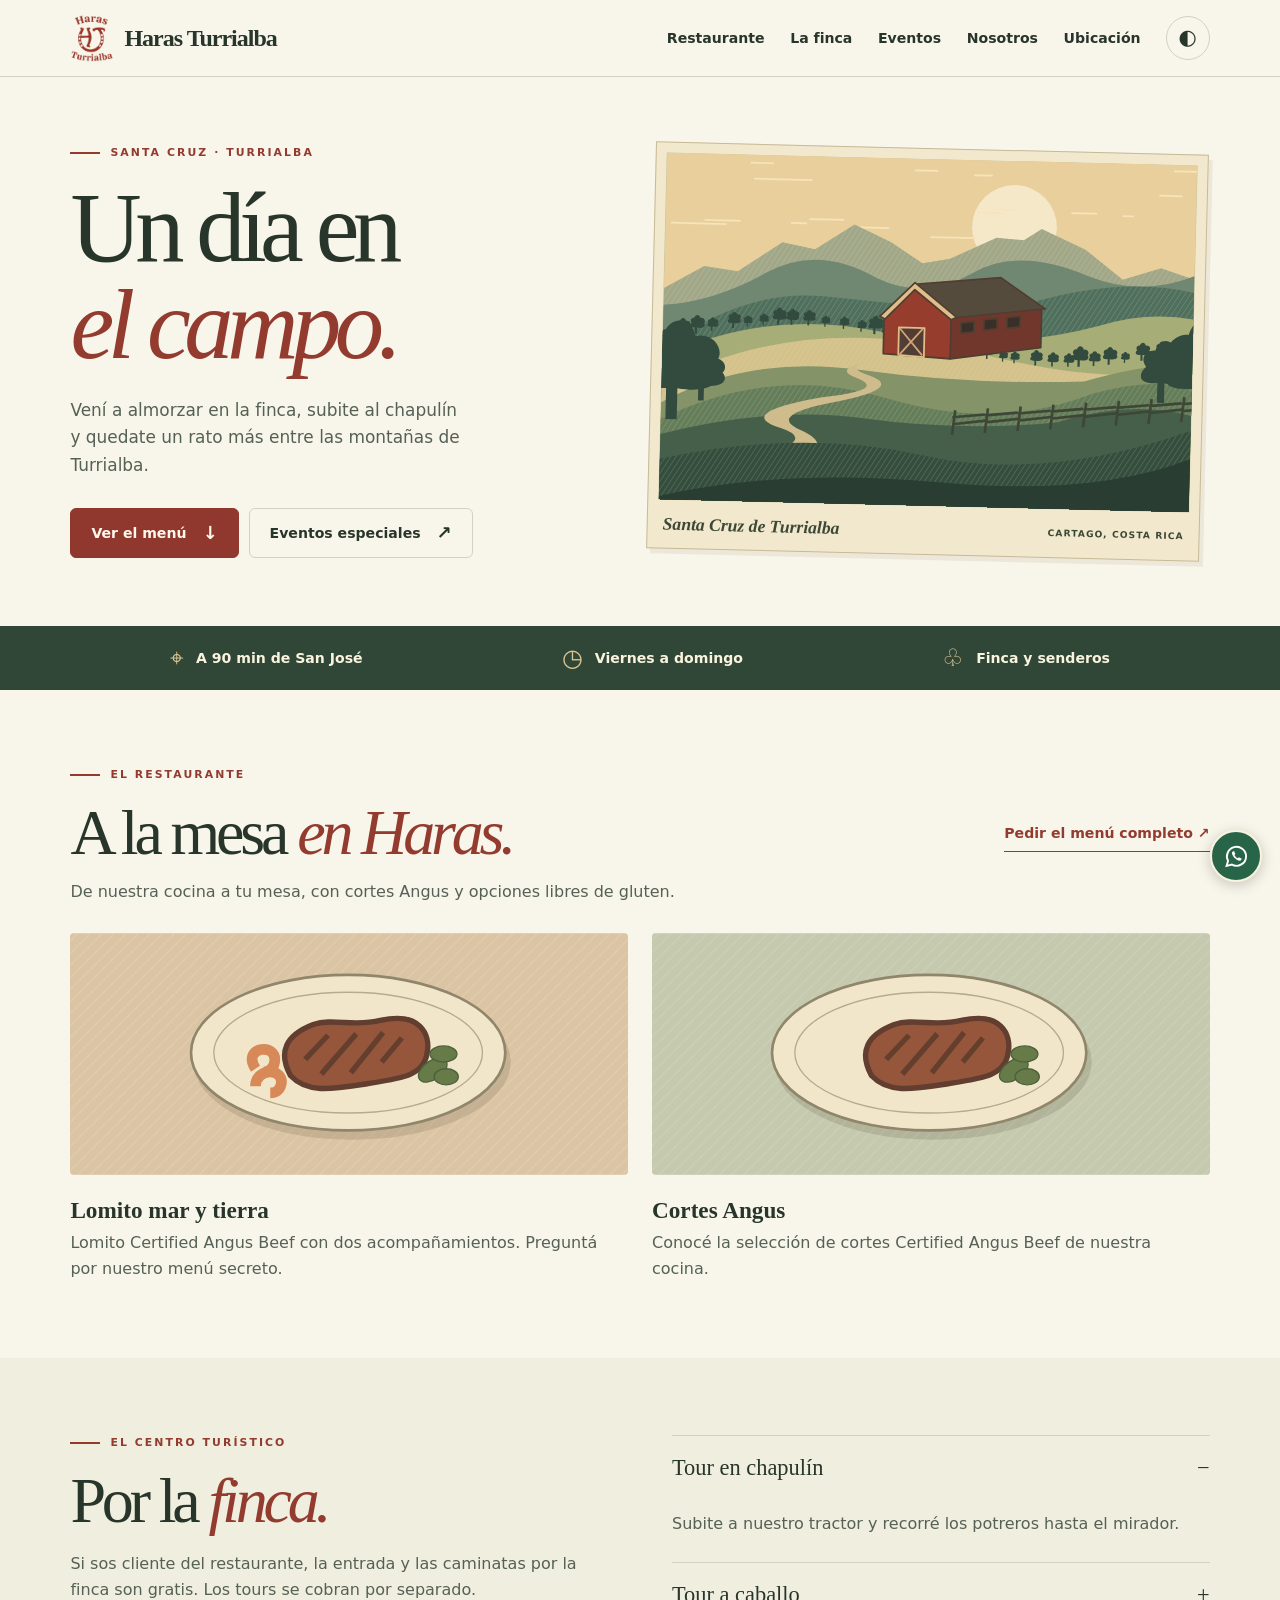
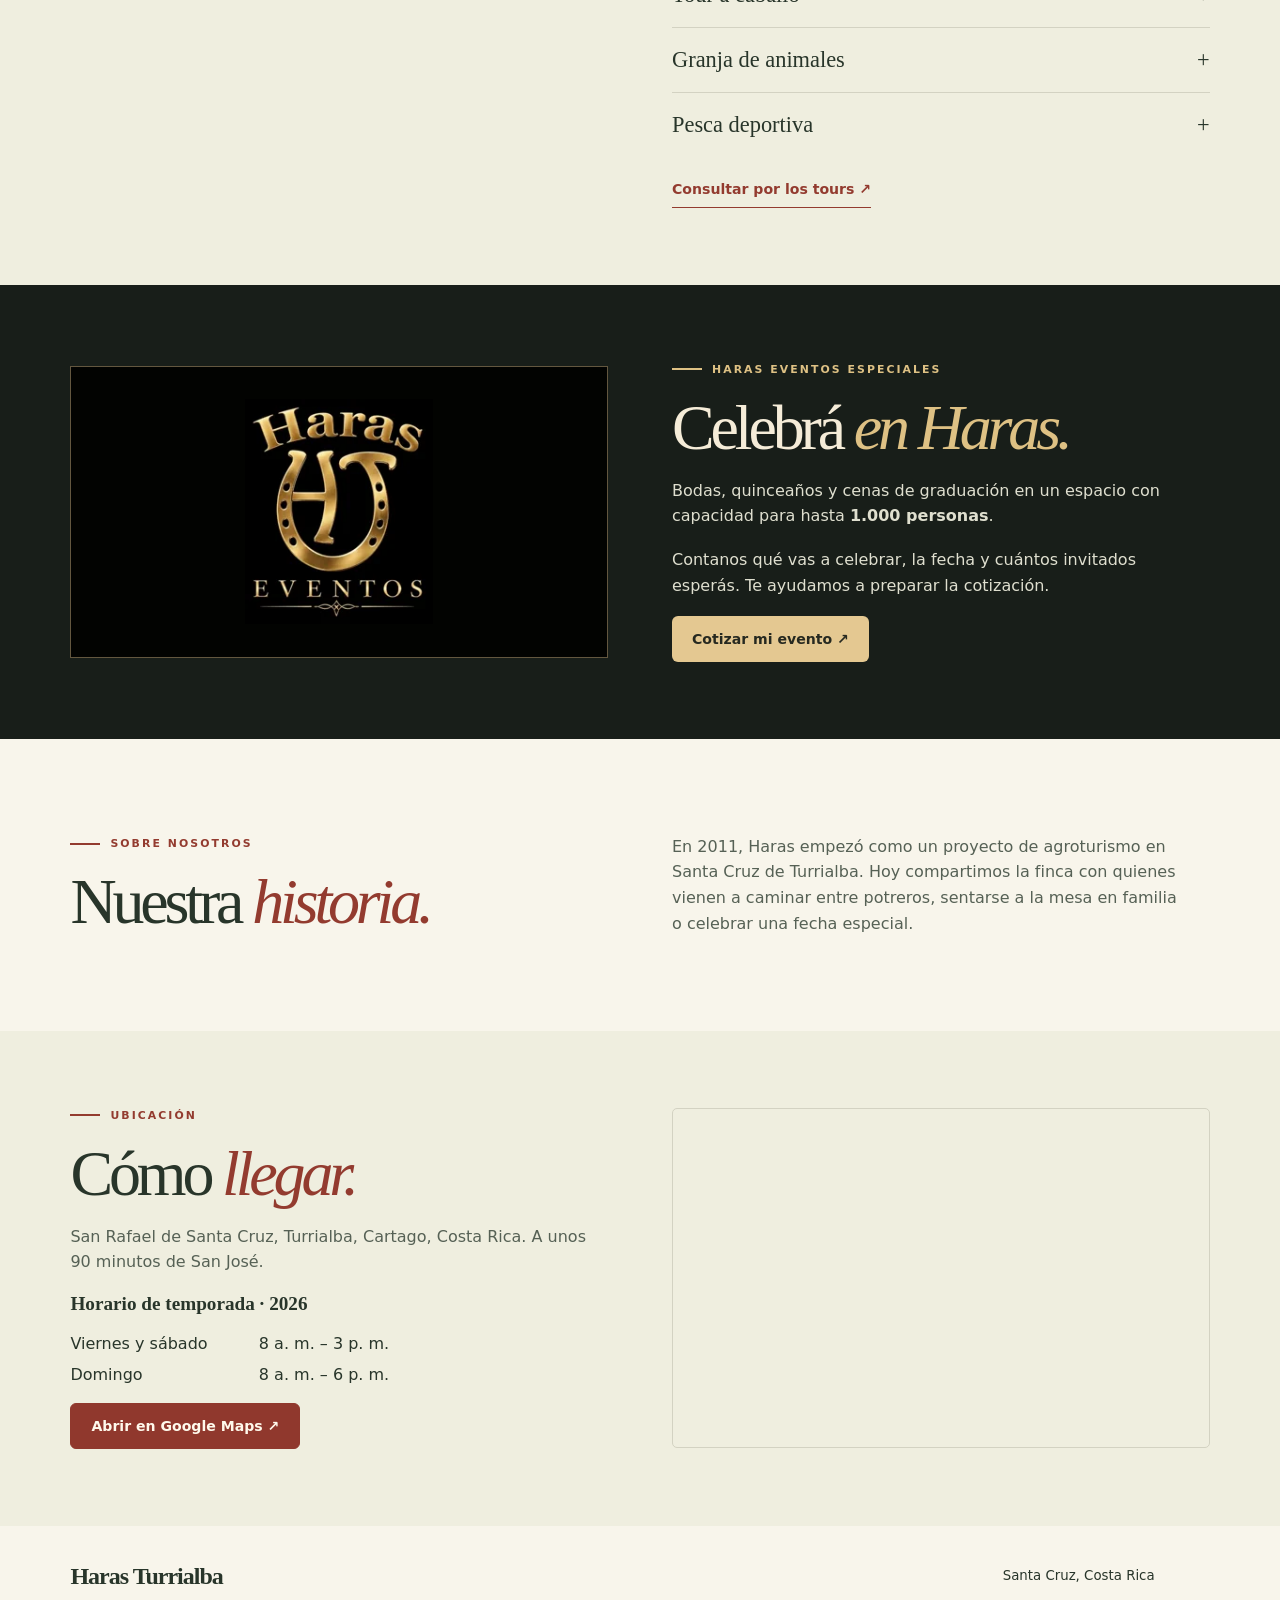
==== index.html @ 663e98a2 "Crear web responsive para el restaurante, la finca y Haras Eventos" ====
<!doctype html>
<html lang="es-CR">
<head>
  <meta charset="utf-8">
  <meta name="viewport" content="width=device-width,initial-scale=1">
  <meta name="theme-color" content="#f7f3ea">
  <meta name="description" content="Visitá Haras Turrialba en Santa Cruz. Restaurante con cortes Angus y opciones sin gluten, tours de finca y salón para bodas y eventos.">
  <title>Haras Turrialba · Restaurante, finca y eventos</title>
  <link rel="stylesheet" href="styles.css">
  <script defer src="app.js"></script>
</head>
<body id="inicio">
<a class="skip" href="#principal">Saltar al contenido</a>
<header><div class="wrap bar">
  <a class="brand" href="#inicio"><img data-image="marca" width="44" height="48" alt=""><span>Haras Turrialba</span></a>
  <button class="mobile-toggle" aria-expanded="false" aria-controls="nav">Secciones ☰</button>
  <nav id="nav" aria-label="Principal"><a href="#restaurante">Restaurante</a><a href="#finca">La finca</a><a href="#eventos">Eventos</a><a href="#nosotros">Nosotros</a><a href="#ubicacion">Ubicación</a></nav>
  <button class="theme" type="button" aria-label="Cambiar tema" title="Cambiar tema">◐</button>
</div></header>
<main id="principal">
<section class="wrap hero">
  <div class="intro"><p class="eyebrow"><span></span> Santa Cruz · Turrialba</p>
  <h1>Un día en <br><em>el campo.</em></h1>
  <p class="lead">Vení a almorzar en la finca, subite al chapulín y quedate un rato más entre las montañas de Turrialba.</p>
  <div class="actions"><a class="btn solid" href="#restaurante">Ver el menú <span>↓</span></a><a class="btn" href="#eventos">Eventos especiales <span>↗</span></a></div>
  </div>
  <figure class="postcard"><div class="art"><img data-image="portada" alt="" fetchpriority="high"></div><figcaption><b>Santa Cruz de Turrialba</b><span>Cartago, Costa Rica</span></figcaption></figure>
</section>
<div class="visit-strip"><div class="wrap facts"><a href="#ubicacion"><i>⌖</i> A 90 min de San José</a><a href="#ubicacion"><i>◷</i> Viernes a domingo</a><a href="#finca"><i>♧</i> Finca y senderos</a></div></div>
<section class="wrap section" id="restaurante"><p class="eyebrow"><span></span> El restaurante</p>
<div class="heading"><h2>A la mesa <em>en Haras.</em></h2><a class="link" id="menu-link" href="https://wa.me/50684342727?text=Hola%2C%20quisiera%20ver%20el%20men%C3%BA%20del%20restaurante.">Pedir el menú completo ↗</a></div>
<p>De nuestra cocina a tu mesa, con cortes Angus y opciones libres de gluten.</p>
<div class="dishes" id="dishes"></div></section>
<section class="field" id="finca"><div class="wrap split"><div><p class="eyebrow"><span></span> El centro turístico</p><h2>Por la <em>finca.</em></h2><p>Si sos cliente del restaurante, la entrada y las caminatas por la finca son gratis. Los tours se cobran por separado.</p></div>
<div class="experiences">
<details open><summary>Tour en chapulín</summary><p>Subite a nuestro tractor y recorré los potreros hasta el mirador.</p></details>
<details><summary>Tour a caballo</summary><p>Descubrí la finca a caballo con un recorrido guiado. Consultá horarios y tarifas antes de venir.</p></details>
<details><summary>Granja de animales</summary><p>Acercate a conocer las cabras, los caballos y los demás animales que viven en Haras.</p></details>
<details><summary>Pesca deportiva</summary><p>Hacé una parada para pescar. Escribinos para consultar las condiciones y la disponibilidad del día.</p></details>
<a class="link" href="https://wa.me/50684342727?text=Hola%2C%20quisiera%20consultar%20por%20los%20tours%20de%20la%20finca.">Consultar por los tours ↗</a>
</div></div></section>
<section class="event" id="eventos"><div class="wrap split"><div class="event-mark"><img width="190" height="225" data-image="eventos" alt="Haras Eventos Especiales"></div><div><p class="eyebrow"><span></span> Haras Eventos Especiales</p><h2>Celebrá <em>en Haras.</em></h2><p>Bodas, quinceaños y cenas de graduación en un espacio con capacidad para hasta <strong>1.000 personas</strong>.</p><p>Contanos qué vas a celebrar, la fecha y cuántos invitados esperás. Te ayudamos a preparar la cotización.</p><a class="btn gold" href="https://wa.me/50684342727?text=Hola%2C%20quisiera%20cotizar%20un%20evento%20en%20Haras.%20La%20fecha%20ser%C3%ADa%20">Cotizar mi evento ↗</a></div></div></section>
<section class="wrap section split story" id="nosotros"><div><p class="eyebrow"><span></span> Sobre nosotros</p><h2>Nuestra <em>historia.</em></h2></div><p>En 2011, Haras empezó como un proyecto de agroturismo en Santa Cruz de Turrialba. Hoy compartimos la finca con quienes vienen a caminar entre potreros, sentarse a la mesa en familia o celebrar una fecha especial.</p></section>
<section class="location" id="ubicacion"><div class="wrap split"><div><p class="eyebrow"><span></span> Ubicación</p><h2>Cómo <em>llegar.</em></h2><p>San Rafael de Santa Cruz, Turrialba, Cartago, Costa Rica. A unos 90 minutos de San José.</p><h3>Horario de temporada · 2026</h3><dl><dt>Viernes y sábado</dt><dd>8 a. m. – 3 p. m.</dd><dt>Domingo</dt><dd>8 a. m. – 6 p. m.</dd></dl><a class="btn solid" href="https://maps.app.goo.gl/LxcqaUDGH4dQ4We5A">Abrir en Google Maps ↗</a></div>
<iframe loading="lazy" title="Mapa de Haras Turrialba" src="https://maps.google.com/maps?q=Haras%20Turrialba%2C%20Santa%20Cruz%2C%20Costa%20Rica&amp;output=embed" referrerpolicy="no-referrer-when-downgrade"></iframe></div></section>
</main><footer class="wrap"><a class="brand" href="#inicio">Haras Turrialba</a><small>Santa Cruz, Costa Rica</small></footer>
<a class="whatsapp" href="https://wa.me/50684342727" aria-label="Contactar a Haras por WhatsApp"><svg viewBox="0 0 24 24" width="27" height="27" fill="none" stroke="currentColor" stroke-width="1.7" aria-hidden="true"><path d="M20.5 11.7a8.5 8.5 0 0 1-12.6 7.5l-4.7 1.2 1.3-4.5a8.5 8.5 0 1 1 16-4.2Z"/><path d="M8.4 7.7c-1.1 1.1.2 3.9 2.2 5.9 2.2 2 4.8 2.8 5.7 1.3l.4-1-2.6-1.3-.9 1c-1.3-.6-2.4-1.6-3-3l.8-.9-1.2-2.5z" fill="currentColor" stroke="none"/></svg></a>
</body></html>
---- styles.css ----
:root{color-scheme:light;--paper:#f8f5eb;--ink:#28352a;--muted:#566155;--accent:#933b2f;--line:#d3d2c2;--soft:#efeedf;--card:#fffcf2}
:root[data-theme=dark]{color-scheme:dark;--paper:#20271f;--ink:#f2eedf;--muted:#c2c7b5;--accent:#f4a18c;--line:#515a4c;--soft:#2a3429;--card:#364034}
*{box-sizing:border-box}html{scroll-behavior:smooth;scroll-padding-top:90px}body{margin:0;background:var(--paper);color:var(--ink);font:16px/1.6 system-ui,sans-serif}a{color:inherit;text-decoration:none}button,summary{cursor:pointer}button{font:inherit;color:inherit;background:none}a:focus-visible,button:focus-visible,summary:focus-visible{outline:3px solid #da8844;outline-offset:4px}.wrap{width:min(1200px,89%);margin-inline:auto}.skip{position:fixed;left:8px;top:-80px;background:var(--paper);z-index:5;padding:10px}.skip:focus{top:8px}
header{background:var(--paper);position:sticky;top:0;z-index:3;border-bottom:1px solid var(--line)}.bar,nav,.actions,.heading,.facts,footer,.brand{display:flex;align-items:center}.bar{min-height:76px;gap:25px}.brand{font:bold 24px/1 Georgia,serif;letter-spacing:-1px;gap:10px}.brand img{object-fit:contain}.bar nav{margin-left:auto;gap:clamp(14px,2vw,32px)}nav a,.mobile-toggle,.facts a,.btn,.link{font-size:.88rem;font-weight:620}nav a{padding:10px 0}.theme,.mobile-toggle{border:1px solid var(--line);border-radius:30px;min-width:44px;height:44px}.theme{font-size:21px}.mobile-toggle{display:none}
.hero,.split{display:grid;align-items:center;gap:clamp(28px,5vw,80px);grid-template-columns:1fr 1fr}.hero{padding-block:clamp(40px,5vw,84px);grid-template-columns:1fr 1.1fr}.eyebrow{display:flex;align-items:center;gap:10px;font:bold .68rem/1.4 system-ui,sans-serif;text-transform:uppercase;letter-spacing:.19em;color:var(--accent);margin:0 0 20px}.eyebrow span{width:30px;height:2px;background:currentColor}h1,h2,h3,figcaption b{font-family:Georgia,'Times New Roman',serif}h1,h2,h3,p,figure{margin:0}h1,h2{font-weight:400;letter-spacing:-.065em;line-height:.98}h1{font-size:clamp(66px,7.7vw,118px)}em{color:var(--accent);font-weight:400}.lead{max-width:400px;margin-top:24px;font-size:1.06rem}.lead,.section>p:not(.eyebrow),.split p:not(.eyebrow),article p{color:var(--muted)}.actions{gap:10px;flex-wrap:wrap;margin-top:29px}.btn{display:inline-flex;align-items:center;justify-content:center;gap:16px;min-height:46px;padding:10px 20px;border:1px solid var(--line);border-radius:6px;transition:transform .2s,box-shadow .2s}.solid{background:#90382d;color:#fff9ec;border-color:#90382d}.btn:hover,.whatsapp:hover{transform:translateY(-2px);box-shadow:0 4px 12px #20251c25}.btn span{font-size:18px}.postcard{margin:7px 5px;background:#f2e8cd;border:1px solid #c6ba98;padding:10px 10px 0;transform:rotate(1.4deg);box-shadow:4px 5px 0 #b5aa8c30}.art{aspect-ratio:1.53;background:#c5c49f;overflow:hidden}.art img{width:100%;height:100%;object-fit:cover}figcaption{display:flex;justify-content:space-between;align-items:center;gap:10px;color:#3c4835;padding:10px 5px}figcaption b{font-style:italic;font-size:1.1rem}figcaption span{font:600 .57rem system-ui;letter-spacing:.12em;text-transform:uppercase}
.visit-strip{background:#304738;color:#faf4df}.facts{justify-content:space-around;min-height:64px}.facts a{display:flex;align-items:center;gap:12px;padding:7px}.facts i{font:normal 1.5rem Georgia;color:#dac693}.section,.field,.event,.location{padding-block:clamp(48px,6vw,86px)}h2{font-size:clamp(44px,5vw,76px)}h3{font-size:1.45rem;line-height:1.15}.heading{justify-content:space-between;gap:18px}.section>p:not(.eyebrow){margin-top:14px}.link{display:inline-block;color:var(--accent);border-bottom:1px solid;padding:7px 0}.dishes{display:grid;grid-template-columns:repeat(2,1fr);gap:24px;margin-top:28px}article img{width:100%;aspect-ratio:2.3;object-fit:cover;border-radius:4px;background:var(--soft)}article h3{margin:14px 0 7px}.field,.location{background:var(--soft)}.split{align-items:start}.split p:not(.eyebrow){margin:18px 0;max-width:51ch}.experiences details{border-top:1px solid var(--line);padding:7px 0}.experiences summary{list-style:none;padding:12px 0;font:1.4rem Georgia}.experiences summary::-webkit-details-marker{display:none}.experiences summary::after{content:'+';float:right}.experiences details[open] summary::after{content:'−'}.experiences details p{margin:4px 20px 16px 0}.experiences .link{margin-top:14px}.event{background:#181e19;color:#f5ecd8}.event .split{align-items:center}.event .eyebrow,.event em{color:#dec184}.event .split p:not(.eyebrow){color:#dfdfcf}.event-mark{background:#020301;min-height:292px;display:grid;place-items:center;border:1px solid #63573f}.event-mark img{object-fit:contain}.gold{background:#e4c891;color:#262920;border:0}.story{align-items:center}.location h3{font-size:1.2rem}dl{display:grid;grid-template-columns:auto auto;max-width:365px;gap:5px}dd{margin:0}iframe{width:100%;height:340px;border:1px solid var(--line);border-radius:5px}footer{justify-content:space-between;min-height:100px;padding-right:55px}.whatsapp{display:grid;place-items:center;position:fixed;z-index:4;bottom:max(18px,env(safe-area-inset-bottom));right:18px;width:52px;height:52px;border-radius:50%;background:#286548;color:white;border:2px solid #faf2dc;box-shadow:0 3px 14px #0003;transition:transform .2s}nav a:hover,.link:hover{color:var(--accent);text-decoration:underline}
@media(max-width:810px){.bar{min-height:64px;justify-content:space-between}.mobile-toggle{display:block;padding:0 15px}.bar nav{display:none;position:absolute;inset:100% 0 auto;background:var(--paper);margin:0;padding:9px 5.5% 15px;border-bottom:1px solid var(--line)}.bar nav.open{display:grid}.bar nav a{padding:7px 0}.theme{display:none}.hero,.split{grid-template-columns:1fr}.hero{padding-block:32px;gap:25px}.hero h1 br{display:none}.lead{max-width:54ch;margin-top:14px}.actions{margin-top:18px}.postcard{max-width:580px;width:97%;justify-self:center}.art{aspect-ratio:1.85}.hero h1{font-size:clamp(56px,11vw,80px)}.facts{gap:6px;min-height:65px}.facts a{font-size:.74rem;gap:5px}.facts i{font-size:1.15rem}.split{gap:22px}.event-mark{min-height:200px}.event-mark img{height:165px}.heading{align-items:flex-start;flex-direction:column;gap:9px}.section,.field,.event,.location{padding-block:45px}.brand{font-size:21px}.bar img{height:42px;width:36px}.dishes{gap:15px}.dishes img{aspect-ratio:1.4}footer{gap:10px;align-items:start;flex-direction:column;justify-content:center}}
@media(max-width:470px){.facts a{flex-direction:column;text-align:center}.eyebrow{margin-bottom:14px}.intro .btn{font-size:.82rem;gap:9px;padding-inline:13px}.dishes{grid-template-columns:1fr}.dishes img{aspect-ratio:2.2}.lead{font-size:1rem}figcaption b{font-size:.9rem}figcaption span{font-size:.48rem}}
@media(prefers-reduced-motion:no-preference){.intro,.postcard{animation:appear .6s ease-out}@keyframes appear{from{opacity:.1;translate:0 8px}to{opacity:1;translate:0 0}}}
@media(prefers-reduced-motion:reduce){html{scroll-behavior:auto}*,*::before,*::after{transition:none!important;animation:none!important}}
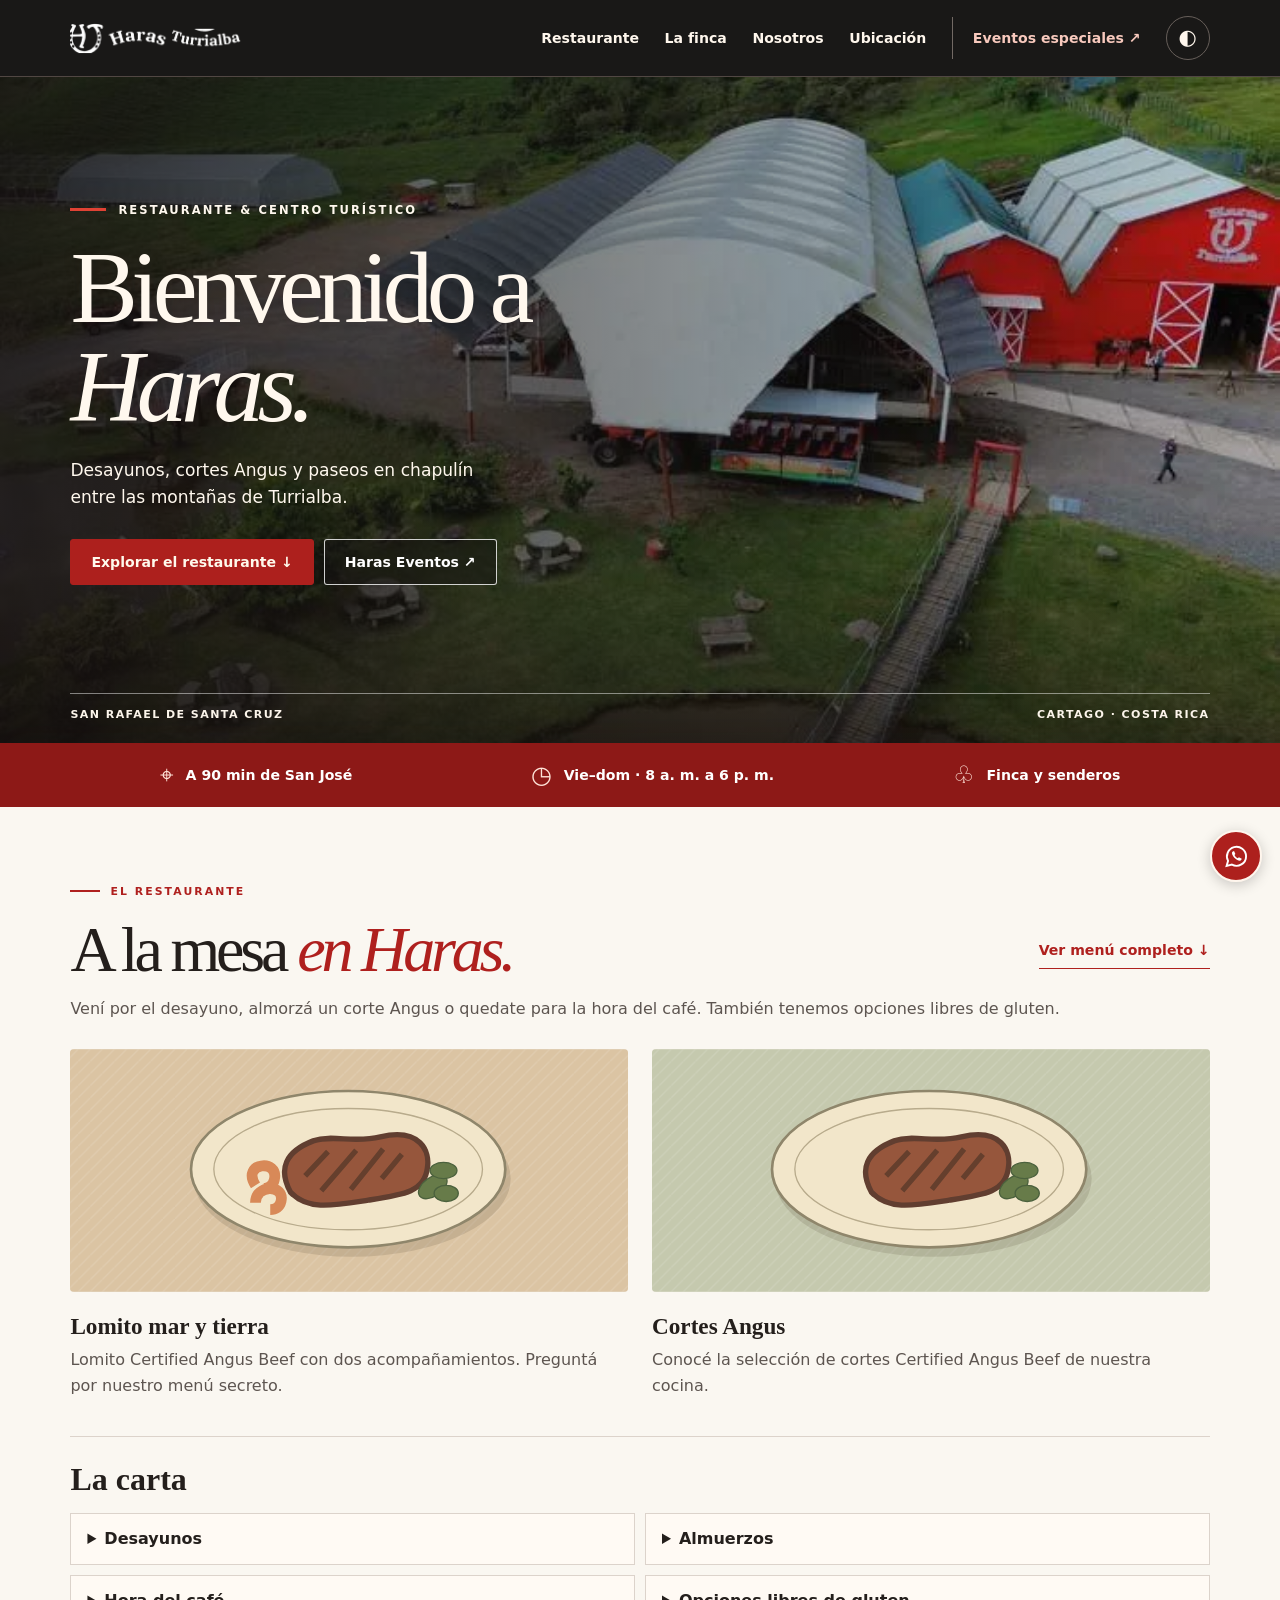
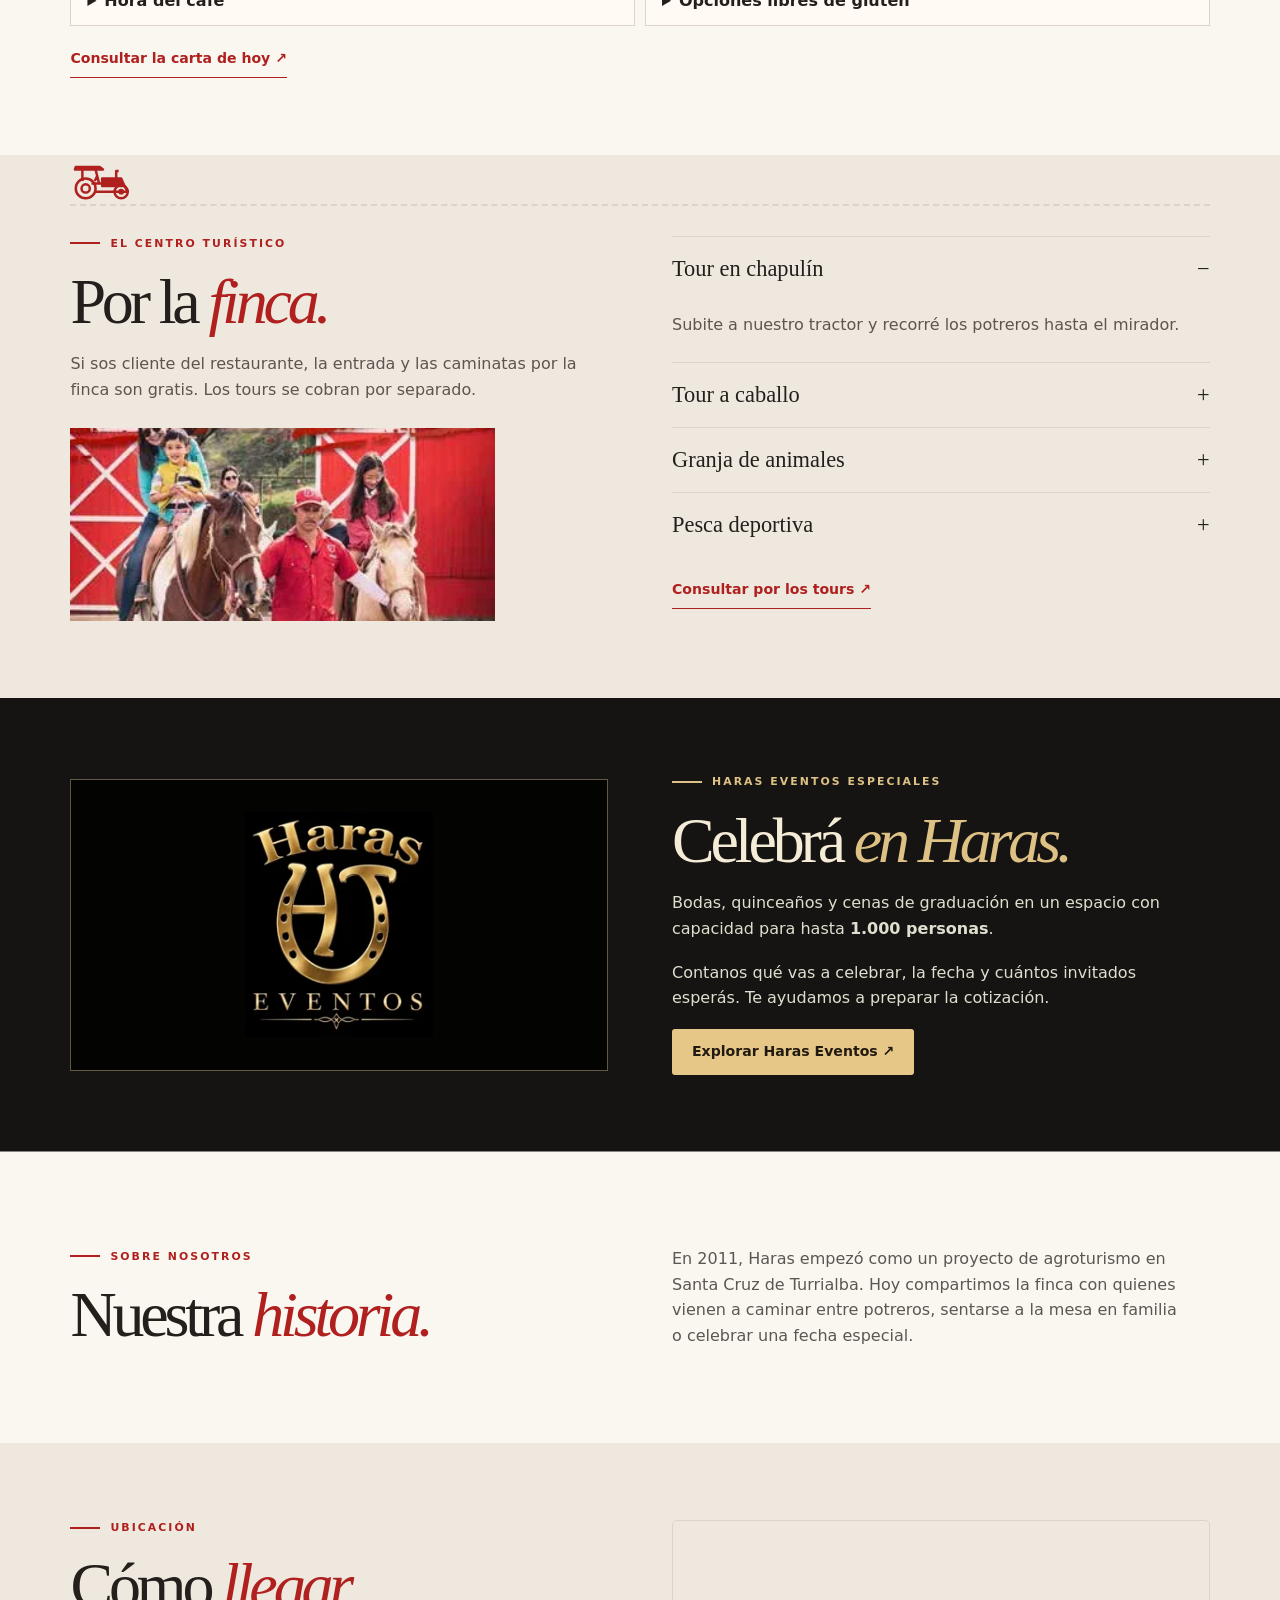
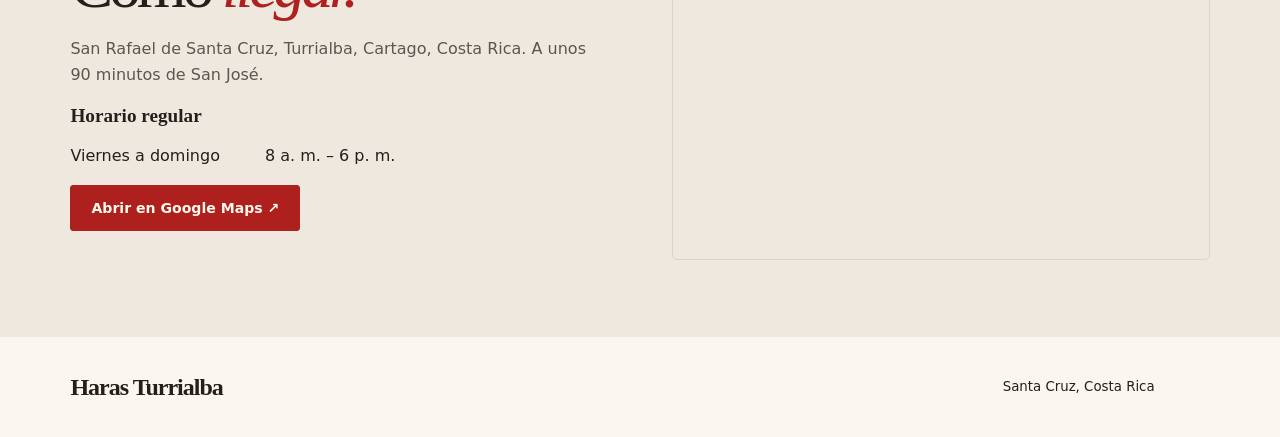
==== commit 9d3e0738: "Rediseñar restaurante y finca, animar el chapulín y separar Haras Eventos" ====
--- a/index.html
+++ b/index.html
@@ -12,26 +12,17 @@
 <body id="inicio">
 <a class="skip" href="#principal">Saltar al contenido</a>
 <header><div class="wrap bar">
-  <a class="brand" href="#inicio"><img data-image="marca" width="44" height="48" alt=""><span>Haras Turrialba</span></a>
+  <a class="brand" href="#inicio"><img data-image="firma" width="180" height="42" alt="Haras Turrialba"></a>
   <button class="mobile-toggle" aria-expanded="false" aria-controls="nav">Secciones ☰</button>
-  <nav id="nav" aria-label="Principal"><a href="#restaurante">Restaurante</a><a href="#finca">La finca</a><a href="#eventos">Eventos</a><a href="#nosotros">Nosotros</a><a href="#ubicacion">Ubicación</a></nav>
+  <nav id="nav" aria-label="Principal"><a href="#restaurante">Restaurante</a><a href="#finca">La finca</a><a href="#nosotros">Nosotros</a><a href="#ubicacion">Ubicación</a><a class="portal" href="eventos.html">Eventos especiales ↗</a></nav>
   <button class="theme" type="button" aria-label="Cambiar tema" title="Cambiar tema">◐</button>
 </div></header>
-<main id="principal">
-<section class="wrap hero">
-  <div class="intro"><p class="eyebrow"><span></span> Santa Cruz · Turrialba</p>
-  <h1>Un día en <br><em>el campo.</em></h1>
-  <p class="lead">Vení a almorzar en la finca, subite al chapulín y quedate un rato más entre las montañas de Turrialba.</p>
-  <div class="actions"><a class="btn solid" href="#restaurante">Ver el menú <span>↓</span></a><a class="btn" href="#eventos">Eventos especiales <span>↗</span></a></div>
-  </div>
-  <figure class="postcard"><div class="art"><img data-image="portada" alt="" fetchpriority="high"></div><figcaption><b>Santa Cruz de Turrialba</b><span>Cartago, Costa Rica</span></figcaption></figure>
-</section>
-<div class="visit-strip"><div class="wrap facts"><a href="#ubicacion"><i>⌖</i> A 90 min de San José</a><a href="#ubicacion"><i>◷</i> Viernes a domingo</a><a href="#finca"><i>♧</i> Finca y senderos</a></div></div>
+<main id="principal"><section class="cover"><img class="scene" data-image="portada" fetchpriority="high" alt=""><div class="wrap cover-copy"><p class="kicker">Restaurante &amp; centro turístico</p><h1>Bienvenido a<br><em>Haras.</em></h1><p>Desayunos, cortes Angus y paseos en chapulín entre las montañas de Turrialba.</p><div class="actions"><a class="btn solid" href="#restaurante">Explorar el restaurante ↓</a><a class="btn ghost" href="eventos.html">Haras Eventos ↗</a></div></div><div class="cover-foot wrap">San Rafael de Santa Cruz <span>Cartago · Costa Rica</span></div></section><div class="visit-strip"><div class="wrap facts"><a href="#ubicacion"><i>⌖</i> A 90 min de San José</a><a href="#ubicacion"><i>◷</i> Vie–dom · 8 a. m. a 6 p. m.</a><a href="#finca"><i>♧</i> Finca y senderos</a></div></div>
 <section class="wrap section" id="restaurante"><p class="eyebrow"><span></span> El restaurante</p>
-<div class="heading"><h2>A la mesa <em>en Haras.</em></h2><a class="link" id="menu-link" href="https://wa.me/50684342727?text=Hola%2C%20quisiera%20ver%20el%20men%C3%BA%20del%20restaurante.">Pedir el menú completo ↗</a></div>
-<p>De nuestra cocina a tu mesa, con cortes Angus y opciones libres de gluten.</p>
-<div class="dishes" id="dishes"></div></section>
-<section class="field" id="finca"><div class="wrap split"><div><p class="eyebrow"><span></span> El centro turístico</p><h2>Por la <em>finca.</em></h2><p>Si sos cliente del restaurante, la entrada y las caminatas por la finca son gratis. Los tours se cobran por separado.</p></div>
+<div class="heading"><h2>A la mesa <em>en Haras.</em></h2><a class="link" id="menu-link" href="#carta">Ver menú completo ↓</a></div>
+<p>Vení por el desayuno, almorzá un corte Angus o quedate para la hora del café. También tenemos opciones libres de gluten.</p>
+<div class="dishes" id="dishes"></div><div id="carta" class="carta"><h3>La carta</h3><div id="categorias"></div><a class="link" href="https://wa.me/50684342727?text=Hola%2C%20quisiera%20consultar%20la%20carta%20de%20hoy.">Consultar la carta de hoy ↗</a></div></section>
+<section class="field" id="finca"><div class="ruta" aria-hidden="true"><span class="rodada"><svg viewBox="0 0 80 48" width="66" height="40"><g fill="none" stroke="currentColor" stroke-width="3" stroke-linejoin="round"><path d="M7 7h29l4 3H6zM15 10v14m16-14 4 16m-5-2 3-6m-7 9h38l6 10H30"/><path fill="currentColor" d="M39 21h23l4 9H39z"/><path d="M56 21V12h3"/><circle cx="19" cy="33" r="12"/><circle cx="19" cy="33" r="5"/><circle cx="62" cy="37" r="8"/><circle cx="62" cy="37" r="2"/></g></svg></span></div><div class="wrap split"><div><p class="eyebrow"><span></span> El centro turístico</p><h2>Por la <em>finca.</em></h2><p>Si sos cliente del restaurante, la entrada y las caminatas por la finca son gratis. Los tours se cobran por separado.</p><img class="ride-photo" data-image="caballos" loading="lazy" alt=""></div>
 <div class="experiences">
 <details open><summary>Tour en chapulín</summary><p>Subite a nuestro tractor y recorré los potreros hasta el mirador.</p></details>
 <details><summary>Tour a caballo</summary><p>Descubrí la finca a caballo con un recorrido guiado. Consultá horarios y tarifas antes de venir.</p></details>
@@ -39,9 +30,9 @@
 <details><summary>Pesca deportiva</summary><p>Hacé una parada para pescar. Escribinos para consultar las condiciones y la disponibilidad del día.</p></details>
 <a class="link" href="https://wa.me/50684342727?text=Hola%2C%20quisiera%20consultar%20por%20los%20tours%20de%20la%20finca.">Consultar por los tours ↗</a>
 </div></div></section>
-<section class="event" id="eventos"><div class="wrap split"><div class="event-mark"><img width="190" height="225" data-image="eventos" alt="Haras Eventos Especiales"></div><div><p class="eyebrow"><span></span> Haras Eventos Especiales</p><h2>Celebrá <em>en Haras.</em></h2><p>Bodas, quinceaños y cenas de graduación en un espacio con capacidad para hasta <strong>1.000 personas</strong>.</p><p>Contanos qué vas a celebrar, la fecha y cuántos invitados esperás. Te ayudamos a preparar la cotización.</p><a class="btn gold" href="https://wa.me/50684342727?text=Hola%2C%20quisiera%20cotizar%20un%20evento%20en%20Haras.%20La%20fecha%20ser%C3%ADa%20">Cotizar mi evento ↗</a></div></div></section>
+<section class="event" id="eventos"><div class="wrap split"><div class="event-mark"><img width="190" height="225" data-image="eventos" alt="Haras Eventos Especiales"></div><div><p class="eyebrow"><span></span> Haras Eventos Especiales</p><h2>Celebrá <em>en Haras.</em></h2><p>Bodas, quinceaños y cenas de graduación en un espacio con capacidad para hasta <strong>1.000 personas</strong>.</p><p>Contanos qué vas a celebrar, la fecha y cuántos invitados esperás. Te ayudamos a preparar la cotización.</p><a class="btn gold" href="eventos.html">Explorar Haras Eventos ↗</a></div></div></section>
 <section class="wrap section split story" id="nosotros"><div><p class="eyebrow"><span></span> Sobre nosotros</p><h2>Nuestra <em>historia.</em></h2></div><p>En 2011, Haras empezó como un proyecto de agroturismo en Santa Cruz de Turrialba. Hoy compartimos la finca con quienes vienen a caminar entre potreros, sentarse a la mesa en familia o celebrar una fecha especial.</p></section>
-<section class="location" id="ubicacion"><div class="wrap split"><div><p class="eyebrow"><span></span> Ubicación</p><h2>Cómo <em>llegar.</em></h2><p>San Rafael de Santa Cruz, Turrialba, Cartago, Costa Rica. A unos 90 minutos de San José.</p><h3>Horario de temporada · 2026</h3><dl><dt>Viernes y sábado</dt><dd>8 a. m. – 3 p. m.</dd><dt>Domingo</dt><dd>8 a. m. – 6 p. m.</dd></dl><a class="btn solid" href="https://maps.app.goo.gl/LxcqaUDGH4dQ4We5A">Abrir en Google Maps ↗</a></div>
+<section class="location" id="ubicacion"><div class="wrap split"><div><p class="eyebrow"><span></span> Ubicación</p><h2>Cómo <em>llegar.</em></h2><p>San Rafael de Santa Cruz, Turrialba, Cartago, Costa Rica. A unos 90 minutos de San José.</p><h3>Horario regular</h3><dl><dt>Viernes a domingo</dt><dd>8 a. m. – 6 p. m.</dd></dl><a class="btn solid" href="https://maps.app.goo.gl/LxcqaUDGH4dQ4We5A">Abrir en Google Maps ↗</a></div>
 <iframe loading="lazy" title="Mapa de Haras Turrialba" src="https://maps.google.com/maps?q=Haras%20Turrialba%2C%20Santa%20Cruz%2C%20Costa%20Rica&amp;output=embed" referrerpolicy="no-referrer-when-downgrade"></iframe></div></section>
 </main><footer class="wrap"><a class="brand" href="#inicio">Haras Turrialba</a><small>Santa Cruz, Costa Rica</small></footer>
 <a class="whatsapp" href="https://wa.me/50684342727" aria-label="Contactar a Haras por WhatsApp"><svg viewBox="0 0 24 24" width="27" height="27" fill="none" stroke="currentColor" stroke-width="1.7" aria-hidden="true"><path d="M20.5 11.7a8.5 8.5 0 0 1-12.6 7.5l-4.7 1.2 1.3-4.5a8.5 8.5 0 1 1 16-4.2Z"/><path d="M8.4 7.7c-1.1 1.1.2 3.9 2.2 5.9 2.2 2 4.8 2.8 5.7 1.3l.4-1-2.6-1.3-.9 1c-1.3-.6-2.4-1.6-3-3l.8-.9-1.2-2.5z" fill="currentColor" stroke="none"/></svg></a>
--- a/styles.css
+++ b/styles.css
@@ -8,3 +8,13 @@
 @media(max-width:470px){.facts a{flex-direction:column;text-align:center}.eyebrow{margin-bottom:14px}.intro .btn{font-size:.82rem;gap:9px;padding-inline:13px}.dishes{grid-template-columns:1fr}.dishes img{aspect-ratio:2.2}.lead{font-size:1rem}figcaption b{font-size:.9rem}figcaption span{font-size:.48rem}}
 @media(prefers-reduced-motion:no-preference){.intro,.postcard{animation:appear .6s ease-out}@keyframes appear{from{opacity:.1;translate:0 8px}to{opacity:1;translate:0 0}}}
 @media(prefers-reduced-motion:reduce){html{scroll-behavior:auto}*,*::before,*::after{transition:none!important;animation:none!important}}
+
+/* La finca usa la paleta de los rótulos de Haras. */
+:root{--paper:#faf7f1;--ink:#241f1c;--muted:#5d5550;--accent:#af201e;--line:#dcd3cb;--soft:#eee8df;--card:#fffaf4}
+:root[data-theme=dark]{--paper:#1b1a19;--ink:#faf4ec;--muted:#c7beb8;--accent:#ff8781;--line:#4a4441;--soft:#282524;--card:#322f2d}
+header{background:#191817;color:#fff7ed;border-bottom:1px solid #514743}.bar .brand img{width:174px;height:44px;object-fit:contain}.bar .portal{border-left:1px solid #726964;padding-left:20px;color:#f8c9bd}.bar button{border-color:#675f5a}.bar nav a:hover{color:white}.cover{position:relative;isolation:isolate;display:flex;flex-direction:column;justify-content:center;min-height:clamp(510px,74svh,850px);background:#332c28;color:#fff8ee;overflow:hidden}.scene{position:absolute;inset:0;width:100%;height:100%;object-fit:cover;object-position:50% 47%;z-index:-2}.cover::after{content:'';position:absolute;inset:0;z-index:-1;background:linear-gradient(90deg,#161110dc 0%,#17131088 43%,#1814111c 100%),linear-gradient(0deg,#19130f99,transparent 34%)}.cover-copy{padding:56px 0 90px}.kicker{font-size:.72rem;letter-spacing:.18em;text-transform:uppercase;font-weight:720;display:flex;align-items:center;gap:12px;margin-bottom:20px}.kicker:before{content:'';width:36px;height:3px;background:#e04234}.cover h1{font-size:clamp(65px,7.9vw,126px);letter-spacing:-.065em;text-shadow:0 2px 16px #1a100f30}.cover h1 em{color:inherit}.cover-copy>p:not(.kicker){max-width:440px;font-size:1.07rem;line-height:1.55;margin-top:20px}.cover-foot{position:absolute;inset:auto 0 19px;display:flex;justify-content:space-between;border-top:1px solid #fff7;padding-top:12px;font-size:.69rem;font-weight:600;text-transform:uppercase;letter-spacing:.13em}.ghost{background:#18151388;border-color:#fffc;color:#fff}.solid,.whatsapp{background:#ad201d;border-color:#ad201d}.whatsapp{border-color:#fff6ed}.visit-strip{background:#8d1917;color:white}.facts i{color:#ffe4d9}.btn{border-radius:3px}.event{background:#161412}.event-mark{background:#030302}.field{position:relative;padding-top:0}.ruta{width:89%;max-width:1200px;margin:0 auto 30px;height:51px;border-bottom:2px dashed var(--line);position:relative}.rodada{color:var(--accent);position:absolute;left:0;bottom:-5px;display:block;transform:translateX(var(--travel,0px))}.ride-photo{width:min(100%,425px);aspect-ratio:2.2;object-fit:cover;display:block;object-position:center 40%;margin-top:25px}.carta{margin-top:38px;border-top:1px solid var(--line);padding-top:24px;scroll-margin-top:25px}.carta h3{font-size:2rem;margin-bottom:15px}#categorias{display:grid;grid-template-columns:1fr 1fr;gap:10px;align-items:start}#categorias details{border:1px solid var(--line);padding:12px 16px;background:var(--card)}#categorias summary{font-weight:600;min-height:25px}#categorias p{color:var(--muted);margin:.6em 0}.carta .link{margin-top:14px}.venue{--accent:#856021}.venue .cover{background:#181411}.venue .venue-logo{width:76px;height:82px;object-fit:contain;mix-blend-mode:screen;margin-bottom:16px}.venue-cover .scene{object-position:center 53%}.venue-cover h1{max-width:720px}.venue-cover h1 em{color:#f1d39b}.venue .portal{color:#ecd19e}.gold{background:#e6c788;color:#211a10}.venue .types{display:grid;grid-template-columns:repeat(4,1fr);gap:16px;margin-top:33px}.types article{padding:24px 17px;border:1px solid var(--line);border-top:3px solid #b9995c;background:var(--card)}.types svg{width:42px;height:42px;stroke:#a17d40;stroke-width:1.55;fill:none}.gallery-section{background:#181615;color:#fff7e7}.gallery-section em,.gallery-section .eyebrow{color:#e3c48b}.gallery{display:grid;grid-template-columns:1.15fr 1fr;gap:22px;margin-top:30px}.gallery img{width:100%;aspect-ratio:1.65;object-fit:cover}.gallery figcaption{color:#efdfbf;padding:10px 0;font:italic 1.14rem Georgia}.venue .whatsapp{background:#25201b;border-color:#d6b377}.venue .split p{margin-top:0}:root[data-theme=dark] .venue{--accent:#eed093}
+@media(min-width:811px) and (prefers-reduced-motion:no-preference){.cover{position:sticky;top:min(0px,calc(100svh - 900px));z-index:0}main{isolation:isolate}main>section:not(.cover),.visit-strip{position:relative;z-index:1}.section{background:var(--paper);box-shadow:0 0 0 100vmax var(--paper);clip-path:inset(0 -100vmax)}.gallery-section .section{background:transparent;box-shadow:none}.visit-strip{box-shadow:0 -10px 30px #16101027}}
+@media(prefers-reduced-motion:no-preference){.arrived>.wrap,.section.arrived>.heading,.section.arrived>h2,.section.arrived>.types{animation:rise-in .72s cubic-bezier(.16,.8,.3,1) both}@keyframes rise-in{from{transform:translateY(25px);opacity:.58}to{transform:translateY(0);opacity:1}}}
+@media(prefers-reduced-motion:reduce){.rodada{transform:none}}
+@media(max-width:810px){.bar nav{background:#191817}.bar .portal{border:0;padding-left:0}.cover{min-height:540px}.cover-copy{padding:60px 0 88px}.venue .types{grid-template-columns:1fr 1fr}.cover:after{background:linear-gradient(90deg,#171110ca,#17111055),linear-gradient(0deg,#16111099,transparent 60%)}.gallery{gap:14px}}
+@media(max-width:540px){.bar .brand img{width:149px}.cover{min-height:min(650px,85svh)}.cover h1{font-size:clamp(55px,15.3vw,80px)}.cover-foot{font-size:.55rem;letter-spacing:.07em}.cover-copy>p:not(.kicker){font-size:1rem}.cover .actions{gap:8px}.cover .btn{padding-inline:12px;font-size:.8rem}.cover .scene{object-position:60% center}.venue .types,#categorias,.gallery{grid-template-columns:1fr}.types article{padding:18px}.gallery img{aspect-ratio:1.65}.venue-logo{margin-bottom:7px}.ruta{margin-bottom:22px}}
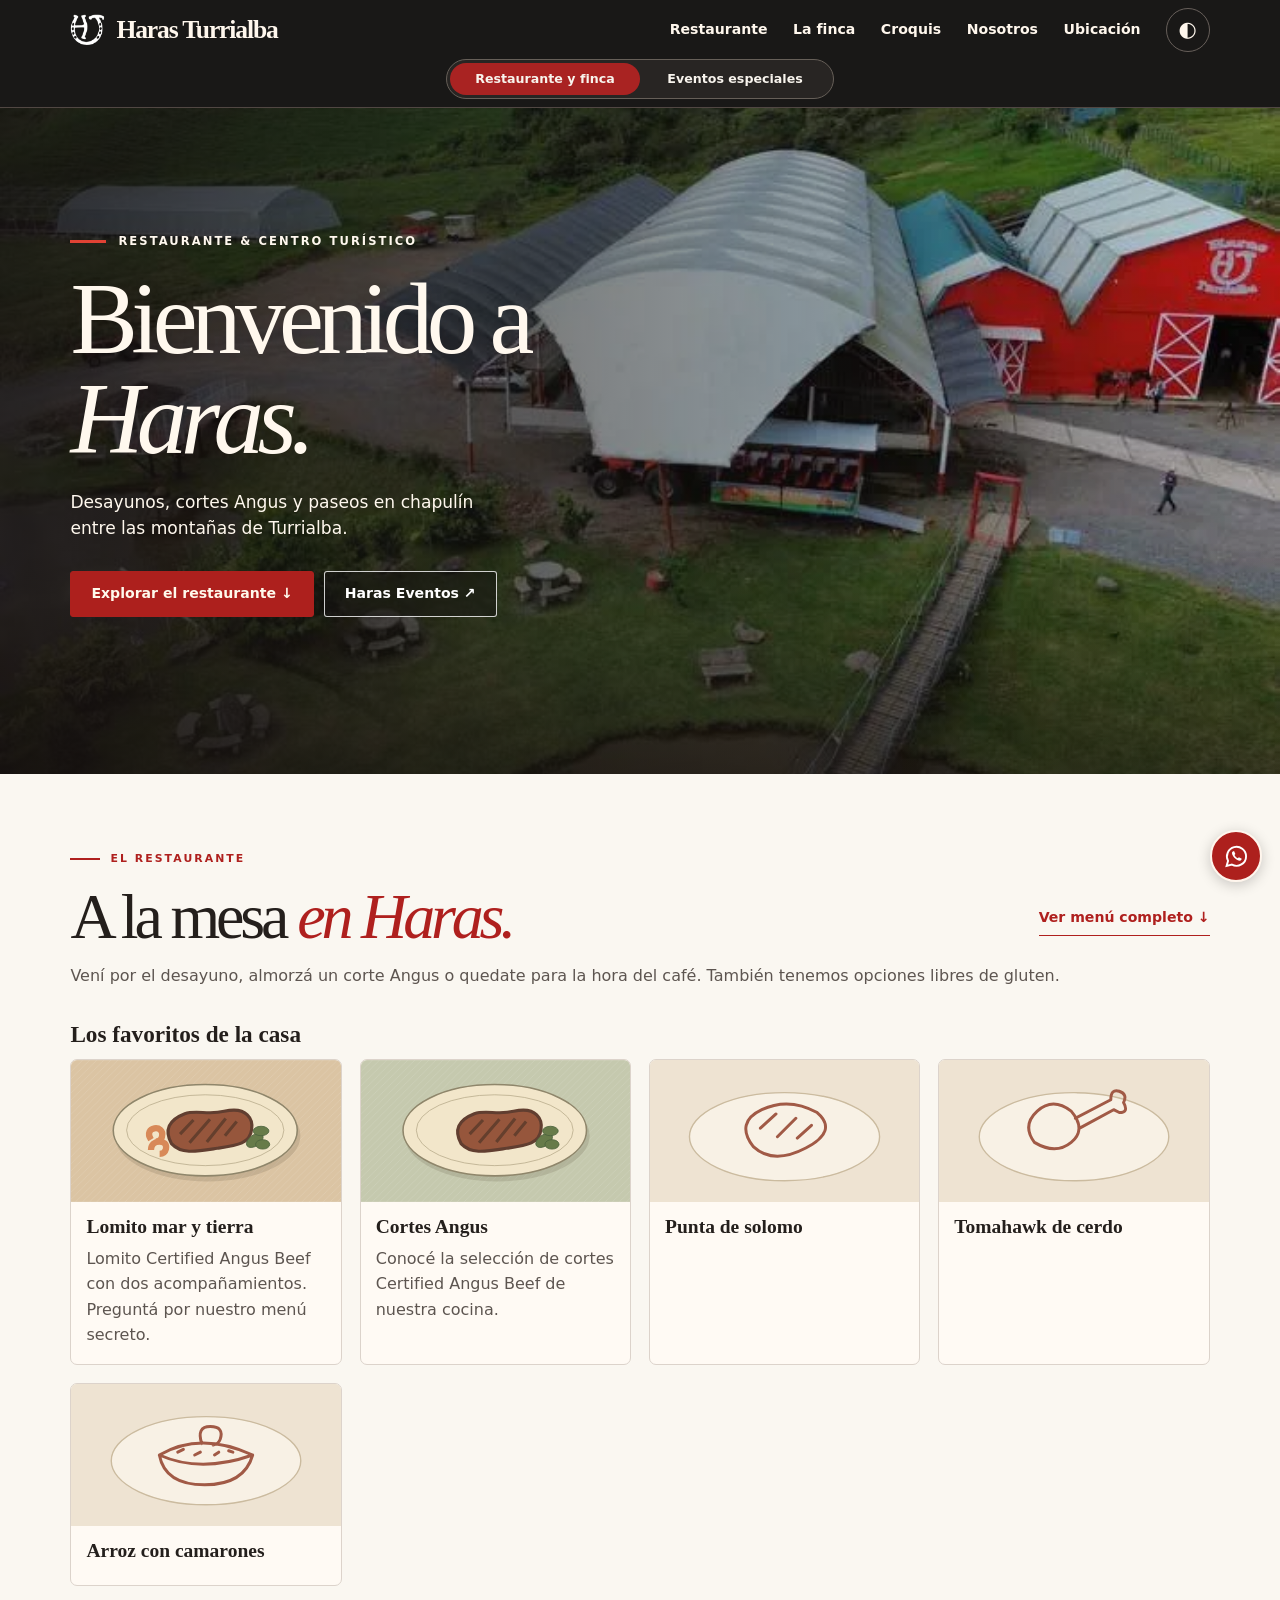
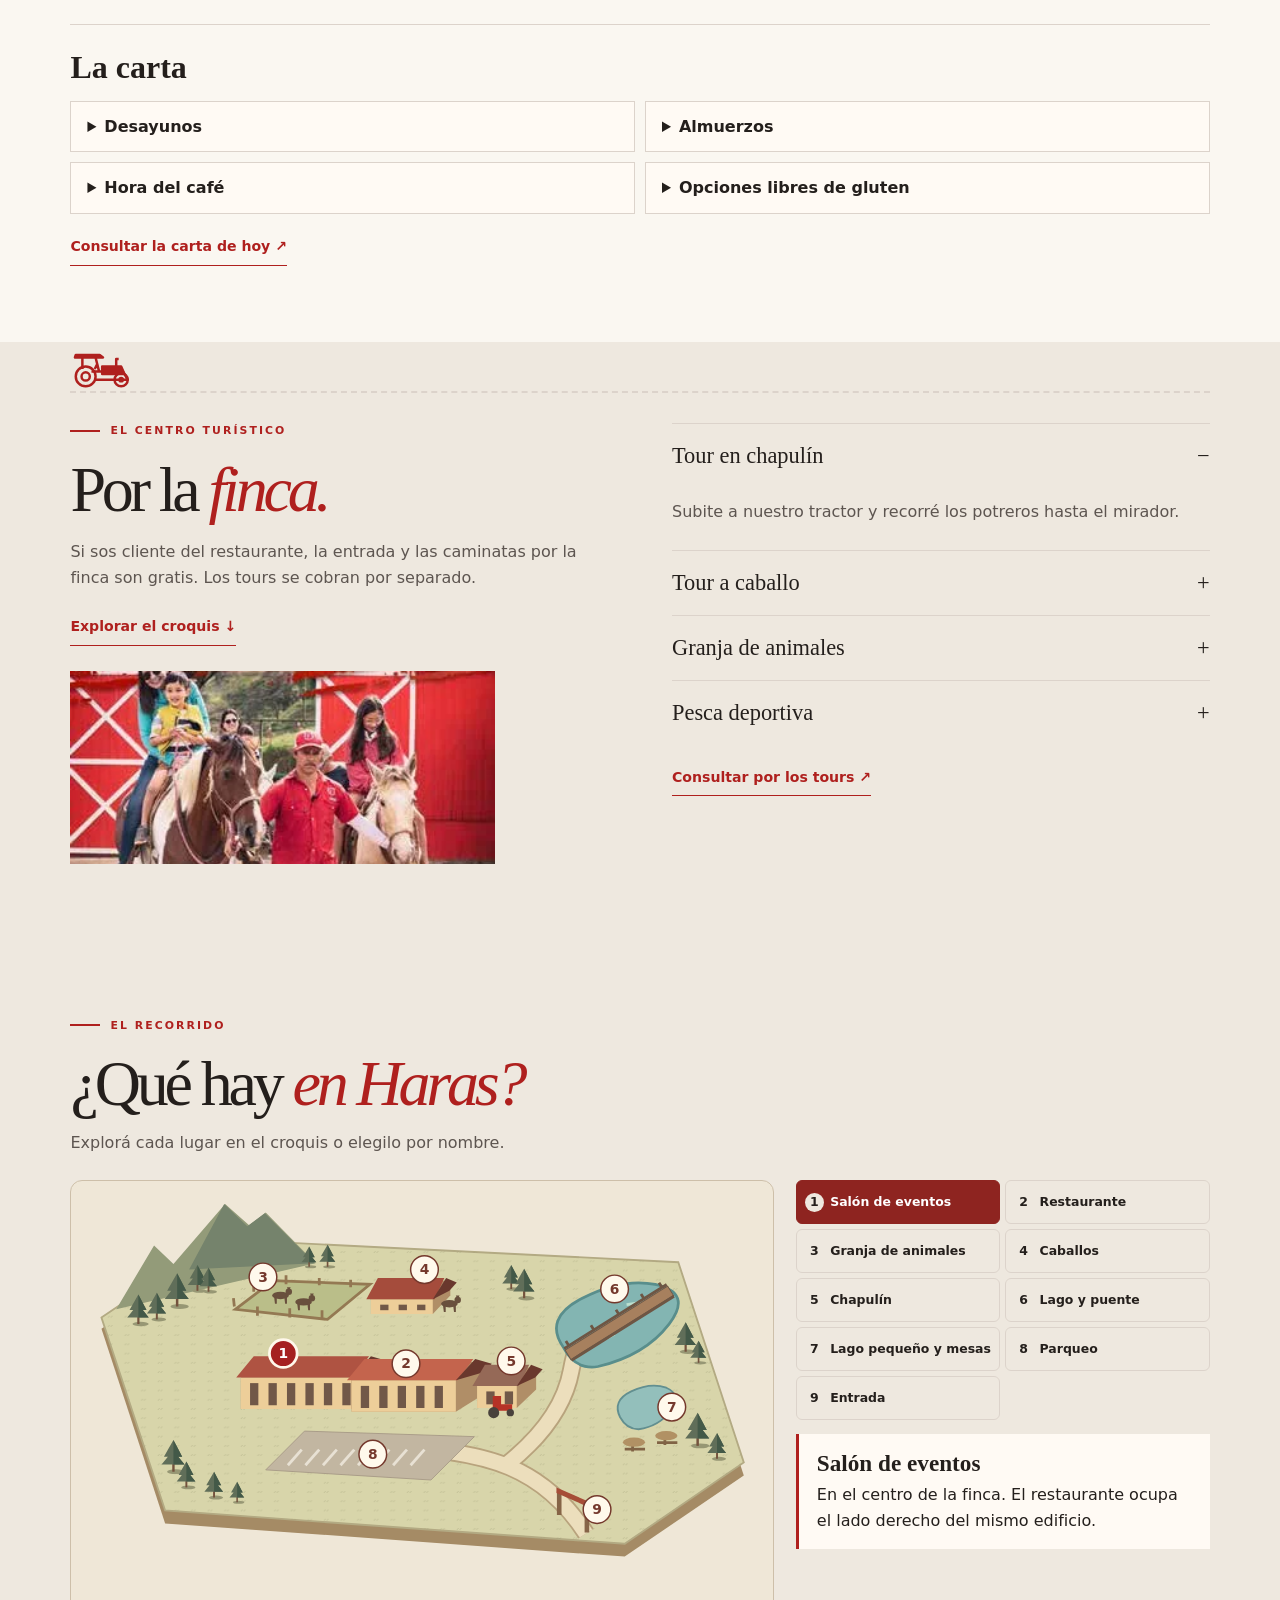
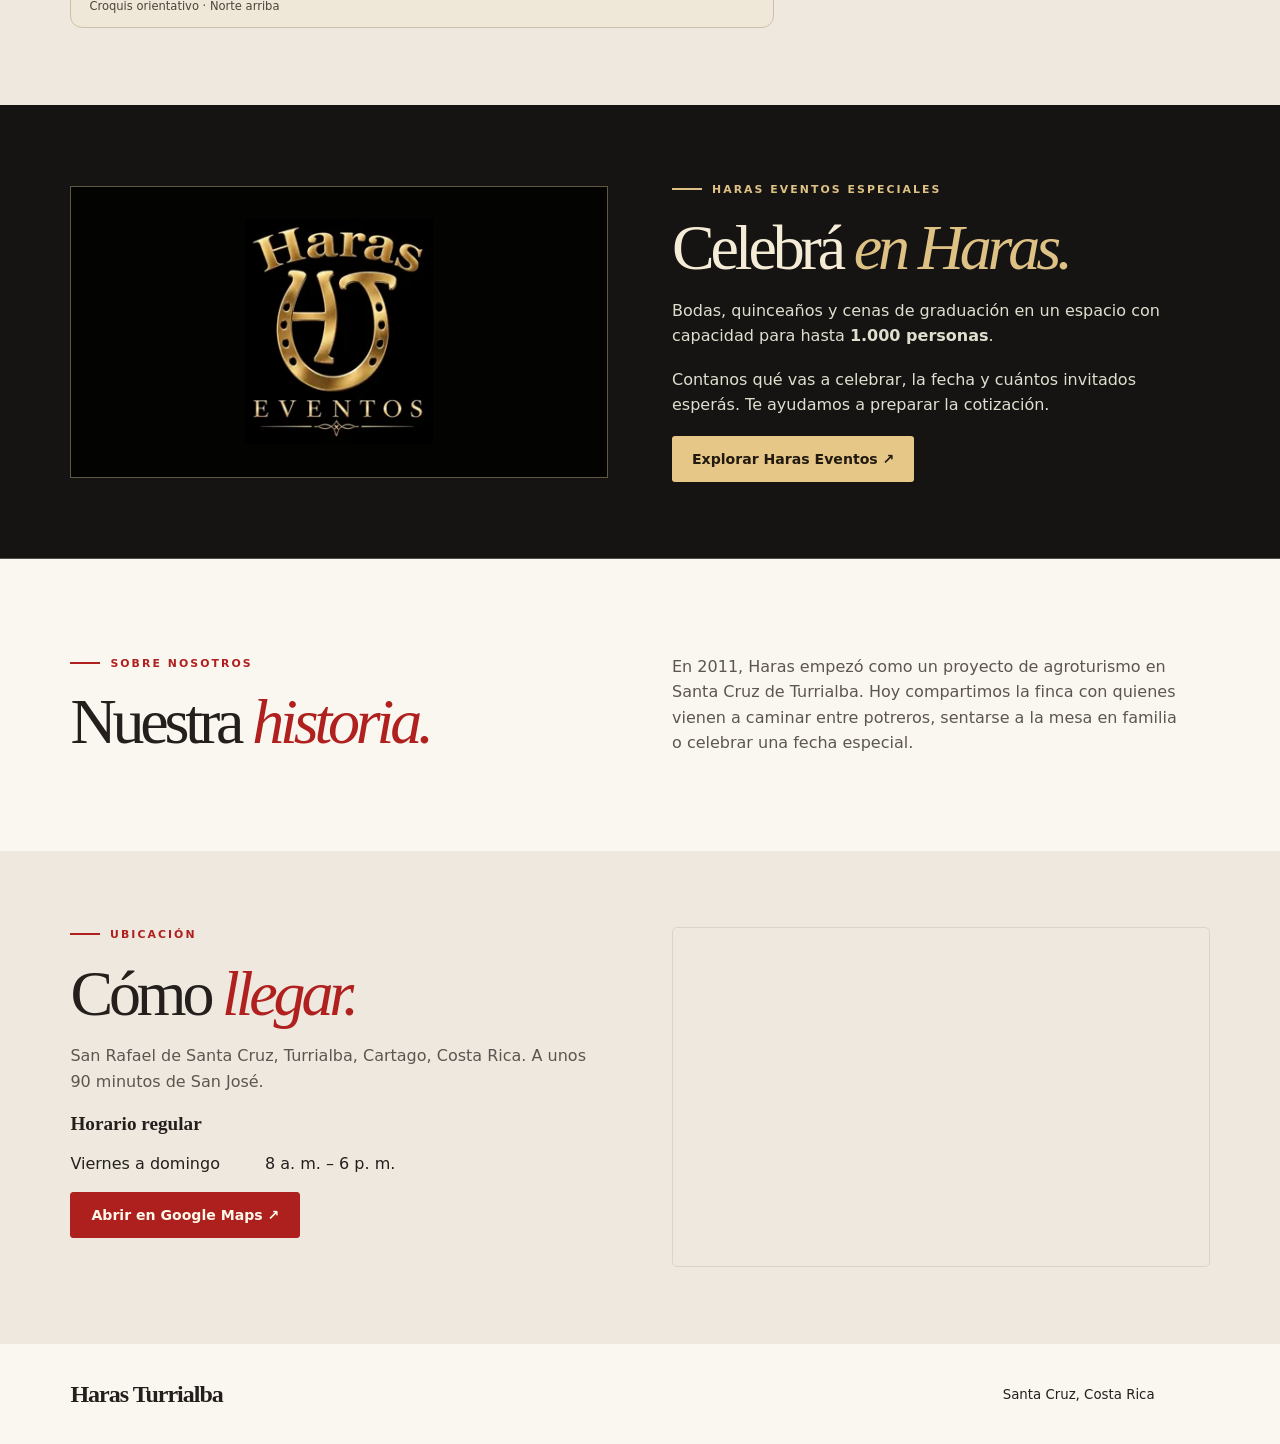
==== commit b0a78256: "Incorporar croquis interactivo, selector de áreas y favoritos de la casa" ====
--- a/index.html
+++ b/index.html
@@ -12,17 +12,17 @@
 <body id="inicio">
 <a class="skip" href="#principal">Saltar al contenido</a>
 <header><div class="wrap bar">
-  <a class="brand" href="#inicio"><img data-image="firma" width="180" height="42" alt="Haras Turrialba"></a>
-  <button class="mobile-toggle" aria-expanded="false" aria-controls="nav">Secciones ☰</button>
-  <nav id="nav" aria-label="Principal"><a href="#restaurante">Restaurante</a><a href="#finca">La finca</a><a href="#nosotros">Nosotros</a><a href="#ubicacion">Ubicación</a><a class="portal" href="eventos.html">Eventos especiales ↗</a></nav>
+  <a class="brand" href="#inicio"><img data-image="herradura" width="37" height="36" alt=""><span>Haras Turrialba</span></a>
+  <button class="mobile-toggle" aria-expanded="false" aria-controls="nav">Menú <span aria-hidden="true">☰</span></button>
+  <nav id="nav" aria-label="Principal"><a href="#restaurante">Restaurante</a><a href="#finca">La finca</a><a href="#croquis">Croquis</a><a href="#nosotros">Nosotros</a><a href="#ubicacion">Ubicación</a></nav>
   <button class="theme" type="button" aria-label="Cambiar tema" title="Cambiar tema">◐</button>
-</div></header>
-<main id="principal"><section class="cover"><img class="scene" data-image="portada" fetchpriority="high" alt=""><div class="wrap cover-copy"><p class="kicker">Restaurante &amp; centro turístico</p><h1>Bienvenido a<br><em>Haras.</em></h1><p>Desayunos, cortes Angus y paseos en chapulín entre las montañas de Turrialba.</p><div class="actions"><a class="btn solid" href="#restaurante">Explorar el restaurante ↓</a><a class="btn ghost" href="eventos.html">Haras Eventos ↗</a></div></div><div class="cover-foot wrap">San Rafael de Santa Cruz <span>Cartago · Costa Rica</span></div></section><div class="visit-strip"><div class="wrap facts"><a href="#ubicacion"><i>⌖</i> A 90 min de San José</a><a href="#ubicacion"><i>◷</i> Vie–dom · 8 a. m. a 6 p. m.</a><a href="#finca"><i>♧</i> Finca y senderos</a></div></div>
+</div><nav class="worlds" aria-label="Áreas de Haras"><a href="index.html" aria-current="page">Restaurante y finca</a><a href="eventos.html">Eventos especiales</a></nav></header>
+<main id="principal"><section class="cover"><img class="scene" data-image="portada" fetchpriority="high" alt=""><div class="wrap cover-copy"><p class="kicker">Restaurante &amp; centro turístico</p><h1>Bienvenido a<br><em>Haras.</em></h1><p>Desayunos, cortes Angus y paseos en chapulín entre las montañas de Turrialba.</p><div class="actions"><a class="btn solid" href="#restaurante">Explorar el restaurante ↓</a><a class="btn ghost" href="eventos.html">Haras Eventos ↗</a></div></div></section>
 <section class="wrap section" id="restaurante"><p class="eyebrow"><span></span> El restaurante</p>
 <div class="heading"><h2>A la mesa <em>en Haras.</em></h2><a class="link" id="menu-link" href="#carta">Ver menú completo ↓</a></div>
 <p>Vení por el desayuno, almorzá un corte Angus o quedate para la hora del café. También tenemos opciones libres de gluten.</p>
-<div class="dishes" id="dishes"></div><div id="carta" class="carta"><h3>La carta</h3><div id="categorias"></div><a class="link" href="https://wa.me/50684342727?text=Hola%2C%20quisiera%20consultar%20la%20carta%20de%20hoy.">Consultar la carta de hoy ↗</a></div></section>
-<section class="field" id="finca"><div class="ruta" aria-hidden="true"><span class="rodada"><svg viewBox="0 0 80 48" width="66" height="40"><g fill="none" stroke="currentColor" stroke-width="3" stroke-linejoin="round"><path d="M7 7h29l4 3H6zM15 10v14m16-14 4 16m-5-2 3-6m-7 9h38l6 10H30"/><path fill="currentColor" d="M39 21h23l4 9H39z"/><path d="M56 21V12h3"/><circle cx="19" cy="33" r="12"/><circle cx="19" cy="33" r="5"/><circle cx="62" cy="37" r="8"/><circle cx="62" cy="37" r="2"/></g></svg></span></div><div class="wrap split"><div><p class="eyebrow"><span></span> El centro turístico</p><h2>Por la <em>finca.</em></h2><p>Si sos cliente del restaurante, la entrada y las caminatas por la finca son gratis. Los tours se cobran por separado.</p><img class="ride-photo" data-image="caballos" loading="lazy" alt=""></div>
+<h3 class="favorites-heading">Los favoritos de la casa</h3><div class="dishes" id="dishes"></div><div id="carta" class="carta"><h3>La carta</h3><div id="categorias"></div><a class="link" href="https://wa.me/50684342727?text=Hola%2C%20quisiera%20consultar%20la%20carta%20de%20hoy.">Consultar la carta de hoy ↗</a></div></section>
+<section class="field" id="finca"><div class="ruta" aria-hidden="true"><span class="rodada"><svg viewBox="0 0 80 48" width="66" height="40"><g fill="none" stroke="currentColor" stroke-width="3" stroke-linejoin="round"><path d="M7 7h29l4 3H6zM15 10v14m16-14 4 16m-5-2 3-6m-7 9h38l6 10H30"/><path fill="currentColor" d="M39 21h23l4 9H39z"/><path d="M56 21V12h3"/><circle cx="19" cy="33" r="12"/><circle cx="19" cy="33" r="5"/><circle cx="62" cy="37" r="8"/><circle cx="62" cy="37" r="2"/></g></svg></span></div><div class="wrap split"><div><p class="eyebrow"><span></span> El centro turístico</p><h2>Por la <em>finca.</em></h2><p>Si sos cliente del restaurante, la entrada y las caminatas por la finca son gratis. Los tours se cobran por separado.</p><a class="link" href="#croquis">Explorar el croquis ↓</a><img class="ride-photo" data-image="caballos" loading="lazy" alt=""></div>
 <div class="experiences">
 <details open><summary>Tour en chapulín</summary><p>Subite a nuestro tractor y recorré los potreros hasta el mirador.</p></details>
 <details><summary>Tour a caballo</summary><p>Descubrí la finca a caballo con un recorrido guiado. Consultá horarios y tarifas antes de venir.</p></details>
@@ -30,6 +30,20 @@
 <details><summary>Pesca deportiva</summary><p>Hacé una parada para pescar. Escribinos para consultar las condiciones y la disponibilidad del día.</p></details>
 <a class="link" href="https://wa.me/50684342727?text=Hola%2C%20quisiera%20consultar%20por%20los%20tours%20de%20la%20finca.">Consultar por los tours ↗</a>
 </div></div></section>
+<section class="estate" id="croquis"><div class="wrap section"><p class="eyebrow"><span></span> El recorrido</p><h2>¿Qué hay <em>en Haras?</em></h2><p>Explorá cada lugar en el croquis o elegilo por nombre.</p><div class="atlas"><div class="terrain"><svg viewBox="0 0 760 450" class="estate-map" role="img" aria-labelledby="map-caption">
+<title id="map-caption">Croquis de Haras visto desde arriba, con la montaña al norte y la entrada al sureste. Los números corresponden a los botones del recorrido.</title>
+<defs>
+  <pattern id="meadow" width="18" height="10" patternUnits="userSpaceOnUse"><path d="m4 8 2-2m1 2 2-2" stroke="#979870" fill="none" opacity=".38"/></pattern>
+  <g id="tree"><ellipse cx="3" cy="0" rx="11" ry="3" fill="#979774"/><path d="M0 0v-14" stroke="#74523d" stroke-width="3"/><path d="m0-40-12 21h5l-8 10h29l-8-10h5z" fill="#606e59"/><path d="M0-40v31h14l-8-10h5z" fill="#435948"/></g>
+  <g id="animal" fill="#69503d"><ellipse cy="-5" rx="9" ry="4"/><circle cx="9" cy="-9" r="3.5"/><path d="m-7-4 1 8h2v-7m8-1 1 8h2v-9m0-9 2 5 2-5"/></g>
+  <g id="table" fill="#806345"><path d="M-3 0v9h3V0m-10 5v3h22V5"/><ellipse cy="-1" rx="12" ry="5" fill="#b19164"/></g>
+</defs>
+<path d="m33 160 126-83 499 24 71 218-129 88-498-36z" fill="#a58b65"/>
+<path d="m33 148 126-85 499 25 71 217-129 88-498-36z" fill="#d8d5aa" stroke="#b3aa83" stroke-width="2"/>
+<path d="m33 148 126-85 499 25 71 217-129 88-498-36z" fill="url(#meadow)"/>
+<g fill="#939b79"><path d="m49 139 41-69 21 20 56-65 26 23 18-14 54 55z"/><path d="m128 96 38-71 25 24 19-14 54 54z" fill="#75836c"/></g>
+<path d="M558 382Q525 331 475 310T331 288M471 308Q532 260 542 205T578 142" fill="none" stroke="#b8a37d" stroke-width="20"/>
+<path d="M558 382Q525 331 475 310T331 288M471 308Q532 260 542 205T578 142" fill="none" stroke="#ecdebc" stroke-width="16"/><use href="#tree" transform="translate(73 155) scale(0.8)"/><use href="#tree" transform="translate(93 150) scale(0.72)"/><use href="#tree" transform="translate(115 136) scale(0.9)"/><use href="#tree" transform="translate(137 119) scale(0.7)"/><use href="#tree" transform="translate(149 120) scale(0.65)"/><use href="#tree" transform="translate(258 93) scale(0.55)"/><use href="#tree" transform="translate(278 93) scale(0.6)"/><use href="#tree" transform="translate(477 117) scale(0.65)"/><use href="#tree" transform="translate(491 127) scale(0.8)"/><use href="#tree" transform="translate(666 185) scale(0.8)"/><use href="#tree" transform="translate(680 197) scale(0.6)"/><use href="#tree" transform="translate(679 287) scale(0.9)"/><use href="#tree" transform="translate(700 301) scale(0.7)"/><use href="#tree" transform="translate(111 315) scale(0.86)"/><use href="#tree" transform="translate(125 332) scale(0.7)"/><use href="#tree" transform="translate(155 343) scale(0.7)"/><use href="#tree" transform="translate(180 348) scale(0.55)"/><g class="map-place" data-place="3" aria-hidden="true"><path d="m178 139 41-31 105 4-46 38z" fill="#babe89" stroke="#947953" stroke-width="3"/><path d="m177 136-1-9m22-7v-8m35 0v-10m36 11v-8m34 10v-8m-31 43v-10m-35 8v-10m-35 8v-10" stroke="#937652" stroke-width="3"/><use href="#animal" x="227" y="129"/><use href="#animal" x="252" y="136"/><g class="pin" transform="translate(208 104)"><circle r="15"/><text y="5" text-anchor="middle">3</text></g></g><g class="map-place" data-place="4" aria-hidden="true"><g transform="translate(325 144)"><path d="M0 0h67l19 -20v-16H19L0 -16Z" fill="#b08e67"/><path d="M0 0h67v-16H0z" fill="#edce99"/><path d="M-5 -16l12.5 -23h72l-10.5 23z" fill="#a54c3c"/><path d="M67 -16l14.5 -23 11.5 5 -8 9z" fill="#69382d"/><path d="M10 -4v-6h9v6z" fill="#715848"/><path d="M30 -4v-6h9v6z" fill="#715848"/><path d="M50 -4v-6h9v6z" fill="#715848"/></g><use href="#animal" x="410" y="138"/><g class="pin" transform="translate(383 96)"><circle r="15"/><text y="5" text-anchor="middle">4</text></g></g><g class="map-place" data-place="1" aria-hidden="true"><g transform="translate(184 250)"><path d="M0 0h120l32 -20v-34H32L0 -34Z" fill="#b08e67"/><path d="M0 0h120v-34H0z" fill="#edce99"/><path d="M-5 -34l19.0 -23h125l-17.0 23z" fill="#af5342"/><path d="M120 -34l21.0 -23 18.0 5 -8 9z" fill="#69382d"/><path d="M10 -4v-24h9v24z" fill="#715848"/><path d="M30 -4v-24h9v24z" fill="#715848"/><path d="M50 -4v-24h9v24z" fill="#715848"/><path d="M70 -4v-24h9v24z" fill="#715848"/><path d="M90 -4v-24h9v24z" fill="#715848"/><path d="M110 -4v-24h9v24z" fill="#715848"/></g><g class="pin" transform="translate(230 190)"><circle r="15"/><text y="5" text-anchor="middle">1</text></g></g><g class="map-place" data-place="2" aria-hidden="true"><g transform="translate(304 250)"><path d="M0 0h113l32 -20v-34H32L0 -34Z" fill="#b08e67"/><path d="M0 0h113v-34H0z" fill="#edce99"/><path d="M-5 -34l19.0 -23h118l-17.0 23z" fill="#c4644d"/><path d="M113 -34l21.0 -23 18.0 5 -8 9z" fill="#69382d"/><path d="M10 -4v-24h9v24z" fill="#715848"/><path d="M30 -4v-24h9v24z" fill="#715848"/><path d="M50 -4v-24h9v24z" fill="#715848"/><path d="M70 -4v-24h9v24z" fill="#715848"/><path d="M90 -4v-24h9v24z" fill="#715848"/></g><g class="pin" transform="translate(363 198)"><circle r="15"/><text y="5" text-anchor="middle">2</text></g></g><g class="map-place" data-place="5" aria-hidden="true"><g transform="translate(440 246)"><path d="M0 0h43l21 -20v-24H21L0 -24Z" fill="#b08e67"/><path d="M0 0h43v-24H0z" fill="#edce99"/><path d="M-5 -24l13.5 -23h48l-11.5 23z" fill="#956957"/><path d="M43 -24l15.5 -23 12.5 5 -8 9z" fill="#69382d"/><path d="M10 -4v-14h9v14z" fill="#715848"/><path d="M30 -4v-14h9v14z" fill="#715848"/></g><g fill="#b63226"><path d="M457 242h21v7h-21zm0-9h9v11h-9z"/><circle cx="458" cy="251" r="6" fill="#48413b"/><circle cx="476" cy="251" r="4" fill="#48413b"/></g><g class="pin" transform="translate(477 195)"><circle r="15"/><text y="5" text-anchor="middle">5</text></g></g><g class="map-place" data-place="6" aria-hidden="true"><path d="M534 181q-23-32 20-54t79-15q41 9 15 43t-77 46q-24 4-37-20z" fill="#83b5b2" stroke="#598e8c" stroke-width="3"/><path d="M546 174q24 4 43-8m13-32 27-4" fill="none" stroke="#bde0cf" stroke-width="3"/><g transform="rotate(-32 592 155)"><rect x="529" y="149" width="131" height="12" fill="#a7805e" stroke="#6e5644"/><path d="M529 147h131m-131 15h131m-125-14v-7m32 7v-7m32 7v-7m32 7v-7m23 7v-7" stroke="#6e5644" stroke-width="3"/></g><g class="pin" transform="translate(589 117)"><circle r="15"/><text y="5" text-anchor="middle">6</text></g></g><g class="map-place" data-place="7" aria-hidden="true"><path d="M595 256q-9-18 12-28t38-4q18 8 5 25t-35 20q-13 0-20-13z" fill="#93bfbb" stroke="#628f90" stroke-width="2"/><use href="#table" x="610" y="284"/><use href="#table" x="645" y="277"/><g class="pin" transform="translate(651 245)"><circle r="15"/><text y="5" text-anchor="middle">7</text></g></g><g class="map-place" data-place="8" aria-hidden="true"><path d="m211 313 42-42 184 6-47 47z" fill="#c2b6a1" stroke="#a89b87"/><path d="m235 308 15-17" stroke="#e8e1d4" stroke-width="3"/><path d="m254 308 15-17" stroke="#e8e1d4" stroke-width="3"/><path d="m273 308 15-17" stroke="#e8e1d4" stroke-width="3"/><path d="m292 308 15-17" stroke="#e8e1d4" stroke-width="3"/><path d="m311 308 15-17" stroke="#e8e1d4" stroke-width="3"/><path d="m330 308 15-17" stroke="#e8e1d4" stroke-width="3"/><path d="m349 308 15-17" stroke="#e8e1d4" stroke-width="3"/><path d="m368 308 15-17" stroke="#e8e1d4" stroke-width="3"/><g class="pin" transform="translate(327 296)"><circle r="15"/><text y="5" text-anchor="middle">8</text></g></g><g class="map-place" data-place="9" aria-hidden="true"><path d="m529 362 0-26m30 45v-30" stroke="#866447" stroke-width="5"/><path d="m526 332 34 15v6l-34-15z" fill="#a64d37"/><g class="pin" transform="translate(570 356)"><circle r="15"/><text y="5" text-anchor="middle">9</text></g></g></svg><small>Croquis orientativo · Norte arriba</small></div><div class="atlas-guide"><div class="zones" role="group" aria-label="Lugares de la finca"><button type="button" data-zone="1" data-description="En el centro de la finca. El restaurante ocupa el lado derecho del mismo edificio." aria-pressed="true"><b>1</b> Salón de eventos</button><button type="button" data-zone="2" data-description="A la derecha del salón, junto al espacio donde guardamos el chapulín." aria-pressed="false"><b>2</b> Restaurante</button><button type="button" data-zone="3" data-description="Al norte del salón, al pie de la montaña." aria-pressed="false"><b>3</b> Granja de animales</button><button type="button" data-zone="4" data-description="Las caballerizas quedan a la derecha de la granja." aria-pressed="false"><b>4</b> Caballos</button><button type="button" data-zone="5" data-description="El tractor se guarda junto al extremo derecho del restaurante." aria-pressed="false"><b>5</b> Chapulín</button><button type="button" data-zone="6" data-description="Al este de las caballerizas está el lago principal, con su puente y la zona de pesca deportiva." aria-pressed="false"><b>6</b> Lago y puente</button><button type="button" data-zone="7" data-description="Más abajo del lago principal encontrás el segundo lago y las mesas para sentarte." aria-pressed="false"><b>7</b> Lago pequeño y mesas</button><button type="button" data-zone="8" data-description="Frente al salón y ligeramente hacia la derecha, de camino a la entrada." aria-pressed="false"><b>8</b> Parqueo</button><button type="button" data-zone="9" data-description="En el extremo sureste del terreno. Desde aquí se llega al parqueo." aria-pressed="false"><b>9</b> Entrada</button></div><div class="zone-info" role="status"><h3>Salón de eventos</h3><p>En el centro de la finca. El restaurante ocupa el lado derecho del mismo edificio.</p></div></div></div></div></section>
 <section class="event" id="eventos"><div class="wrap split"><div class="event-mark"><img width="190" height="225" data-image="eventos" alt="Haras Eventos Especiales"></div><div><p class="eyebrow"><span></span> Haras Eventos Especiales</p><h2>Celebrá <em>en Haras.</em></h2><p>Bodas, quinceaños y cenas de graduación en un espacio con capacidad para hasta <strong>1.000 personas</strong>.</p><p>Contanos qué vas a celebrar, la fecha y cuántos invitados esperás. Te ayudamos a preparar la cotización.</p><a class="btn gold" href="eventos.html">Explorar Haras Eventos ↗</a></div></div></section>
 <section class="wrap section split story" id="nosotros"><div><p class="eyebrow"><span></span> Sobre nosotros</p><h2>Nuestra <em>historia.</em></h2></div><p>En 2011, Haras empezó como un proyecto de agroturismo en Santa Cruz de Turrialba. Hoy compartimos la finca con quienes vienen a caminar entre potreros, sentarse a la mesa en familia o celebrar una fecha especial.</p></section>
 <section class="location" id="ubicacion"><div class="wrap split"><div><p class="eyebrow"><span></span> Ubicación</p><h2>Cómo <em>llegar.</em></h2><p>San Rafael de Santa Cruz, Turrialba, Cartago, Costa Rica. A unos 90 minutos de San José.</p><h3>Horario regular</h3><dl><dt>Viernes a domingo</dt><dd>8 a. m. – 6 p. m.</dd></dl><a class="btn solid" href="https://maps.app.goo.gl/LxcqaUDGH4dQ4We5A">Abrir en Google Maps ↗</a></div>
--- a/styles.css
+++ b/styles.css
@@ -18,3 +18,69 @@
 @media(prefers-reduced-motion:reduce){.rodada{transform:none}}
 @media(max-width:810px){.bar nav{background:#191817}.bar .portal{border:0;padding-left:0}.cover{min-height:540px}.cover-copy{padding:60px 0 88px}.venue .types{grid-template-columns:1fr 1fr}.cover:after{background:linear-gradient(90deg,#171110ca,#17111055),linear-gradient(0deg,#16111099,transparent 60%)}.gallery{gap:14px}}
 @media(max-width:540px){.bar .brand img{width:149px}.cover{min-height:min(650px,85svh)}.cover h1{font-size:clamp(55px,15.3vw,80px)}.cover-foot{font-size:.55rem;letter-spacing:.07em}.cover-copy>p:not(.kicker){font-size:1rem}.cover .actions{gap:8px}.cover .btn{padding-inline:12px;font-size:.8rem}.cover .scene{object-position:60% center}.venue .types,#categorias,.gallery{grid-template-columns:1fr}.types article{padding:18px}.gallery img{aspect-ratio:1.65}.venue-logo{margin-bottom:7px}.ruta{margin-bottom:22px}}
+
+/* Dos destinos con acceso permanente en ambos tamaños de pantalla. */
+header .bar .brand img {width:36px;height:35px}
+.bar .brand span {font:700 clamp(19px,2vw,26px)/1 Georgia,serif;letter-spacing:-.045em;white-space:nowrap}
+.bar {min-height:59px}
+.worlds {position:relative;isolation:isolate;display:grid;grid-template-columns:repeat(2,minmax(0,1fr));width:min(388px,90%);margin:0 auto 8px;padding:3px;border:1px solid #665f58;border-radius:24px;background:#282523;color:#f8f4ed}
+.worlds::before {content:"";position:absolute;z-index:-1;inset:3px auto 3px 3px;width:calc(50% - 3px);border-radius:20px;background:#a92322;view-transition-name:area-activa}
+.venue .worlds::before {left:50%;background:#e4c486}
+.worlds a {text-align:center;padding:7px 3px;font:600 .79rem/1.45 system-ui,sans-serif}
+.worlds a:hover {color:white;text-decoration:underline;text-underline-offset:3px}
+.venue .worlds a[aria-current] {color:#241e14}
+html {scroll-padding-top:129px}
+@view-transition {navigation:auto}
+@media(prefers-reduced-motion:no-preference){
+  ::view-transition-group(area-activa){animation-duration:.28s}
+  .dishes article, .experiences summary, #categorias details, .zones button {transition:transform .25s ease, background-color .25s ease, box-shadow .25s ease}
+  @keyframes unfold {from{opacity:.1;transform:translateY(-6px)}to{opacity:1;transform:translateY(0)}}
+  details[open] > p {animation:unfold .25s ease-out}
+  @supports (animation-timeline:view()) {
+    @keyframes uncover-field {from{transform:translateY(-9%) scale(.95);border-radius:36px 36px 0 0}to{transform:none;border-radius:0}}
+    #restaurante {animation:uncover-field linear both;animation-timeline:view();animation-range:entry 0% entry 90%;transform-origin:50% 0}
+    @keyframes dish-arrival {from{opacity:.55;transform:translateY(19px)}to{opacity:1;transform:none}}
+    .dishes article {animation:dish-arrival linear backwards;animation-timeline:view();animation-range:entry 0% entry 70%}
+  }
+  @media(max-width:810px){body:not(.venue) .cover{position:sticky;top:-18vh;z-index:0}body:not(.venue) main{isolation:isolate;background:var(--paper)}body:not(.venue) main>section:not(.cover){position:relative;z-index:1}body:not(.venue) main>.section{background:var(--paper);box-shadow:0 0 0 100vmax var(--paper);clip-path:inset(0 -100vmax)}}
+}
+@media(prefers-reduced-motion:reduce){::view-transition-group(*),::view-transition-old(*),::view-transition-new(*){animation:none!important}}
+@media(hover:hover){
+  .dishes article:hover{translate:0 -3px;box-shadow:0 8px 22px #291a1017}
+  .experiences summary:hover, #categorias summary:hover{color:var(--accent)}
+  .experiences summary:hover{transform:translateX(4px)}
+}
+.favorites-heading {margin:32px 0 12px}
+.dishes {grid-template-columns:repeat(auto-fit,minmax(min(100%,230px),1fr));gap:18px;margin:0}
+.dishes article {overflow:hidden;background:var(--card);border:1px solid var(--line);border-radius:7px;padding-bottom:16px}
+.dishes article img {display:block;aspect-ratio:1.9;border-radius:0}
+.dishes article h3,.dishes article p {margin-inline:15px}
+.dishes article h3 {font-size:1.22rem}
+.estate {position:relative;background:var(--soft)}
+.estate .section {background:none;box-shadow:none;clip-path:none}
+.atlas {display:grid;grid-template-columns:minmax(0,1.7fr) minmax(235px,1fr);gap:22px;margin-top:25px;align-items:start}
+.terrain {background:#efe7d7;border:1px solid #cdbfa9;border-radius:12px;overflow:hidden;color:#4c453c}
+.terrain small {display:block;padding:0 18px 12px;font-size:.72rem}
+.estate-map {width:100%;display:block;height:auto}
+.map-place {cursor:pointer}
+.pin {fill:#fff9ec;stroke:#74382c;stroke-width:1.6}
+.pin text {fill:#74382c;stroke:none;font:700 15px system-ui}
+.selected .pin {fill:#a52120;stroke:#fff8eb;stroke-width:3}
+.selected .pin text {fill:white}
+.zones {display:grid;grid-template-columns:1fr 1fr;gap:5px}
+.zones button {min-height:44px;padding:6px 8px;border:1px solid var(--line);border-radius:6px;text-align:left;color:var(--ink);font:600 .78rem/1.35 system-ui}
+.zones b {display:inline-grid;place-items:center;border-radius:50%;width:19px;height:19px;background:var(--soft);color:var(--ink);margin-right:2px}
+.zones button[aria-pressed=true] {background:#8e2420;color:white;border-color:#8e2420}
+.zone-info {margin-top:14px;padding:16px 18px;border-left:3px solid var(--accent);background:var(--card);min-height:105px}
+.zone-info p {margin-top:5px}
+@media(max-width:810px){
+  .bar nav.open {gap:1px}
+  .bar nav a {min-height:40px}
+  .atlas {grid-template-columns:1fr}
+  .worlds a {min-height:40px;display:grid;place-items:center}
+}
+@media(max-width:520px){.favorites-heading{font-size:1.32rem}.atlas{gap:12px}.bar .brand{gap:7px}.terrain small{padding-left:12px}.zones{grid-template-columns:repeat(2,1fr)}}
+@media(prefers-reduced-motion:no-preference){
+  .map-place {transition:translate .2s ease-out}
+  .map-place.selected {translate:0 -3px}
+}
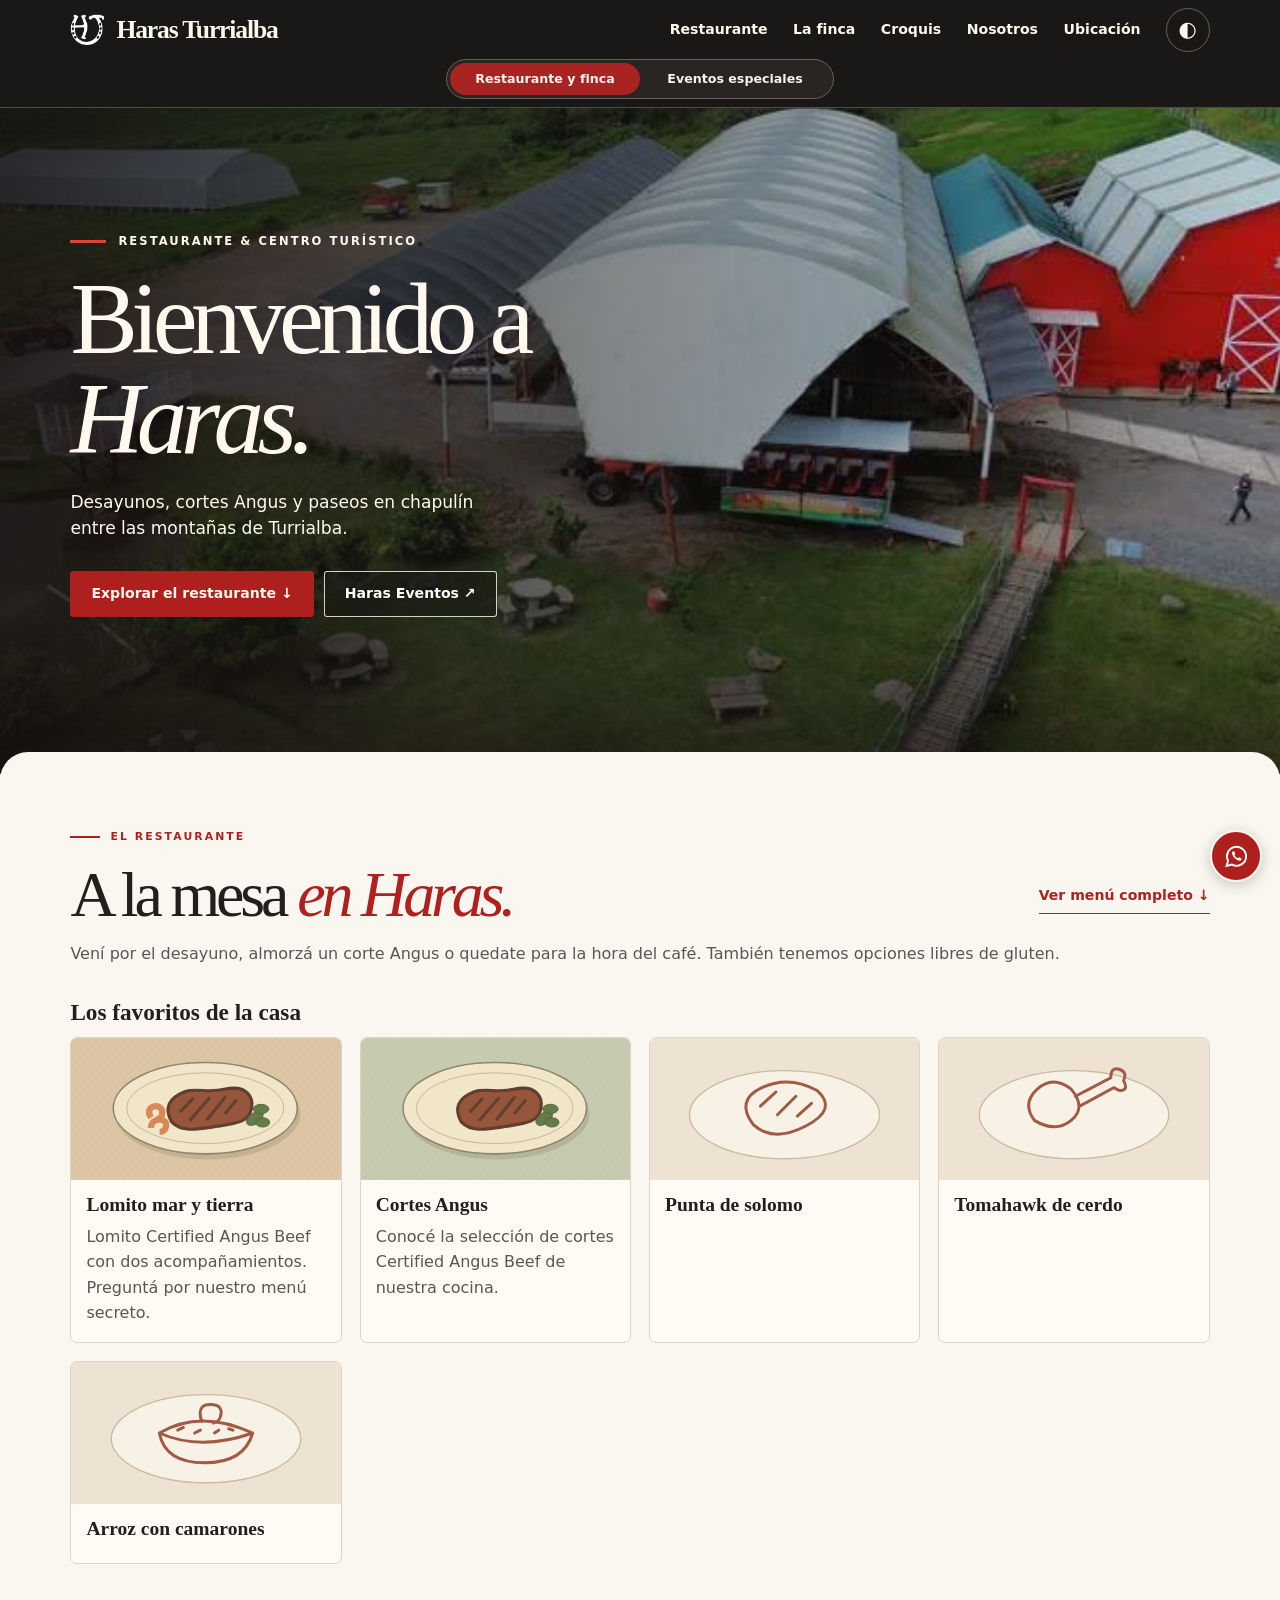
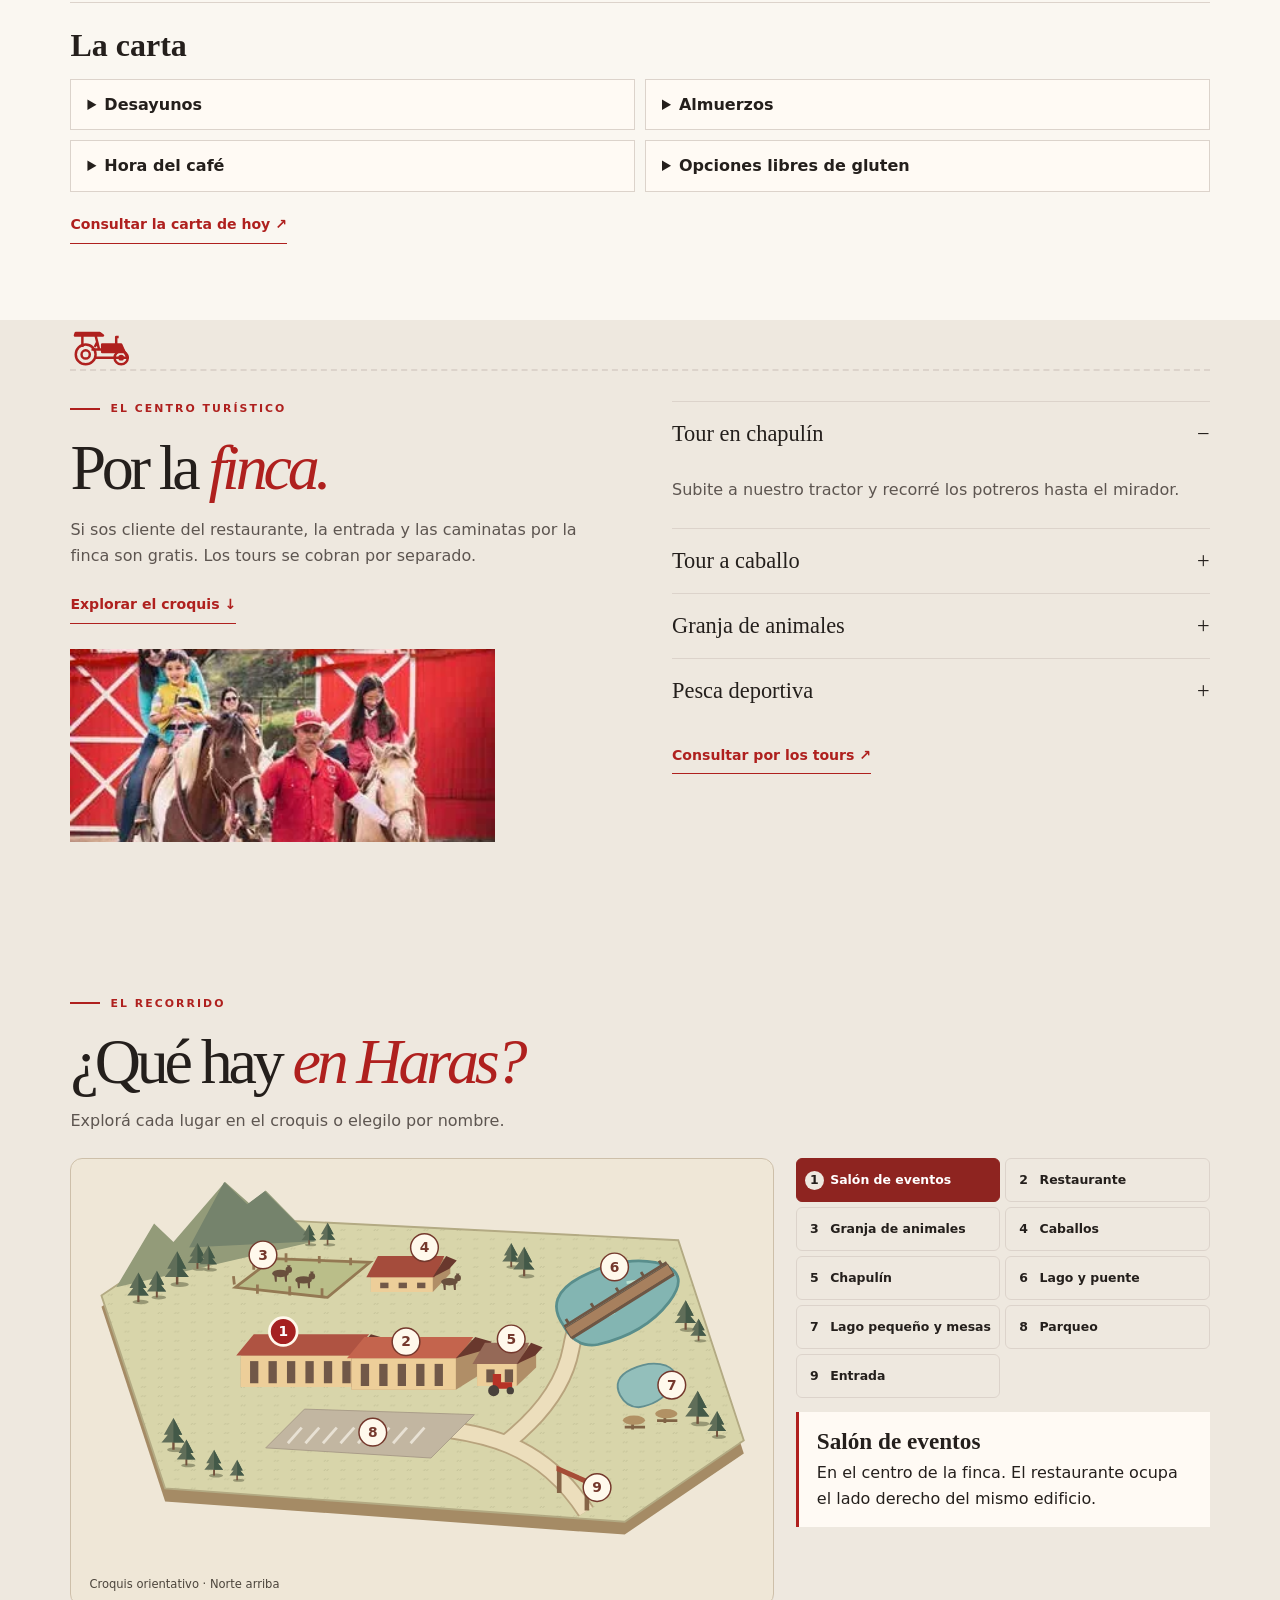
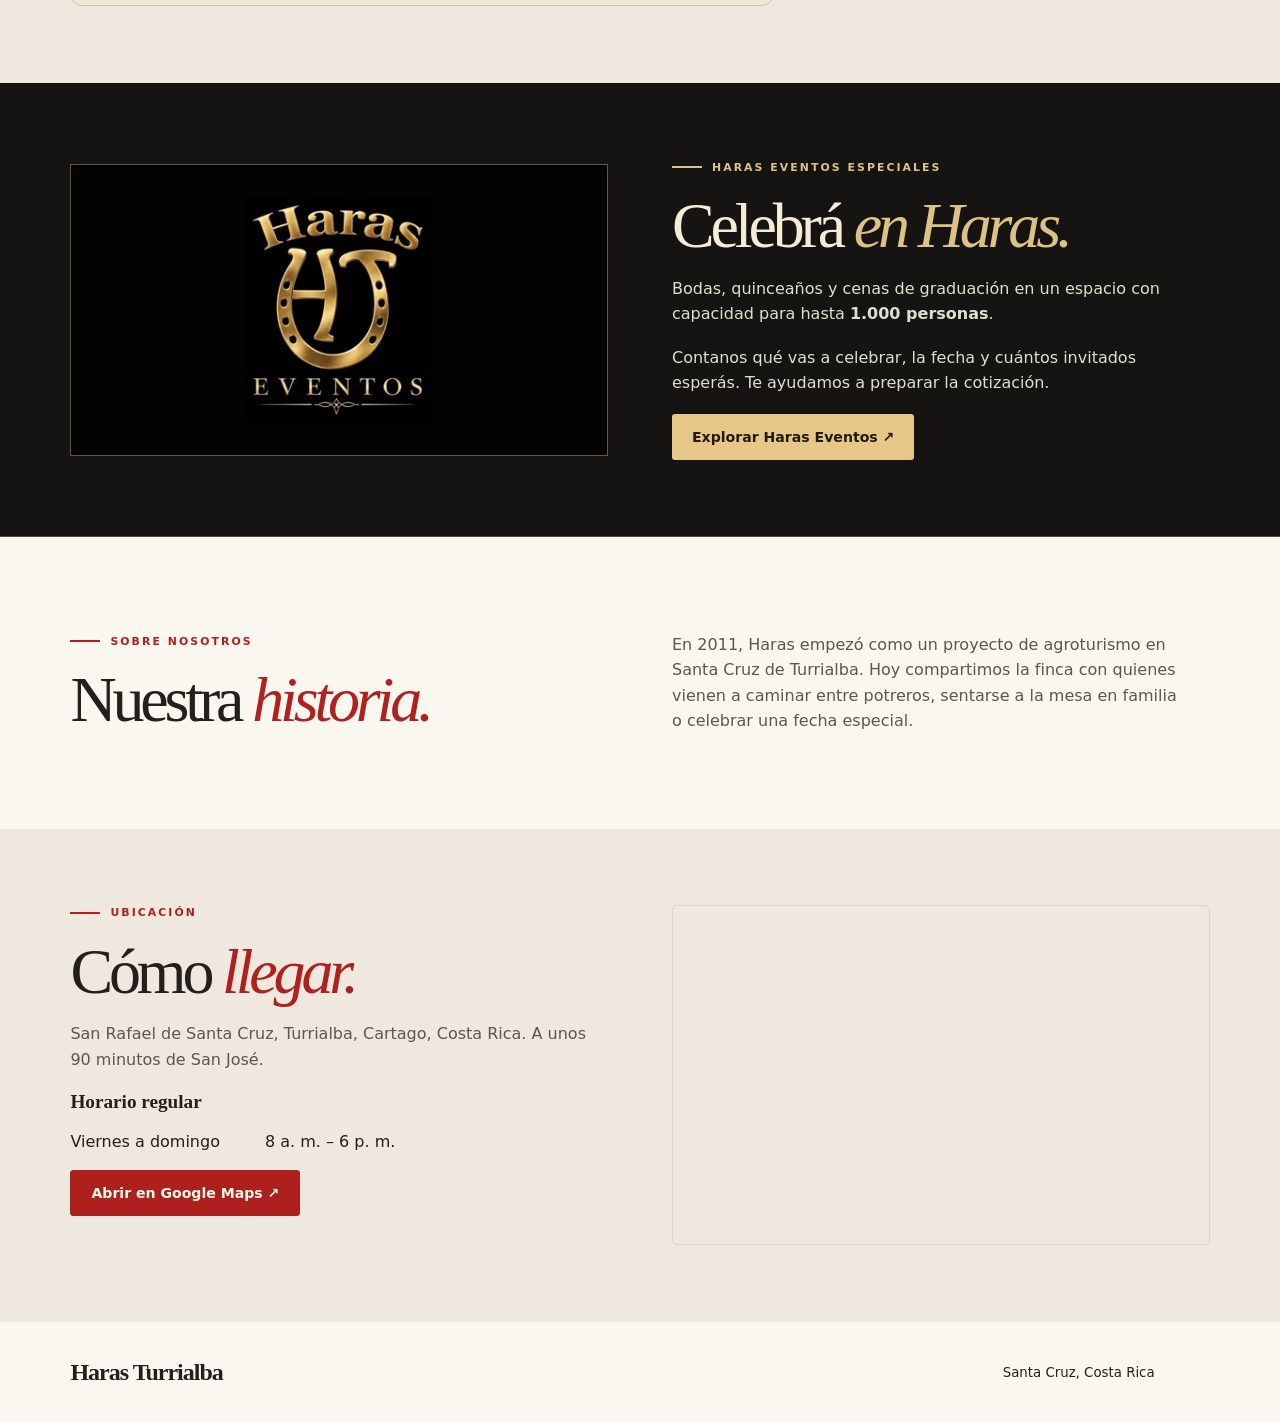
==== commit d8205e49: "Sincronizar recursos de la página y corregir logo, marcadores y animación de portada" ====
--- a/index.html
+++ b/index.html
@@ -6,22 +6,22 @@
   <meta name="theme-color" content="#f7f3ea">
   <meta name="description" content="Visitá Haras Turrialba en Santa Cruz. Restaurante con cortes Angus y opciones sin gluten, tours de finca y salón para bodas y eventos.">
   <title>Haras Turrialba · Restaurante, finca y eventos</title>
-  <link rel="stylesheet" href="styles.css">
-  <script defer src="app.js"></script>
+  <link rel="stylesheet" href="styles.css?v=haras-4">
+  <script defer src="app.js?v=haras-4"></script>
 </head>
 <body id="inicio">
 <a class="skip" href="#principal">Saltar al contenido</a>
 <header><div class="wrap bar">
-  <a class="brand" href="#inicio"><img data-image="herradura" width="37" height="36" alt=""><span>Haras Turrialba</span></a>
+  <a class="brand" href="#inicio"><img src="assets/herradura.webp" data-image="herradura" width="37" height="36" alt=""><span>Haras Turrialba</span></a>
   <button class="mobile-toggle" aria-expanded="false" aria-controls="nav">Menú <span aria-hidden="true">☰</span></button>
   <nav id="nav" aria-label="Principal"><a href="#restaurante">Restaurante</a><a href="#finca">La finca</a><a href="#croquis">Croquis</a><a href="#nosotros">Nosotros</a><a href="#ubicacion">Ubicación</a></nav>
   <button class="theme" type="button" aria-label="Cambiar tema" title="Cambiar tema">◐</button>
 </div><nav class="worlds" aria-label="Áreas de Haras"><a href="index.html" aria-current="page">Restaurante y finca</a><a href="eventos.html">Eventos especiales</a></nav></header>
 <main id="principal"><section class="cover"><img class="scene" data-image="portada" fetchpriority="high" alt=""><div class="wrap cover-copy"><p class="kicker">Restaurante &amp; centro turístico</p><h1>Bienvenido a<br><em>Haras.</em></h1><p>Desayunos, cortes Angus y paseos en chapulín entre las montañas de Turrialba.</p><div class="actions"><a class="btn solid" href="#restaurante">Explorar el restaurante ↓</a><a class="btn ghost" href="eventos.html">Haras Eventos ↗</a></div></div></section>
-<section class="wrap section" id="restaurante"><p class="eyebrow"><span></span> El restaurante</p>
+<section class="menu-sheet" id="restaurante"><div class="wrap section"><p class="eyebrow"><span></span> El restaurante</p>
 <div class="heading"><h2>A la mesa <em>en Haras.</em></h2><a class="link" id="menu-link" href="#carta">Ver menú completo ↓</a></div>
 <p>Vení por el desayuno, almorzá un corte Angus o quedate para la hora del café. También tenemos opciones libres de gluten.</p>
-<h3 class="favorites-heading">Los favoritos de la casa</h3><div class="dishes" id="dishes"></div><div id="carta" class="carta"><h3>La carta</h3><div id="categorias"></div><a class="link" href="https://wa.me/50684342727?text=Hola%2C%20quisiera%20consultar%20la%20carta%20de%20hoy.">Consultar la carta de hoy ↗</a></div></section>
+<h3 class="favorites-heading">Los favoritos de la casa</h3><div class="dishes" id="dishes"></div><div id="carta" class="carta"><h3>La carta</h3><div id="categorias"></div><a class="link" href="https://wa.me/50684342727?text=Hola%2C%20quisiera%20consultar%20la%20carta%20de%20hoy.">Consultar la carta de hoy ↗</a></div></div></section>
 <section class="field" id="finca"><div class="ruta" aria-hidden="true"><span class="rodada"><svg viewBox="0 0 80 48" width="66" height="40"><g fill="none" stroke="currentColor" stroke-width="3" stroke-linejoin="round"><path d="M7 7h29l4 3H6zM15 10v14m16-14 4 16m-5-2 3-6m-7 9h38l6 10H30"/><path fill="currentColor" d="M39 21h23l4 9H39z"/><path d="M56 21V12h3"/><circle cx="19" cy="33" r="12"/><circle cx="19" cy="33" r="5"/><circle cx="62" cy="37" r="8"/><circle cx="62" cy="37" r="2"/></g></svg></span></div><div class="wrap split"><div><p class="eyebrow"><span></span> El centro turístico</p><h2>Por la <em>finca.</em></h2><p>Si sos cliente del restaurante, la entrada y las caminatas por la finca son gratis. Los tours se cobran por separado.</p><a class="link" href="#croquis">Explorar el croquis ↓</a><img class="ride-photo" data-image="caballos" loading="lazy" alt=""></div>
 <div class="experiences">
 <details open><summary>Tour en chapulín</summary><p>Subite a nuestro tractor y recorré los potreros hasta el mirador.</p></details>
@@ -43,7 +43,7 @@
 <path d="m33 148 126-85 499 25 71 217-129 88-498-36z" fill="url(#meadow)"/>
 <g fill="#939b79"><path d="m49 139 41-69 21 20 56-65 26 23 18-14 54 55z"/><path d="m128 96 38-71 25 24 19-14 54 54z" fill="#75836c"/></g>
 <path d="M558 382Q525 331 475 310T331 288M471 308Q532 260 542 205T578 142" fill="none" stroke="#b8a37d" stroke-width="20"/>
-<path d="M558 382Q525 331 475 310T331 288M471 308Q532 260 542 205T578 142" fill="none" stroke="#ecdebc" stroke-width="16"/><use href="#tree" transform="translate(73 155) scale(0.8)"/><use href="#tree" transform="translate(93 150) scale(0.72)"/><use href="#tree" transform="translate(115 136) scale(0.9)"/><use href="#tree" transform="translate(137 119) scale(0.7)"/><use href="#tree" transform="translate(149 120) scale(0.65)"/><use href="#tree" transform="translate(258 93) scale(0.55)"/><use href="#tree" transform="translate(278 93) scale(0.6)"/><use href="#tree" transform="translate(477 117) scale(0.65)"/><use href="#tree" transform="translate(491 127) scale(0.8)"/><use href="#tree" transform="translate(666 185) scale(0.8)"/><use href="#tree" transform="translate(680 197) scale(0.6)"/><use href="#tree" transform="translate(679 287) scale(0.9)"/><use href="#tree" transform="translate(700 301) scale(0.7)"/><use href="#tree" transform="translate(111 315) scale(0.86)"/><use href="#tree" transform="translate(125 332) scale(0.7)"/><use href="#tree" transform="translate(155 343) scale(0.7)"/><use href="#tree" transform="translate(180 348) scale(0.55)"/><g class="map-place" data-place="3" aria-hidden="true"><path d="m178 139 41-31 105 4-46 38z" fill="#babe89" stroke="#947953" stroke-width="3"/><path d="m177 136-1-9m22-7v-8m35 0v-10m36 11v-8m34 10v-8m-31 43v-10m-35 8v-10m-35 8v-10" stroke="#937652" stroke-width="3"/><use href="#animal" x="227" y="129"/><use href="#animal" x="252" y="136"/><g class="pin" transform="translate(208 104)"><circle r="15"/><text y="5" text-anchor="middle">3</text></g></g><g class="map-place" data-place="4" aria-hidden="true"><g transform="translate(325 144)"><path d="M0 0h67l19 -20v-16H19L0 -16Z" fill="#b08e67"/><path d="M0 0h67v-16H0z" fill="#edce99"/><path d="M-5 -16l12.5 -23h72l-10.5 23z" fill="#a54c3c"/><path d="M67 -16l14.5 -23 11.5 5 -8 9z" fill="#69382d"/><path d="M10 -4v-6h9v6z" fill="#715848"/><path d="M30 -4v-6h9v6z" fill="#715848"/><path d="M50 -4v-6h9v6z" fill="#715848"/></g><use href="#animal" x="410" y="138"/><g class="pin" transform="translate(383 96)"><circle r="15"/><text y="5" text-anchor="middle">4</text></g></g><g class="map-place" data-place="1" aria-hidden="true"><g transform="translate(184 250)"><path d="M0 0h120l32 -20v-34H32L0 -34Z" fill="#b08e67"/><path d="M0 0h120v-34H0z" fill="#edce99"/><path d="M-5 -34l19.0 -23h125l-17.0 23z" fill="#af5342"/><path d="M120 -34l21.0 -23 18.0 5 -8 9z" fill="#69382d"/><path d="M10 -4v-24h9v24z" fill="#715848"/><path d="M30 -4v-24h9v24z" fill="#715848"/><path d="M50 -4v-24h9v24z" fill="#715848"/><path d="M70 -4v-24h9v24z" fill="#715848"/><path d="M90 -4v-24h9v24z" fill="#715848"/><path d="M110 -4v-24h9v24z" fill="#715848"/></g><g class="pin" transform="translate(230 190)"><circle r="15"/><text y="5" text-anchor="middle">1</text></g></g><g class="map-place" data-place="2" aria-hidden="true"><g transform="translate(304 250)"><path d="M0 0h113l32 -20v-34H32L0 -34Z" fill="#b08e67"/><path d="M0 0h113v-34H0z" fill="#edce99"/><path d="M-5 -34l19.0 -23h118l-17.0 23z" fill="#c4644d"/><path d="M113 -34l21.0 -23 18.0 5 -8 9z" fill="#69382d"/><path d="M10 -4v-24h9v24z" fill="#715848"/><path d="M30 -4v-24h9v24z" fill="#715848"/><path d="M50 -4v-24h9v24z" fill="#715848"/><path d="M70 -4v-24h9v24z" fill="#715848"/><path d="M90 -4v-24h9v24z" fill="#715848"/></g><g class="pin" transform="translate(363 198)"><circle r="15"/><text y="5" text-anchor="middle">2</text></g></g><g class="map-place" data-place="5" aria-hidden="true"><g transform="translate(440 246)"><path d="M0 0h43l21 -20v-24H21L0 -24Z" fill="#b08e67"/><path d="M0 0h43v-24H0z" fill="#edce99"/><path d="M-5 -24l13.5 -23h48l-11.5 23z" fill="#956957"/><path d="M43 -24l15.5 -23 12.5 5 -8 9z" fill="#69382d"/><path d="M10 -4v-14h9v14z" fill="#715848"/><path d="M30 -4v-14h9v14z" fill="#715848"/></g><g fill="#b63226"><path d="M457 242h21v7h-21zm0-9h9v11h-9z"/><circle cx="458" cy="251" r="6" fill="#48413b"/><circle cx="476" cy="251" r="4" fill="#48413b"/></g><g class="pin" transform="translate(477 195)"><circle r="15"/><text y="5" text-anchor="middle">5</text></g></g><g class="map-place" data-place="6" aria-hidden="true"><path d="M534 181q-23-32 20-54t79-15q41 9 15 43t-77 46q-24 4-37-20z" fill="#83b5b2" stroke="#598e8c" stroke-width="3"/><path d="M546 174q24 4 43-8m13-32 27-4" fill="none" stroke="#bde0cf" stroke-width="3"/><g transform="rotate(-32 592 155)"><rect x="529" y="149" width="131" height="12" fill="#a7805e" stroke="#6e5644"/><path d="M529 147h131m-131 15h131m-125-14v-7m32 7v-7m32 7v-7m32 7v-7m23 7v-7" stroke="#6e5644" stroke-width="3"/></g><g class="pin" transform="translate(589 117)"><circle r="15"/><text y="5" text-anchor="middle">6</text></g></g><g class="map-place" data-place="7" aria-hidden="true"><path d="M595 256q-9-18 12-28t38-4q18 8 5 25t-35 20q-13 0-20-13z" fill="#93bfbb" stroke="#628f90" stroke-width="2"/><use href="#table" x="610" y="284"/><use href="#table" x="645" y="277"/><g class="pin" transform="translate(651 245)"><circle r="15"/><text y="5" text-anchor="middle">7</text></g></g><g class="map-place" data-place="8" aria-hidden="true"><path d="m211 313 42-42 184 6-47 47z" fill="#c2b6a1" stroke="#a89b87"/><path d="m235 308 15-17" stroke="#e8e1d4" stroke-width="3"/><path d="m254 308 15-17" stroke="#e8e1d4" stroke-width="3"/><path d="m273 308 15-17" stroke="#e8e1d4" stroke-width="3"/><path d="m292 308 15-17" stroke="#e8e1d4" stroke-width="3"/><path d="m311 308 15-17" stroke="#e8e1d4" stroke-width="3"/><path d="m330 308 15-17" stroke="#e8e1d4" stroke-width="3"/><path d="m349 308 15-17" stroke="#e8e1d4" stroke-width="3"/><path d="m368 308 15-17" stroke="#e8e1d4" stroke-width="3"/><g class="pin" transform="translate(327 296)"><circle r="15"/><text y="5" text-anchor="middle">8</text></g></g><g class="map-place" data-place="9" aria-hidden="true"><path d="m529 362 0-26m30 45v-30" stroke="#866447" stroke-width="5"/><path d="m526 332 34 15v6l-34-15z" fill="#a64d37"/><g class="pin" transform="translate(570 356)"><circle r="15"/><text y="5" text-anchor="middle">9</text></g></g></svg><small>Croquis orientativo · Norte arriba</small></div><div class="atlas-guide"><div class="zones" role="group" aria-label="Lugares de la finca"><button type="button" data-zone="1" data-description="En el centro de la finca. El restaurante ocupa el lado derecho del mismo edificio." aria-pressed="true"><b>1</b> Salón de eventos</button><button type="button" data-zone="2" data-description="A la derecha del salón, junto al espacio donde guardamos el chapulín." aria-pressed="false"><b>2</b> Restaurante</button><button type="button" data-zone="3" data-description="Al norte del salón, al pie de la montaña." aria-pressed="false"><b>3</b> Granja de animales</button><button type="button" data-zone="4" data-description="Las caballerizas quedan a la derecha de la granja." aria-pressed="false"><b>4</b> Caballos</button><button type="button" data-zone="5" data-description="El tractor se guarda junto al extremo derecho del restaurante." aria-pressed="false"><b>5</b> Chapulín</button><button type="button" data-zone="6" data-description="Al este de las caballerizas está el lago principal, con su puente y la zona de pesca deportiva." aria-pressed="false"><b>6</b> Lago y puente</button><button type="button" data-zone="7" data-description="Más abajo del lago principal encontrás el segundo lago y las mesas para sentarte." aria-pressed="false"><b>7</b> Lago pequeño y mesas</button><button type="button" data-zone="8" data-description="Frente al salón y ligeramente hacia la derecha, de camino a la entrada." aria-pressed="false"><b>8</b> Parqueo</button><button type="button" data-zone="9" data-description="En el extremo sureste del terreno. Desde aquí se llega al parqueo." aria-pressed="false"><b>9</b> Entrada</button></div><div class="zone-info" role="status"><h3>Salón de eventos</h3><p>En el centro de la finca. El restaurante ocupa el lado derecho del mismo edificio.</p></div></div></div></div></section>
+<path d="M558 382Q525 331 475 310T331 288M471 308Q532 260 542 205T578 142" fill="none" stroke="#ecdebc" stroke-width="16"/><use href="#tree" transform="translate(73 155) scale(0.8)"/><use href="#tree" transform="translate(93 150) scale(0.72)"/><use href="#tree" transform="translate(115 136) scale(0.9)"/><use href="#tree" transform="translate(137 119) scale(0.7)"/><use href="#tree" transform="translate(149 120) scale(0.65)"/><use href="#tree" transform="translate(258 93) scale(0.55)"/><use href="#tree" transform="translate(278 93) scale(0.6)"/><use href="#tree" transform="translate(477 117) scale(0.65)"/><use href="#tree" transform="translate(491 127) scale(0.8)"/><use href="#tree" transform="translate(666 185) scale(0.8)"/><use href="#tree" transform="translate(680 197) scale(0.6)"/><use href="#tree" transform="translate(679 287) scale(0.9)"/><use href="#tree" transform="translate(700 301) scale(0.7)"/><use href="#tree" transform="translate(111 315) scale(0.86)"/><use href="#tree" transform="translate(125 332) scale(0.7)"/><use href="#tree" transform="translate(155 343) scale(0.7)"/><use href="#tree" transform="translate(180 348) scale(0.55)"/><g class="map-place" data-place="3" aria-hidden="true"><path d="m178 139 41-31 105 4-46 38z" fill="#babe89" stroke="#947953" stroke-width="3"/><path d="m177 136-1-9m22-7v-8m35 0v-10m36 11v-8m34 10v-8m-31 43v-10m-35 8v-10m-35 8v-10" stroke="#937652" stroke-width="3"/><use href="#animal" x="227" y="129"/><use href="#animal" x="252" y="136"/><g class="pin" transform="translate(208 104)"><circle r="15" fill="#fff9ec" stroke="#74382c"/><text fill="#74382c" stroke="none" y="5" text-anchor="middle">3</text></g></g><g class="map-place" data-place="4" aria-hidden="true"><g transform="translate(325 144)"><path d="M0 0h67l19 -20v-16H19L0 -16Z" fill="#b08e67"/><path d="M0 0h67v-16H0z" fill="#edce99"/><path d="M-5 -16l12.5 -23h72l-10.5 23z" fill="#a54c3c"/><path d="M67 -16l14.5 -23 11.5 5 -8 9z" fill="#69382d"/><path d="M10 -4v-6h9v6z" fill="#715848"/><path d="M30 -4v-6h9v6z" fill="#715848"/><path d="M50 -4v-6h9v6z" fill="#715848"/></g><use href="#animal" x="410" y="138"/><g class="pin" transform="translate(383 96)"><circle r="15" fill="#fff9ec" stroke="#74382c"/><text fill="#74382c" stroke="none" y="5" text-anchor="middle">4</text></g></g><g class="map-place" data-place="1" aria-hidden="true"><g transform="translate(184 250)"><path d="M0 0h120l32 -20v-34H32L0 -34Z" fill="#b08e67"/><path d="M0 0h120v-34H0z" fill="#edce99"/><path d="M-5 -34l19.0 -23h125l-17.0 23z" fill="#af5342"/><path d="M120 -34l21.0 -23 18.0 5 -8 9z" fill="#69382d"/><path d="M10 -4v-24h9v24z" fill="#715848"/><path d="M30 -4v-24h9v24z" fill="#715848"/><path d="M50 -4v-24h9v24z" fill="#715848"/><path d="M70 -4v-24h9v24z" fill="#715848"/><path d="M90 -4v-24h9v24z" fill="#715848"/><path d="M110 -4v-24h9v24z" fill="#715848"/></g><g class="pin" transform="translate(230 190)"><circle r="15" fill="#fff9ec" stroke="#74382c"/><text fill="#74382c" stroke="none" y="5" text-anchor="middle">1</text></g></g><g class="map-place" data-place="2" aria-hidden="true"><g transform="translate(304 250)"><path d="M0 0h113l32 -20v-34H32L0 -34Z" fill="#b08e67"/><path d="M0 0h113v-34H0z" fill="#edce99"/><path d="M-5 -34l19.0 -23h118l-17.0 23z" fill="#c4644d"/><path d="M113 -34l21.0 -23 18.0 5 -8 9z" fill="#69382d"/><path d="M10 -4v-24h9v24z" fill="#715848"/><path d="M30 -4v-24h9v24z" fill="#715848"/><path d="M50 -4v-24h9v24z" fill="#715848"/><path d="M70 -4v-24h9v24z" fill="#715848"/><path d="M90 -4v-24h9v24z" fill="#715848"/></g><g class="pin" transform="translate(363 198)"><circle r="15" fill="#fff9ec" stroke="#74382c"/><text fill="#74382c" stroke="none" y="5" text-anchor="middle">2</text></g></g><g class="map-place" data-place="5" aria-hidden="true"><g transform="translate(440 246)"><path d="M0 0h43l21 -20v-24H21L0 -24Z" fill="#b08e67"/><path d="M0 0h43v-24H0z" fill="#edce99"/><path d="M-5 -24l13.5 -23h48l-11.5 23z" fill="#956957"/><path d="M43 -24l15.5 -23 12.5 5 -8 9z" fill="#69382d"/><path d="M10 -4v-14h9v14z" fill="#715848"/><path d="M30 -4v-14h9v14z" fill="#715848"/></g><g fill="#b63226"><path d="M457 242h21v7h-21zm0-9h9v11h-9z"/><circle cx="458" cy="251" r="6" fill="#48413b"/><circle cx="476" cy="251" r="4" fill="#48413b"/></g><g class="pin" transform="translate(477 195)"><circle r="15" fill="#fff9ec" stroke="#74382c"/><text fill="#74382c" stroke="none" y="5" text-anchor="middle">5</text></g></g><g class="map-place" data-place="6" aria-hidden="true"><path d="M534 181q-23-32 20-54t79-15q41 9 15 43t-77 46q-24 4-37-20z" fill="#83b5b2" stroke="#598e8c" stroke-width="3"/><path d="M546 174q24 4 43-8m13-32 27-4" fill="none" stroke="#bde0cf" stroke-width="3"/><g transform="rotate(-32 592 155)"><rect x="529" y="149" width="131" height="12" fill="#a7805e" stroke="#6e5644"/><path d="M529 147h131m-131 15h131m-125-14v-7m32 7v-7m32 7v-7m32 7v-7m23 7v-7" stroke="#6e5644" stroke-width="3"/></g><g class="pin" transform="translate(589 117)"><circle r="15" fill="#fff9ec" stroke="#74382c"/><text fill="#74382c" stroke="none" y="5" text-anchor="middle">6</text></g></g><g class="map-place" data-place="7" aria-hidden="true"><path d="M595 256q-9-18 12-28t38-4q18 8 5 25t-35 20q-13 0-20-13z" fill="#93bfbb" stroke="#628f90" stroke-width="2"/><use href="#table" x="610" y="284"/><use href="#table" x="645" y="277"/><g class="pin" transform="translate(651 245)"><circle r="15" fill="#fff9ec" stroke="#74382c"/><text fill="#74382c" stroke="none" y="5" text-anchor="middle">7</text></g></g><g class="map-place" data-place="8" aria-hidden="true"><path d="m211 313 42-42 184 6-47 47z" fill="#c2b6a1" stroke="#a89b87"/><path d="m235 308 15-17" stroke="#e8e1d4" stroke-width="3"/><path d="m254 308 15-17" stroke="#e8e1d4" stroke-width="3"/><path d="m273 308 15-17" stroke="#e8e1d4" stroke-width="3"/><path d="m292 308 15-17" stroke="#e8e1d4" stroke-width="3"/><path d="m311 308 15-17" stroke="#e8e1d4" stroke-width="3"/><path d="m330 308 15-17" stroke="#e8e1d4" stroke-width="3"/><path d="m349 308 15-17" stroke="#e8e1d4" stroke-width="3"/><path d="m368 308 15-17" stroke="#e8e1d4" stroke-width="3"/><g class="pin" transform="translate(327 296)"><circle r="15" fill="#fff9ec" stroke="#74382c"/><text fill="#74382c" stroke="none" y="5" text-anchor="middle">8</text></g></g><g class="map-place" data-place="9" aria-hidden="true"><path d="m529 362 0-26m30 45v-30" stroke="#866447" stroke-width="5"/><path d="m526 332 34 15v6l-34-15z" fill="#a64d37"/><g class="pin" transform="translate(570 356)"><circle r="15" fill="#fff9ec" stroke="#74382c"/><text fill="#74382c" stroke="none" y="5" text-anchor="middle">9</text></g></g></svg><small>Croquis orientativo · Norte arriba</small></div><div class="atlas-guide"><div class="zones" role="group" aria-label="Lugares de la finca"><button type="button" data-zone="1" data-description="En el centro de la finca. El restaurante ocupa el lado derecho del mismo edificio." aria-pressed="true"><b>1</b> Salón de eventos</button><button type="button" data-zone="2" data-description="A la derecha del salón, junto al espacio donde guardamos el chapulín." aria-pressed="false"><b>2</b> Restaurante</button><button type="button" data-zone="3" data-description="Al norte del salón, al pie de la montaña." aria-pressed="false"><b>3</b> Granja de animales</button><button type="button" data-zone="4" data-description="Las caballerizas quedan a la derecha de la granja." aria-pressed="false"><b>4</b> Caballos</button><button type="button" data-zone="5" data-description="El tractor se guarda junto al extremo derecho del restaurante." aria-pressed="false"><b>5</b> Chapulín</button><button type="button" data-zone="6" data-description="Al este de las caballerizas está el lago principal, con su puente y la zona de pesca deportiva." aria-pressed="false"><b>6</b> Lago y puente</button><button type="button" data-zone="7" data-description="Más abajo del lago principal encontrás el segundo lago y las mesas para sentarte." aria-pressed="false"><b>7</b> Lago pequeño y mesas</button><button type="button" data-zone="8" data-description="Frente al salón y ligeramente hacia la derecha, de camino a la entrada." aria-pressed="false"><b>8</b> Parqueo</button><button type="button" data-zone="9" data-description="En el extremo sureste del terreno. Desde aquí se llega al parqueo." aria-pressed="false"><b>9</b> Entrada</button></div><div class="zone-info" role="status"><h3>Salón de eventos</h3><p>En el centro de la finca. El restaurante ocupa el lado derecho del mismo edificio.</p></div></div></div></div></section>
 <section class="event" id="eventos"><div class="wrap split"><div class="event-mark"><img width="190" height="225" data-image="eventos" alt="Haras Eventos Especiales"></div><div><p class="eyebrow"><span></span> Haras Eventos Especiales</p><h2>Celebrá <em>en Haras.</em></h2><p>Bodas, quinceaños y cenas de graduación en un espacio con capacidad para hasta <strong>1.000 personas</strong>.</p><p>Contanos qué vas a celebrar, la fecha y cuántos invitados esperás. Te ayudamos a preparar la cotización.</p><a class="btn gold" href="eventos.html">Explorar Haras Eventos ↗</a></div></div></section>
 <section class="wrap section split story" id="nosotros"><div><p class="eyebrow"><span></span> Sobre nosotros</p><h2>Nuestra <em>historia.</em></h2></div><p>En 2011, Haras empezó como un proyecto de agroturismo en Santa Cruz de Turrialba. Hoy compartimos la finca con quienes vienen a caminar entre potreros, sentarse a la mesa en familia o celebrar una fecha especial.</p></section>
 <section class="location" id="ubicacion"><div class="wrap split"><div><p class="eyebrow"><span></span> Ubicación</p><h2>Cómo <em>llegar.</em></h2><p>San Rafael de Santa Cruz, Turrialba, Cartago, Costa Rica. A unos 90 minutos de San José.</p><h3>Horario regular</h3><dl><dt>Viernes a domingo</dt><dd>8 a. m. – 6 p. m.</dd></dl><a class="btn solid" href="https://maps.app.goo.gl/LxcqaUDGH4dQ4We5A">Abrir en Google Maps ↗</a></div>
--- a/styles.css
+++ b/styles.css
@@ -37,8 +37,6 @@
   @keyframes unfold {from{opacity:.1;transform:translateY(-6px)}to{opacity:1;transform:translateY(0)}}
   details[open] > p {animation:unfold .25s ease-out}
   @supports (animation-timeline:view()) {
-    @keyframes uncover-field {from{transform:translateY(-9%) scale(.95);border-radius:36px 36px 0 0}to{transform:none;border-radius:0}}
-    #restaurante {animation:uncover-field linear both;animation-timeline:view();animation-range:entry 0% entry 90%;transform-origin:50% 0}
     @keyframes dish-arrival {from{opacity:.55;transform:translateY(19px)}to{opacity:1;transform:none}}
     .dishes article {animation:dish-arrival linear backwards;animation-timeline:view();animation-range:entry 0% entry 70%}
   }
@@ -84,3 +82,24 @@
   .map-place {transition:translate .2s ease-out}
   .map-place.selected {translate:0 -3px}
 }
+
+/* La carta cubre la fotografía a medida que se desplaza la página. */
+.menu-sheet {
+  position: relative;
+  z-index: 1;
+  background: var(--paper);
+  overflow: clip;
+}
+.menu-sheet > .section {box-shadow:none;clip-path:none;background:transparent}
+.pin circle {fill:#fff9ec;stroke:#74382c}
+.selected .pin circle {fill:#a52120;stroke:#fff8eb}
+@media (prefers-reduced-motion: no-preference) {
+  body:not(.venue) .cover {position:sticky;top:-16vh}
+  .cover .scene {transform:translateY(var(--photo-shift,0px)) scale(1.14)}
+  .menu-sheet {
+    margin-top:calc(-22px + var(--sheet-shift,0px));
+    border-radius:var(--sheet-radius,28px) var(--sheet-radius,28px) 0 0;
+    box-shadow:0 -14px 35px #1e151528;
+  }
+  .menu-sheet > .section {padding-top:clamp(42px,6vw,86px)}
+}
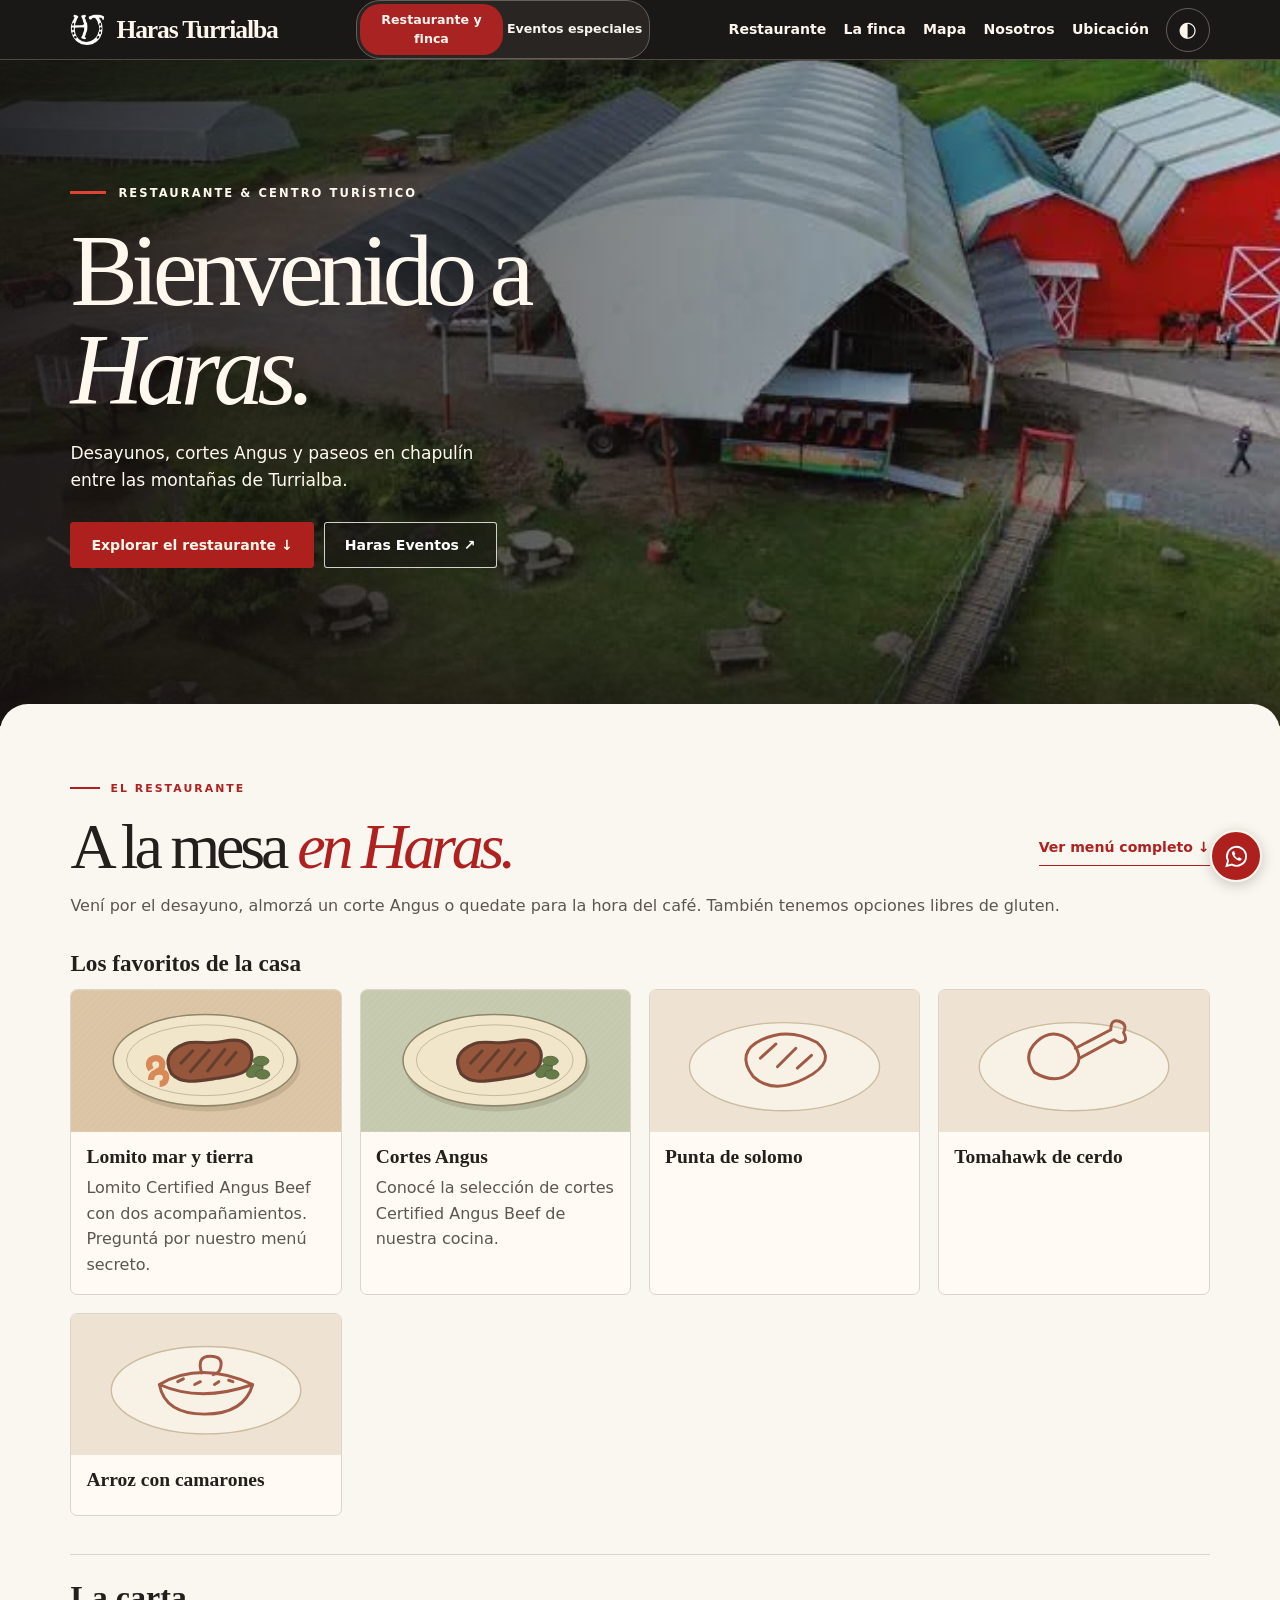
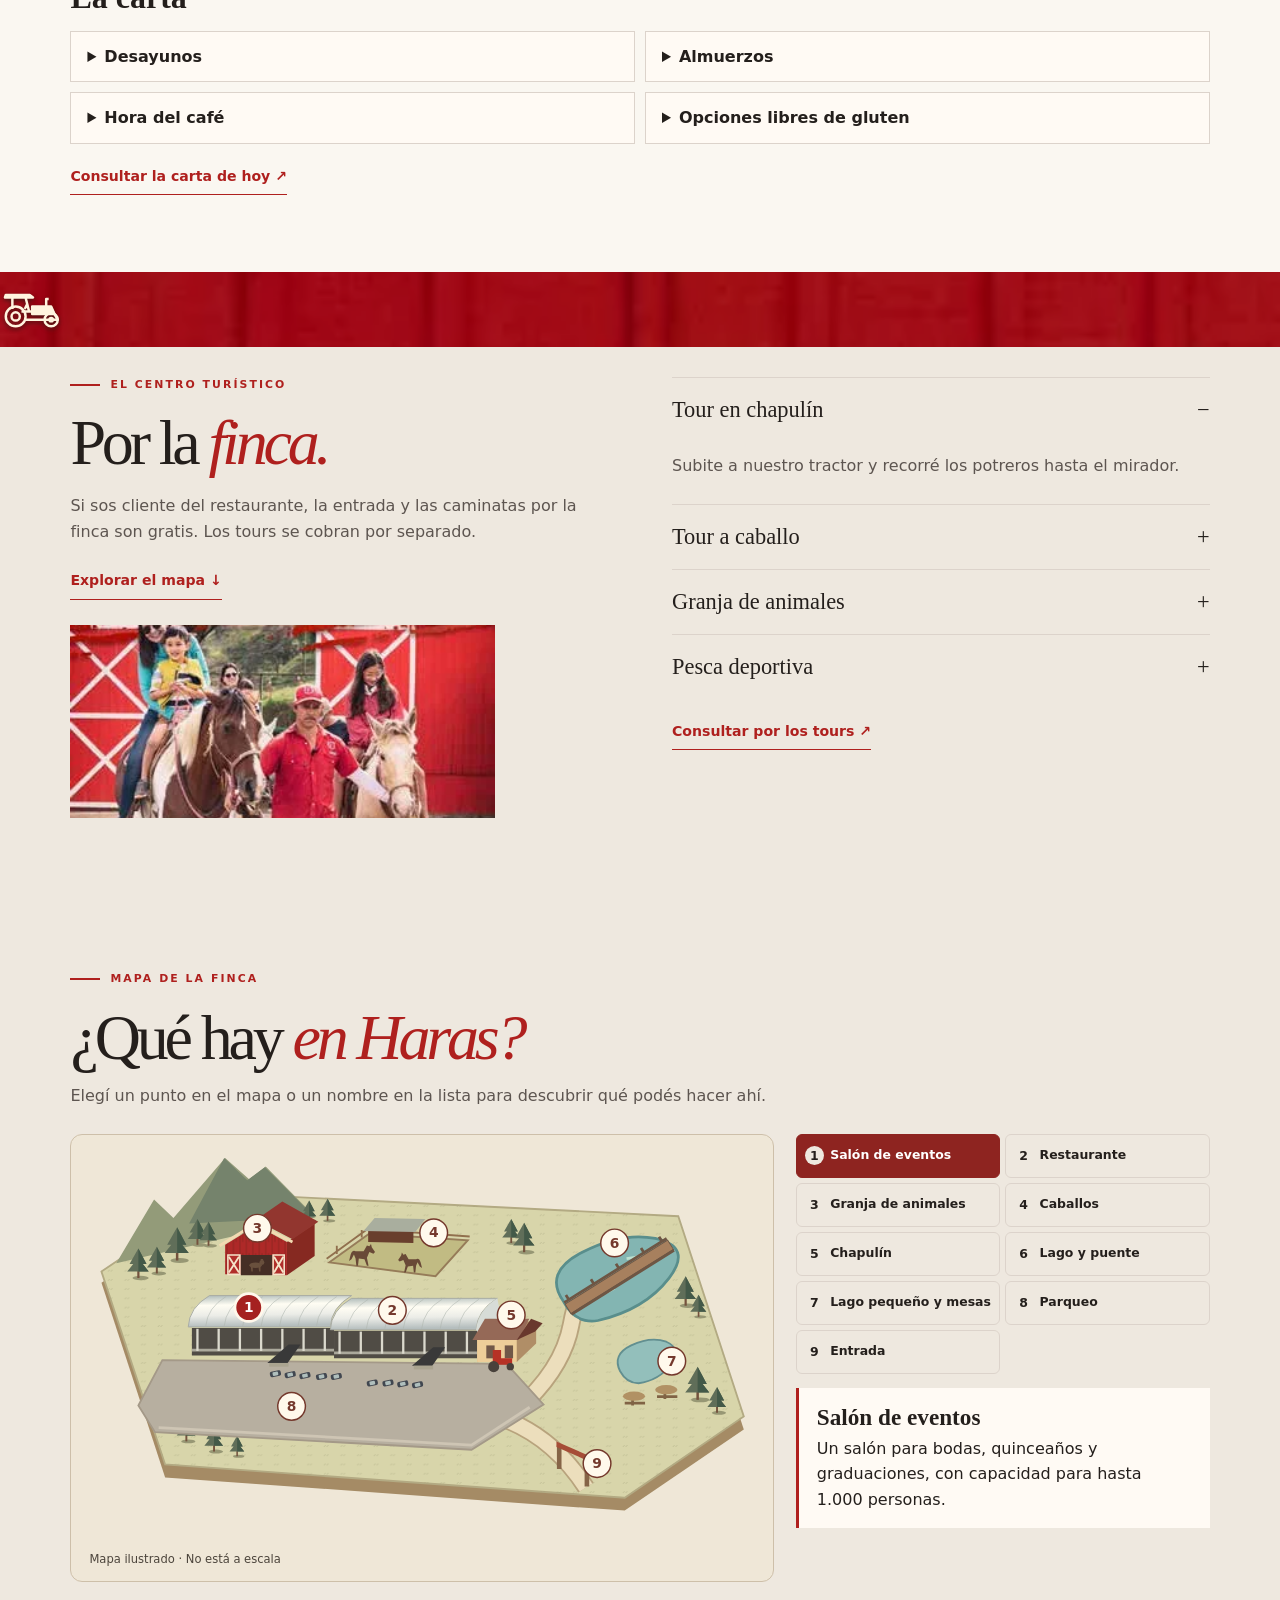
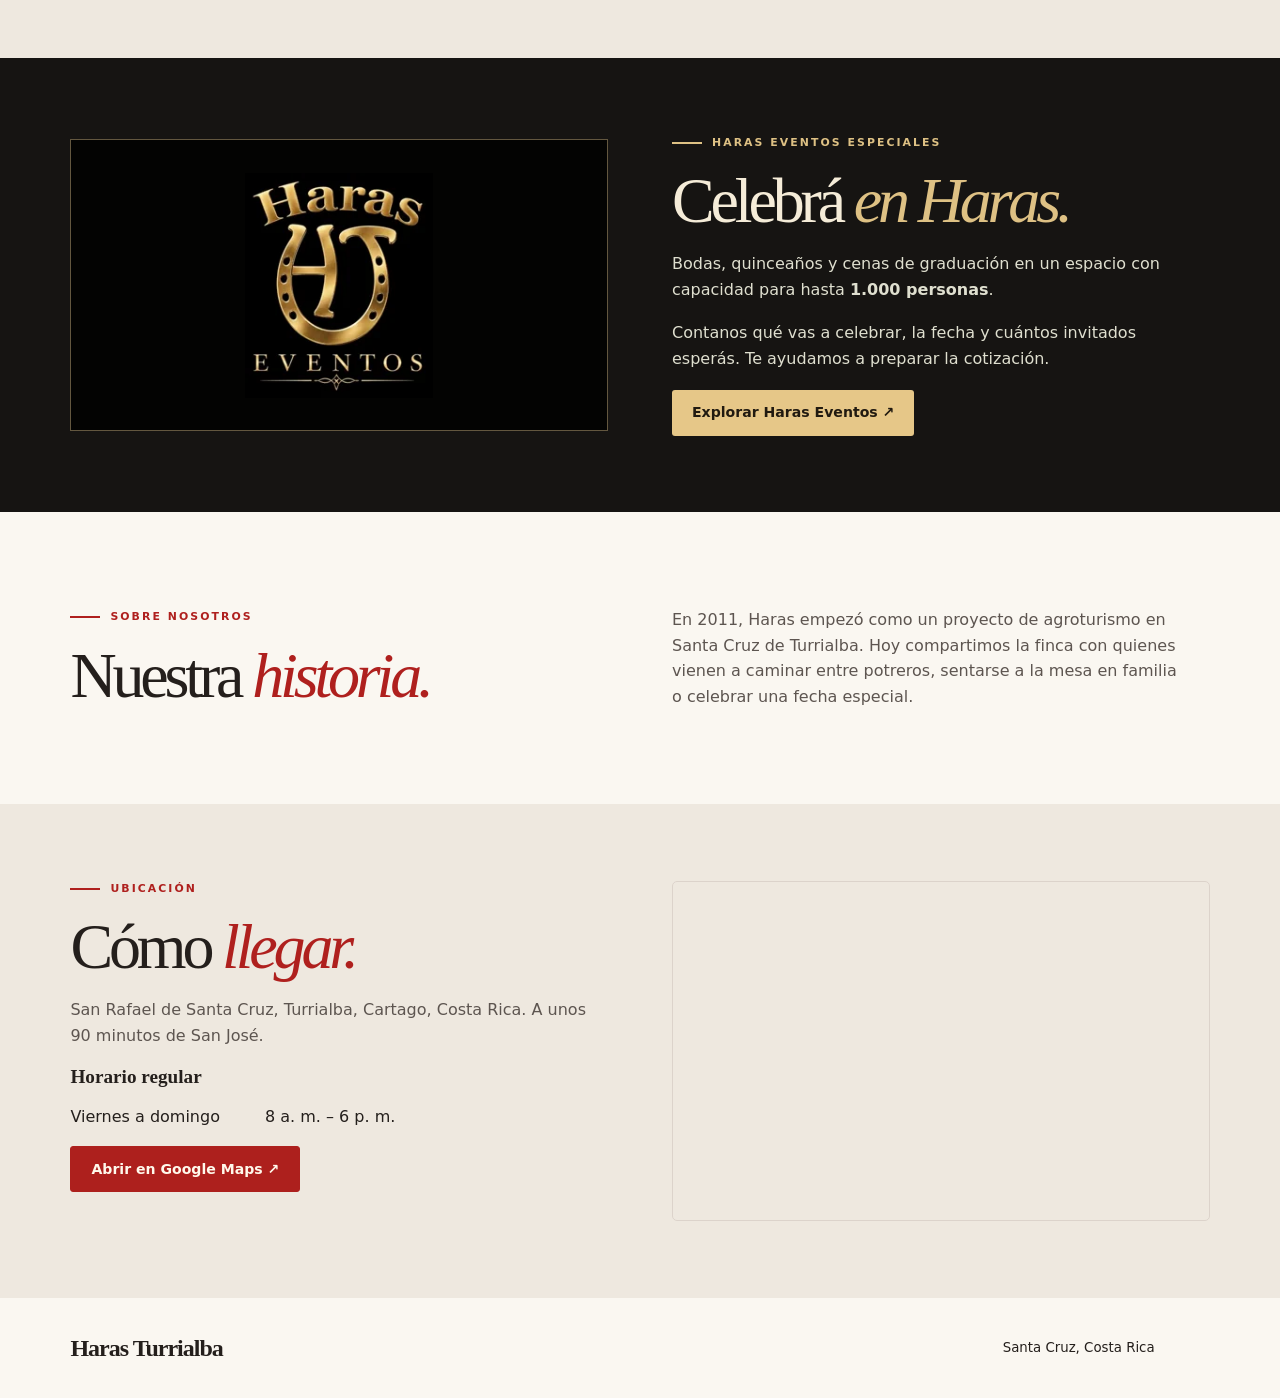
==== commit 96eec818: "Compactar navegación y redibujar el mapa según la finca real" ====
--- a/index.html
+++ b/index.html
@@ -6,23 +6,24 @@
   <meta name="theme-color" content="#f7f3ea">
   <meta name="description" content="Visitá Haras Turrialba en Santa Cruz. Restaurante con cortes Angus y opciones sin gluten, tours de finca y salón para bodas y eventos.">
   <title>Haras Turrialba · Restaurante, finca y eventos</title>
-  <link rel="stylesheet" href="styles.css?v=haras-4">
-  <script defer src="app.js?v=haras-4"></script>
+  <link rel="stylesheet" href="styles.css?v=haras-5">
+  <script defer src="app.js?v=haras-5"></script>
 </head>
 <body id="inicio">
 <a class="skip" href="#principal">Saltar al contenido</a>
 <header><div class="wrap bar">
   <a class="brand" href="#inicio"><img src="assets/herradura.webp" data-image="herradura" width="37" height="36" alt=""><span>Haras Turrialba</span></a>
-  <button class="mobile-toggle" aria-expanded="false" aria-controls="nav">Menú <span aria-hidden="true">☰</span></button>
-  <nav id="nav" aria-label="Principal"><a href="#restaurante">Restaurante</a><a href="#finca">La finca</a><a href="#croquis">Croquis</a><a href="#nosotros">Nosotros</a><a href="#ubicacion">Ubicación</a></nav>
+  <nav class="worlds" aria-label="Áreas de Haras"><a href="index.html" aria-current="page">Restaurante y finca</a><a href="eventos.html">Eventos especiales</a></nav>
+  <button aria-label="Menú principal" class="mobile-toggle" aria-expanded="false" aria-controls="nav"><svg viewBox="0 0 24 24" width="22" height="22" aria-hidden="true"><path d="M3 6h18M3 12h18M3 18h18" fill="none" stroke="currentColor" stroke-width="2" stroke-linecap="round"/></svg></button>
+  <nav id="nav" aria-label="Principal"><a href="#restaurante">Restaurante</a><a href="#finca">La finca</a><a href="#croquis">Mapa</a><a href="#nosotros">Nosotros</a><a href="#ubicacion">Ubicación</a></nav>
   <button class="theme" type="button" aria-label="Cambiar tema" title="Cambiar tema">◐</button>
-</div><nav class="worlds" aria-label="Áreas de Haras"><a href="index.html" aria-current="page">Restaurante y finca</a><a href="eventos.html">Eventos especiales</a></nav></header>
+</div></header>
 <main id="principal"><section class="cover"><img class="scene" data-image="portada" fetchpriority="high" alt=""><div class="wrap cover-copy"><p class="kicker">Restaurante &amp; centro turístico</p><h1>Bienvenido a<br><em>Haras.</em></h1><p>Desayunos, cortes Angus y paseos en chapulín entre las montañas de Turrialba.</p><div class="actions"><a class="btn solid" href="#restaurante">Explorar el restaurante ↓</a><a class="btn ghost" href="eventos.html">Haras Eventos ↗</a></div></div></section>
 <section class="menu-sheet" id="restaurante"><div class="wrap section"><p class="eyebrow"><span></span> El restaurante</p>
 <div class="heading"><h2>A la mesa <em>en Haras.</em></h2><a class="link" id="menu-link" href="#carta">Ver menú completo ↓</a></div>
 <p>Vení por el desayuno, almorzá un corte Angus o quedate para la hora del café. También tenemos opciones libres de gluten.</p>
 <h3 class="favorites-heading">Los favoritos de la casa</h3><div class="dishes" id="dishes"></div><div id="carta" class="carta"><h3>La carta</h3><div id="categorias"></div><a class="link" href="https://wa.me/50684342727?text=Hola%2C%20quisiera%20consultar%20la%20carta%20de%20hoy.">Consultar la carta de hoy ↗</a></div></div></section>
-<section class="field" id="finca"><div class="ruta" aria-hidden="true"><span class="rodada"><svg viewBox="0 0 80 48" width="66" height="40"><g fill="none" stroke="currentColor" stroke-width="3" stroke-linejoin="round"><path d="M7 7h29l4 3H6zM15 10v14m16-14 4 16m-5-2 3-6m-7 9h38l6 10H30"/><path fill="currentColor" d="M39 21h23l4 9H39z"/><path d="M56 21V12h3"/><circle cx="19" cy="33" r="12"/><circle cx="19" cy="33" r="5"/><circle cx="62" cy="37" r="8"/><circle cx="62" cy="37" r="2"/></g></svg></span></div><div class="wrap split"><div><p class="eyebrow"><span></span> El centro turístico</p><h2>Por la <em>finca.</em></h2><p>Si sos cliente del restaurante, la entrada y las caminatas por la finca son gratis. Los tours se cobran por separado.</p><a class="link" href="#croquis">Explorar el croquis ↓</a><img class="ride-photo" data-image="caballos" loading="lazy" alt=""></div>
+<section class="field" id="finca"><div class="ruta" aria-hidden="true"><img class="barn-timber" data-image="madera" alt="" loading="lazy"><span class="rodada"><svg viewBox="0 0 80 48" width="66" height="40"><g fill="none" stroke="currentColor" stroke-width="3" stroke-linejoin="round"><path d="M7 7h29l4 3H6zM15 10v14m16-14 4 16m-5-2 3-6m-7 9h38l6 10H30"/><path fill="currentColor" d="M39 21h23l4 9H39z"/><path d="M56 21V12h3"/><circle cx="19" cy="33" r="12"/><circle cx="19" cy="33" r="5"/><circle cx="62" cy="37" r="8"/><circle cx="62" cy="37" r="2"/></g></svg></span></div><div class="wrap split"><div><p class="eyebrow"><span></span> El centro turístico</p><h2>Por la <em>finca.</em></h2><p>Si sos cliente del restaurante, la entrada y las caminatas por la finca son gratis. Los tours se cobran por separado.</p><a class="link" href="#croquis">Explorar el mapa ↓</a><img class="ride-photo" data-image="caballos" loading="lazy" alt=""></div>
 <div class="experiences">
 <details open><summary>Tour en chapulín</summary><p>Subite a nuestro tractor y recorré los potreros hasta el mirador.</p></details>
 <details><summary>Tour a caballo</summary><p>Descubrí la finca a caballo con un recorrido guiado. Consultá horarios y tarifas antes de venir.</p></details>
@@ -30,20 +31,20 @@
 <details><summary>Pesca deportiva</summary><p>Hacé una parada para pescar. Escribinos para consultar las condiciones y la disponibilidad del día.</p></details>
 <a class="link" href="https://wa.me/50684342727?text=Hola%2C%20quisiera%20consultar%20por%20los%20tours%20de%20la%20finca.">Consultar por los tours ↗</a>
 </div></div></section>
-<section class="estate" id="croquis"><div class="wrap section"><p class="eyebrow"><span></span> El recorrido</p><h2>¿Qué hay <em>en Haras?</em></h2><p>Explorá cada lugar en el croquis o elegilo por nombre.</p><div class="atlas"><div class="terrain"><svg viewBox="0 0 760 450" class="estate-map" role="img" aria-labelledby="map-caption">
-<title id="map-caption">Croquis de Haras visto desde arriba, con la montaña al norte y la entrada al sureste. Los números corresponden a los botones del recorrido.</title>
+<section class="estate" id="croquis"><div class="wrap section"><p class="eyebrow"><span></span> Mapa de la finca</p><h2>¿Qué hay <em>en Haras?</em></h2><p>Elegí un punto en el mapa o un nombre en la lista para descubrir qué podés hacer ahí.</p><div class="atlas"><div class="terrain"><svg viewBox="0 0 760 450" class="estate-map" role="img" aria-labelledby="map-caption">
+<title id="map-caption">Mapa ilustrado de Haras. Los números corresponden a los lugares del recorrido.</title>
 <defs>
-  <pattern id="meadow" width="18" height="10" patternUnits="userSpaceOnUse"><path d="m4 8 2-2m1 2 2-2" stroke="#979870" fill="none" opacity=".38"/></pattern>
-  <g id="tree"><ellipse cx="3" cy="0" rx="11" ry="3" fill="#979774"/><path d="M0 0v-14" stroke="#74523d" stroke-width="3"/><path d="m0-40-12 21h5l-8 10h29l-8-10h5z" fill="#606e59"/><path d="M0-40v31h14l-8-10h5z" fill="#435948"/></g>
-  <g id="animal" fill="#69503d"><ellipse cy="-5" rx="9" ry="4"/><circle cx="9" cy="-9" r="3.5"/><path d="m-7-4 1 8h2v-7m8-1 1 8h2v-9m0-9 2 5 2-5"/></g>
-  <g id="table" fill="#806345"><path d="M-3 0v9h3V0m-10 5v3h22V5"/><ellipse cy="-1" rx="12" ry="5" fill="#b19164"/></g>
-</defs>
-<path d="m33 160 126-83 499 24 71 218-129 88-498-36z" fill="#a58b65"/>
-<path d="m33 148 126-85 499 25 71 217-129 88-498-36z" fill="#d8d5aa" stroke="#b3aa83" stroke-width="2"/>
-<path d="m33 148 126-85 499 25 71 217-129 88-498-36z" fill="url(#meadow)"/>
-<g fill="#939b79"><path d="m49 139 41-69 21 20 56-65 26 23 18-14 54 55z"/><path d="m128 96 38-71 25 24 19-14 54 54z" fill="#75836c"/></g>
-<path d="M558 382Q525 331 475 310T331 288M471 308Q532 260 542 205T578 142" fill="none" stroke="#b8a37d" stroke-width="20"/>
-<path d="M558 382Q525 331 475 310T331 288M471 308Q532 260 542 205T578 142" fill="none" stroke="#ecdebc" stroke-width="16"/><use href="#tree" transform="translate(73 155) scale(0.8)"/><use href="#tree" transform="translate(93 150) scale(0.72)"/><use href="#tree" transform="translate(115 136) scale(0.9)"/><use href="#tree" transform="translate(137 119) scale(0.7)"/><use href="#tree" transform="translate(149 120) scale(0.65)"/><use href="#tree" transform="translate(258 93) scale(0.55)"/><use href="#tree" transform="translate(278 93) scale(0.6)"/><use href="#tree" transform="translate(477 117) scale(0.65)"/><use href="#tree" transform="translate(491 127) scale(0.8)"/><use href="#tree" transform="translate(666 185) scale(0.8)"/><use href="#tree" transform="translate(680 197) scale(0.6)"/><use href="#tree" transform="translate(679 287) scale(0.9)"/><use href="#tree" transform="translate(700 301) scale(0.7)"/><use href="#tree" transform="translate(111 315) scale(0.86)"/><use href="#tree" transform="translate(125 332) scale(0.7)"/><use href="#tree" transform="translate(155 343) scale(0.7)"/><use href="#tree" transform="translate(180 348) scale(0.55)"/><g class="map-place" data-place="3" aria-hidden="true"><path d="m178 139 41-31 105 4-46 38z" fill="#babe89" stroke="#947953" stroke-width="3"/><path d="m177 136-1-9m22-7v-8m35 0v-10m36 11v-8m34 10v-8m-31 43v-10m-35 8v-10m-35 8v-10" stroke="#937652" stroke-width="3"/><use href="#animal" x="227" y="129"/><use href="#animal" x="252" y="136"/><g class="pin" transform="translate(208 104)"><circle r="15" fill="#fff9ec" stroke="#74382c"/><text fill="#74382c" stroke="none" y="5" text-anchor="middle">3</text></g></g><g class="map-place" data-place="4" aria-hidden="true"><g transform="translate(325 144)"><path d="M0 0h67l19 -20v-16H19L0 -16Z" fill="#b08e67"/><path d="M0 0h67v-16H0z" fill="#edce99"/><path d="M-5 -16l12.5 -23h72l-10.5 23z" fill="#a54c3c"/><path d="M67 -16l14.5 -23 11.5 5 -8 9z" fill="#69382d"/><path d="M10 -4v-6h9v6z" fill="#715848"/><path d="M30 -4v-6h9v6z" fill="#715848"/><path d="M50 -4v-6h9v6z" fill="#715848"/></g><use href="#animal" x="410" y="138"/><g class="pin" transform="translate(383 96)"><circle r="15" fill="#fff9ec" stroke="#74382c"/><text fill="#74382c" stroke="none" y="5" text-anchor="middle">4</text></g></g><g class="map-place" data-place="1" aria-hidden="true"><g transform="translate(184 250)"><path d="M0 0h120l32 -20v-34H32L0 -34Z" fill="#b08e67"/><path d="M0 0h120v-34H0z" fill="#edce99"/><path d="M-5 -34l19.0 -23h125l-17.0 23z" fill="#af5342"/><path d="M120 -34l21.0 -23 18.0 5 -8 9z" fill="#69382d"/><path d="M10 -4v-24h9v24z" fill="#715848"/><path d="M30 -4v-24h9v24z" fill="#715848"/><path d="M50 -4v-24h9v24z" fill="#715848"/><path d="M70 -4v-24h9v24z" fill="#715848"/><path d="M90 -4v-24h9v24z" fill="#715848"/><path d="M110 -4v-24h9v24z" fill="#715848"/></g><g class="pin" transform="translate(230 190)"><circle r="15" fill="#fff9ec" stroke="#74382c"/><text fill="#74382c" stroke="none" y="5" text-anchor="middle">1</text></g></g><g class="map-place" data-place="2" aria-hidden="true"><g transform="translate(304 250)"><path d="M0 0h113l32 -20v-34H32L0 -34Z" fill="#b08e67"/><path d="M0 0h113v-34H0z" fill="#edce99"/><path d="M-5 -34l19.0 -23h118l-17.0 23z" fill="#c4644d"/><path d="M113 -34l21.0 -23 18.0 5 -8 9z" fill="#69382d"/><path d="M10 -4v-24h9v24z" fill="#715848"/><path d="M30 -4v-24h9v24z" fill="#715848"/><path d="M50 -4v-24h9v24z" fill="#715848"/><path d="M70 -4v-24h9v24z" fill="#715848"/><path d="M90 -4v-24h9v24z" fill="#715848"/></g><g class="pin" transform="translate(363 198)"><circle r="15" fill="#fff9ec" stroke="#74382c"/><text fill="#74382c" stroke="none" y="5" text-anchor="middle">2</text></g></g><g class="map-place" data-place="5" aria-hidden="true"><g transform="translate(440 246)"><path d="M0 0h43l21 -20v-24H21L0 -24Z" fill="#b08e67"/><path d="M0 0h43v-24H0z" fill="#edce99"/><path d="M-5 -24l13.5 -23h48l-11.5 23z" fill="#956957"/><path d="M43 -24l15.5 -23 12.5 5 -8 9z" fill="#69382d"/><path d="M10 -4v-14h9v14z" fill="#715848"/><path d="M30 -4v-14h9v14z" fill="#715848"/></g><g fill="#b63226"><path d="M457 242h21v7h-21zm0-9h9v11h-9z"/><circle cx="458" cy="251" r="6" fill="#48413b"/><circle cx="476" cy="251" r="4" fill="#48413b"/></g><g class="pin" transform="translate(477 195)"><circle r="15" fill="#fff9ec" stroke="#74382c"/><text fill="#74382c" stroke="none" y="5" text-anchor="middle">5</text></g></g><g class="map-place" data-place="6" aria-hidden="true"><path d="M534 181q-23-32 20-54t79-15q41 9 15 43t-77 46q-24 4-37-20z" fill="#83b5b2" stroke="#598e8c" stroke-width="3"/><path d="M546 174q24 4 43-8m13-32 27-4" fill="none" stroke="#bde0cf" stroke-width="3"/><g transform="rotate(-32 592 155)"><rect x="529" y="149" width="131" height="12" fill="#a7805e" stroke="#6e5644"/><path d="M529 147h131m-131 15h131m-125-14v-7m32 7v-7m32 7v-7m32 7v-7m23 7v-7" stroke="#6e5644" stroke-width="3"/></g><g class="pin" transform="translate(589 117)"><circle r="15" fill="#fff9ec" stroke="#74382c"/><text fill="#74382c" stroke="none" y="5" text-anchor="middle">6</text></g></g><g class="map-place" data-place="7" aria-hidden="true"><path d="M595 256q-9-18 12-28t38-4q18 8 5 25t-35 20q-13 0-20-13z" fill="#93bfbb" stroke="#628f90" stroke-width="2"/><use href="#table" x="610" y="284"/><use href="#table" x="645" y="277"/><g class="pin" transform="translate(651 245)"><circle r="15" fill="#fff9ec" stroke="#74382c"/><text fill="#74382c" stroke="none" y="5" text-anchor="middle">7</text></g></g><g class="map-place" data-place="8" aria-hidden="true"><path d="m211 313 42-42 184 6-47 47z" fill="#c2b6a1" stroke="#a89b87"/><path d="m235 308 15-17" stroke="#e8e1d4" stroke-width="3"/><path d="m254 308 15-17" stroke="#e8e1d4" stroke-width="3"/><path d="m273 308 15-17" stroke="#e8e1d4" stroke-width="3"/><path d="m292 308 15-17" stroke="#e8e1d4" stroke-width="3"/><path d="m311 308 15-17" stroke="#e8e1d4" stroke-width="3"/><path d="m330 308 15-17" stroke="#e8e1d4" stroke-width="3"/><path d="m349 308 15-17" stroke="#e8e1d4" stroke-width="3"/><path d="m368 308 15-17" stroke="#e8e1d4" stroke-width="3"/><g class="pin" transform="translate(327 296)"><circle r="15" fill="#fff9ec" stroke="#74382c"/><text fill="#74382c" stroke="none" y="5" text-anchor="middle">8</text></g></g><g class="map-place" data-place="9" aria-hidden="true"><path d="m529 362 0-26m30 45v-30" stroke="#866447" stroke-width="5"/><path d="m526 332 34 15v6l-34-15z" fill="#a64d37"/><g class="pin" transform="translate(570 356)"><circle r="15" fill="#fff9ec" stroke="#74382c"/><text fill="#74382c" stroke="none" y="5" text-anchor="middle">9</text></g></g></svg><small>Croquis orientativo · Norte arriba</small></div><div class="atlas-guide"><div class="zones" role="group" aria-label="Lugares de la finca"><button type="button" data-zone="1" data-description="En el centro de la finca. El restaurante ocupa el lado derecho del mismo edificio." aria-pressed="true"><b>1</b> Salón de eventos</button><button type="button" data-zone="2" data-description="A la derecha del salón, junto al espacio donde guardamos el chapulín." aria-pressed="false"><b>2</b> Restaurante</button><button type="button" data-zone="3" data-description="Al norte del salón, al pie de la montaña." aria-pressed="false"><b>3</b> Granja de animales</button><button type="button" data-zone="4" data-description="Las caballerizas quedan a la derecha de la granja." aria-pressed="false"><b>4</b> Caballos</button><button type="button" data-zone="5" data-description="El tractor se guarda junto al extremo derecho del restaurante." aria-pressed="false"><b>5</b> Chapulín</button><button type="button" data-zone="6" data-description="Al este de las caballerizas está el lago principal, con su puente y la zona de pesca deportiva." aria-pressed="false"><b>6</b> Lago y puente</button><button type="button" data-zone="7" data-description="Más abajo del lago principal encontrás el segundo lago y las mesas para sentarte." aria-pressed="false"><b>7</b> Lago pequeño y mesas</button><button type="button" data-zone="8" data-description="Frente al salón y ligeramente hacia la derecha, de camino a la entrada." aria-pressed="false"><b>8</b> Parqueo</button><button type="button" data-zone="9" data-description="En el extremo sureste del terreno. Desde aquí se llega al parqueo." aria-pressed="false"><b>9</b> Entrada</button></div><div class="zone-info" role="status"><h3>Salón de eventos</h3><p>En el centro de la finca. El restaurante ocupa el lado derecho del mismo edificio.</p></div></div></div></div></section>
+  <pattern id="meadow" width="18" height="10" patternUnits="userSpaceOnUse"><path d="m4 8 2-2m1 2 2-2" stroke="#979870" fill="none" opacity=".38" /></pattern>
+  <g id="tree"><ellipse cx="3" cy="0" rx="11" ry="3" fill="#979774" /><path d="M0 0v-14" stroke="#74523d" stroke-width="3" /><path d="m0-40-12 21h5l-8 10h29l-8-10h5z" fill="#606e59" /><path d="M0-40v31h14l-8-10h5z" fill="#435948" /></g>
+  <g id="animal" fill="#69503d"><ellipse cy="-5" rx="9" ry="4" /><circle cx="9" cy="-9" r="3.5" /><path d="m-7-4 1 8h2v-7m8-1 1 8h2v-9m0-9 2 5 2-5" /></g>
+  <g id="table" fill="#806345"><path d="M-3 0v9h3V0m-10 5v3h22V5" /><ellipse cy="-1" rx="12" ry="5" fill="#b19164" /></g>
+<linearGradient id="tin" x2=".1" y2="1"><stop stop-color="#afbbb9" /><stop offset=".32" stop-color="#fffdf3" /><stop offset=".65" stop-color="#ebece7" /><stop offset="1" stop-color="#b5bebe" /></linearGradient><pattern id="boards" width="7" height="25" patternUnits="userSpaceOnUse"><rect width="7" height="25" fill="#ae2928" /><path d="M1 0v25m3-22v13" stroke="#84241f" stroke-width=".8" /></pattern><g id="mare" fill="#694937"><path d="M-11-8q-4-2-6 4l-2 8 3-2 3-6 2 5 1 9h2l1-9 7 1 3 8h2l-2-10 3-7 5 2 2-2-4-6-1-4-2 3-3-1-4 7z" /></g><g id="car"><rect width="12" height="6" rx="2" fill="#414750" /><rect x="3" y="1" width="6" height="4" rx="1" fill="#afbfbd" /></g></defs>
+<path d="m33 160 126-83 499 24 71 218-129 88-498-36z" fill="#a58b65" />
+<path d="m33 148 126-85 499 25 71 217-129 88-498-36z" fill="#d8d5aa" stroke="#b3aa83" stroke-width="2" />
+<path d="m33 148 126-85 499 25 71 217-129 88-498-36z" fill="url(#meadow)" />
+<g fill="#939b79"><path d="m49 139 41-69 21 20 56-65 26 23 18-14 54 55z" /><path d="m128 96 38-71 25 24 19-14 54 54z" fill="#75836c" /></g>
+<path d="M558 382Q525 331 475 310T331 288M471 308Q532 260 542 205T578 142" fill="none" stroke="#b8a37d" stroke-width="20" />
+<path d="M558 382Q525 331 475 310T331 288M471 308Q532 260 542 205T578 142" fill="none" stroke="#ecdebc" stroke-width="16" /><use href="#tree" transform="translate(73 155) scale(0.8)" /><use href="#tree" transform="translate(93 150) scale(0.72)" /><use href="#tree" transform="translate(115 136) scale(0.9)" /><use href="#tree" transform="translate(137 119) scale(0.7)" /><use href="#tree" transform="translate(149 120) scale(0.65)" /><use href="#tree" transform="translate(258 93) scale(0.55)" /><use href="#tree" transform="translate(278 93) scale(0.6)" /><use href="#tree" transform="translate(477 117) scale(0.65)" /><use href="#tree" transform="translate(491 127) scale(0.8)" /><use href="#tree" transform="translate(666 185) scale(0.8)" /><use href="#tree" transform="translate(680 197) scale(0.6)" /><use href="#tree" transform="translate(679 287) scale(0.9)" /><use href="#tree" transform="translate(700 301) scale(0.7)" /><use href="#tree" transform="translate(111 315) scale(0.86)" /><use href="#tree" transform="translate(125 332) scale(0.7)" /><use href="#tree" transform="translate(155 343) scale(0.7)" /><use href="#tree" transform="translate(180 348) scale(0.55)" /><g class="map-place" data-place="3" aria-hidden="true"><path d="M167 151v-32l34-21 33 18v36z" fill="url(#boards)" /><path d="m234 116 30-20v35l-30 21z" fill="#862921" /><path d="m161 120 39-28 40 21 28-19-39-22-29 20" fill="#92362f" /><path d="m161 120 39-24 40 20" fill="none" stroke="#f2dab2" stroke-width="3" /><path d="M184 152v-22h34v22" fill="#452e25" /><path d="M170 151v-21h13v21zm49 0v-21h12v21z" fill="#b12e2a" stroke="#f5e4c9" stroke-width="1.7" /><path d="m171 132 11 17m0-17-11 17m49-17 10 17m0-17-10 17" stroke="#f5e4c9" stroke-width="2" /><use href="#animal" transform="translate(200 145) scale(.76)" /><g class="pin" transform="translate(202 101)"><circle r="15" fill="#fff9ec" stroke="#74382c" /><text fill="#74382c" stroke="none" y="5" text-anchor="middle">3</text></g></g><g class="map-place" data-place="4" aria-hidden="true"><path d="m280 138 43-31 107 7-35 39z" fill="#c1bb83" stroke="#967c59" stroke-width="2" /><path d="m277 134 44-32 111 8m-144 19v-9m27-9v-8m25 3v-8m29 10v-8m31 10v-7" fill="none" stroke="#91704e" stroke-width="2" /><path d="M322 116v-13h49v14z" fill="#693f2d" /><path d="m317 104 12-14 55 1-11 14z" fill="#a9ae9e" /><use href="#mare" transform="translate(318 133) scale(.88)" /><use href="#mare" transform="translate(365 141) scale(-.81 .81)" /><g class="pin" transform="translate(393 106)"><circle r="15" fill="#fff9ec" stroke="#74382c" /><text fill="#74382c" stroke="none" y="5" text-anchor="middle">4</text></g></g><g class="map-place" data-place="8" aria-hidden="true"><path d="m99 244 373 4 40 44-78 49-343-19-18-29z" fill="#b7afa0" stroke="#a49988" stroke-width="2" /><path d="m95 317 339 19 63-41" fill="none" stroke="#cec5b4" stroke-width="3" /><use href="#car" transform="translate(215 257) rotate(-12)" /><use href="#car" transform="translate(231 258) rotate(-12)" /><use href="#car" transform="translate(247 259) rotate(-12)" /><use href="#car" transform="translate(265 260) rotate(-12)" /><use href="#car" transform="translate(281 260) rotate(-12)" /><use href="#car" transform="translate(320 267) rotate(-12)" /><use href="#car" transform="translate(337 267) rotate(-12)" /><use href="#car" transform="translate(353 268) rotate(-12)" /><use href="#car" transform="translate(369 269) rotate(-12)" /><g class="pin" transform="translate(239 294)"><circle r="15" fill="#fff9ec" stroke="#74382c" /><text fill="#74382c" stroke="none" y="5" text-anchor="middle">8</text></g></g><g class="map-place" data-place="1" aria-hidden="true"><path d="M131 212h154v30H131z" fill="#504c45" /><path d="M131 236h154" stroke="#aba99c" stroke-width="3" /><path d="M137 213v24" stroke="#dbd9cd" stroke-width="2.5" /><path d="M160 213v24" stroke="#dbd9cd" stroke-width="2.5" /><path d="M183 213v24" stroke="#dbd9cd" stroke-width="2.5" /><path d="M206 213v24" stroke="#dbd9cd" stroke-width="2.5" /><path d="M229 213v24" stroke="#dbd9cd" stroke-width="2.5" /><path d="M252 213v24" stroke="#dbd9cd" stroke-width="2.5" /><path d="M275 213v24" stroke="#dbd9cd" stroke-width="2.5" /><path d="M127 211q1-21 23-34h154q-22 13-23 34z" fill="url(#tin)" stroke="#a6aaa2" stroke-width="1" /><path d="M146 210q2-20 22-32" stroke="#aeb5ae" opacity=".62" fill="none" /><path d="M166 210q2-20 22-32" stroke="#aeb5ae" opacity=".62" fill="none" /><path d="M186 210q2-20 22-32" stroke="#aeb5ae" opacity=".62" fill="none" /><path d="M206 210q2-20 22-32" stroke="#aeb5ae" opacity=".62" fill="none" /><path d="M226 210q2-20 22-32" stroke="#aeb5ae" opacity=".62" fill="none" /><path d="M246 210q2-20 22-32" stroke="#aeb5ae" opacity=".62" fill="none" /><path d="M266 210q2-20 22-32" stroke="#aeb5ae" opacity=".62" fill="none" /><path d="m235.72000000000003 230 13 0-14 20-22 0z" fill="#393939" /><path d="m214.72000000000003 250 21 0v4h-21z" fill="#aaa490" /><g class="pin" transform="translate(192.6 190)"><circle r="15" fill="#fff9ec" stroke="#74382c" /><text fill="#74382c" stroke="none" y="5" text-anchor="middle">1</text></g></g><g class="map-place" data-place="2" aria-hidden="true"><path d="M285 212h158v30H285z" fill="#504c45" /><path d="M285 236h158" stroke="#aba99c" stroke-width="3" /><path d="M291 213v24" stroke="#dbd9cd" stroke-width="2.5" /><path d="M314 213v24" stroke="#dbd9cd" stroke-width="2.5" /><path d="M337 213v24" stroke="#dbd9cd" stroke-width="2.5" /><path d="M360 213v24" stroke="#dbd9cd" stroke-width="2.5" /><path d="M383 213v24" stroke="#dbd9cd" stroke-width="2.5" /><path d="M406 213v24" stroke="#dbd9cd" stroke-width="2.5" /><path d="M429 213v24" stroke="#dbd9cd" stroke-width="2.5" /><path d="M281 211q1-21 23-34h158q-22 13-23 34z" fill="url(#tin)" stroke="#a6aaa2" stroke-width="1" /><path d="M300 210q2-20 22-32" stroke="#aeb5ae" opacity=".62" fill="none" /><path d="M320 210q2-20 22-32" stroke="#aeb5ae" opacity=".62" fill="none" /><path d="M340 210q2-20 22-32" stroke="#aeb5ae" opacity=".62" fill="none" /><path d="M360 210q2-20 22-32" stroke="#aeb5ae" opacity=".62" fill="none" /><path d="M380 210q2-20 22-32" stroke="#aeb5ae" opacity=".62" fill="none" /><path d="M400 210q2-20 22-32" stroke="#aeb5ae" opacity=".62" fill="none" /><path d="M420 210q2-20 22-32" stroke="#aeb5ae" opacity=".62" fill="none" /><path d="M440 210q2-20 22-32" stroke="#aeb5ae" opacity=".62" fill="none" /><path d="M439 211q2-21 23-34l4 21-23 20z" fill="#d7dcd7" /><path d="m392.44 230 13 0-14 20-22 0z" fill="#393939" /><path d="m371.44 250 21 0v4h-21z" fill="#aaa490" /><g class="pin" transform="translate(348.2 190)"><circle r="15" fill="#fff9ec" stroke="#74382c" /><text fill="#74382c" stroke="none" y="5" text-anchor="middle">2</text></g></g><g class="map-place" data-place="5" aria-hidden="true"><g transform="translate(440 246)"><path d="M0 0h43l21 -20v-24H21L0 -24Z" fill="#b08e67" /><path d="M0 0h43v-24H0z" fill="#edce99" /><path d="M-5 -24l13.5 -23h48l-11.5 23z" fill="#956957" /><path d="M43 -24l15.5 -23 12.5 5 -8 9z" fill="#69382d" /><path d="M10 -4v-14h9v14z" fill="#715848" /><path d="M30 -4v-14h9v14z" fill="#715848" /></g><g fill="#b63226"><path d="M457 242h21v7h-21zm0-9h9v11h-9z" /><circle cx="458" cy="251" r="6" fill="#48413b" /><circle cx="476" cy="251" r="4" fill="#48413b" /></g><g class="pin" transform="translate(477 195)"><circle r="15" fill="#fff9ec" stroke="#74382c" /><text fill="#74382c" stroke="none" y="5" text-anchor="middle">5</text></g></g><g class="map-place" data-place="6" aria-hidden="true"><path d="M534 181q-23-32 20-54t79-15q41 9 15 43t-77 46q-24 4-37-20z" fill="#83b5b2" stroke="#598e8c" stroke-width="3" /><path d="M546 174q24 4 43-8m13-32 27-4" fill="none" stroke="#bde0cf" stroke-width="3" /><g transform="rotate(-32 592 155)"><rect x="529" y="149" width="131" height="12" fill="#a7805e" stroke="#6e5644" /><path d="M529 147h131m-131 15h131m-125-14v-7m32 7v-7m32 7v-7m32 7v-7m23 7v-7" stroke="#6e5644" stroke-width="3" /></g><g class="pin" transform="translate(589 117)"><circle r="15" fill="#fff9ec" stroke="#74382c" /><text fill="#74382c" stroke="none" y="5" text-anchor="middle">6</text></g></g><g class="map-place" data-place="7" aria-hidden="true"><path d="M595 256q-9-18 12-28t38-4q18 8 5 25t-35 20q-13 0-20-13z" fill="#93bfbb" stroke="#628f90" stroke-width="2" /><use href="#table" x="610" y="284" /><use href="#table" x="645" y="277" /><g class="pin" transform="translate(651 245)"><circle r="15" fill="#fff9ec" stroke="#74382c" /><text fill="#74382c" stroke="none" y="5" text-anchor="middle">7</text></g></g><g class="map-place" data-place="9" aria-hidden="true"><path d="m529 362 0-26m30 45v-30" stroke="#866447" stroke-width="5" /><path d="m526 332 34 15v6l-34-15z" fill="#a64d37" /><g class="pin" transform="translate(570 356)"><circle r="15" fill="#fff9ec" stroke="#74382c" /><text fill="#74382c" stroke="none" y="5" text-anchor="middle">9</text></g></g></svg><small>Mapa ilustrado · No está a escala</small></div><div class="atlas-guide"><div class="zones" role="group" aria-label="Lugares de la finca"><button type="button" data-zone="1" data-description="Un salón para bodas, quinceaños y graduaciones, con capacidad para hasta 1.000 personas." aria-pressed="true"><b>1</b> Salón de eventos</button><button type="button" data-zone="2" data-description="Desayunos, cortes Angus y café bajo el techo curvo de Haras. También hay opciones libres de gluten." aria-pressed="false"><b>2</b> Restaurante</button><button type="button" data-zone="3" data-description="Entrá al granero de madera roja para conocer a los animales de la finca." aria-pressed="false"><b>3</b> Granja de animales</button><button type="button" data-zone="4" data-description="Conocé los caballos en el potrero y consultá por los paseos a caballo." aria-pressed="false"><b>4</b> Caballos</button><button type="button" data-zone="5" data-description="El punto de salida del paseo en chapulín por la finca. Consultá los horarios del tour." aria-pressed="false"><b>5</b> Chapulín</button><button type="button" data-zone="6" data-description="Cruzá el puente para ver el lago de cerca o consultá por la pesca deportiva." aria-pressed="false"><b>6</b> Lago y puente</button><button type="button" data-zone="7" data-description="Un lugar para sentarte junto al agua y hacer una pausa durante el recorrido." aria-pressed="false"><b>7</b> Lago pequeño y mesas</button><button type="button" data-zone="8" data-description="Un área amplia para dejar el carro y seguir a pie hacia el restaurante o el salón." aria-pressed="false"><b>8</b> Parqueo</button><button type="button" data-zone="9" data-description="El acceso a Haras desde San Rafael de Santa Cruz. En Ubicación podés abrir la ruta en Google Maps." aria-pressed="false"><b>9</b> Entrada</button></div><div class="zone-info" role="status"><h3>Salón de eventos</h3><p>Un salón para bodas, quinceaños y graduaciones, con capacidad para hasta 1.000 personas.</p></div></div></div></div></section>
 <section class="event" id="eventos"><div class="wrap split"><div class="event-mark"><img width="190" height="225" data-image="eventos" alt="Haras Eventos Especiales"></div><div><p class="eyebrow"><span></span> Haras Eventos Especiales</p><h2>Celebrá <em>en Haras.</em></h2><p>Bodas, quinceaños y cenas de graduación en un espacio con capacidad para hasta <strong>1.000 personas</strong>.</p><p>Contanos qué vas a celebrar, la fecha y cuántos invitados esperás. Te ayudamos a preparar la cotización.</p><a class="btn gold" href="eventos.html">Explorar Haras Eventos ↗</a></div></div></section>
 <section class="wrap section split story" id="nosotros"><div><p class="eyebrow"><span></span> Sobre nosotros</p><h2>Nuestra <em>historia.</em></h2></div><p>En 2011, Haras empezó como un proyecto de agroturismo en Santa Cruz de Turrialba. Hoy compartimos la finca con quienes vienen a caminar entre potreros, sentarse a la mesa en familia o celebrar una fecha especial.</p></section>
 <section class="location" id="ubicacion"><div class="wrap split"><div><p class="eyebrow"><span></span> Ubicación</p><h2>Cómo <em>llegar.</em></h2><p>San Rafael de Santa Cruz, Turrialba, Cartago, Costa Rica. A unos 90 minutos de San José.</p><h3>Horario regular</h3><dl><dt>Viernes a domingo</dt><dd>8 a. m. – 6 p. m.</dd></dl><a class="btn solid" href="https://maps.app.goo.gl/LxcqaUDGH4dQ4We5A">Abrir en Google Maps ↗</a></div>
--- a/styles.css
+++ b/styles.css
@@ -1,10 +1,10 @@
 :root{color-scheme:light;--paper:#f8f5eb;--ink:#28352a;--muted:#566155;--accent:#933b2f;--line:#d3d2c2;--soft:#efeedf;--card:#fffcf2}
 :root[data-theme=dark]{color-scheme:dark;--paper:#20271f;--ink:#f2eedf;--muted:#c2c7b5;--accent:#f4a18c;--line:#515a4c;--soft:#2a3429;--card:#364034}
 *{box-sizing:border-box}html{scroll-behavior:smooth;scroll-padding-top:90px}body{margin:0;background:var(--paper);color:var(--ink);font:16px/1.6 system-ui,sans-serif}a{color:inherit;text-decoration:none}button,summary{cursor:pointer}button{font:inherit;color:inherit;background:none}a:focus-visible,button:focus-visible,summary:focus-visible{outline:3px solid #da8844;outline-offset:4px}.wrap{width:min(1200px,89%);margin-inline:auto}.skip{position:fixed;left:8px;top:-80px;background:var(--paper);z-index:5;padding:10px}.skip:focus{top:8px}
-header{background:var(--paper);position:sticky;top:0;z-index:3;border-bottom:1px solid var(--line)}.bar,nav,.actions,.heading,.facts,footer,.brand{display:flex;align-items:center}.bar{min-height:76px;gap:25px}.brand{font:bold 24px/1 Georgia,serif;letter-spacing:-1px;gap:10px}.brand img{object-fit:contain}.bar nav{margin-left:auto;gap:clamp(14px,2vw,32px)}nav a,.mobile-toggle,.facts a,.btn,.link{font-size:.88rem;font-weight:620}nav a{padding:10px 0}.theme,.mobile-toggle{border:1px solid var(--line);border-radius:30px;min-width:44px;height:44px}.theme{font-size:21px}.mobile-toggle{display:none}
+header{background:var(--paper);position:sticky;top:0;z-index:3;border-bottom:1px solid var(--line)}.bar,nav,.actions,.heading,.facts,footer,.brand{display:flex;align-items:center}.bar{min-height:76px;gap:25px}.brand{font:bold 24px/1 Georgia,serif;letter-spacing:-1px;gap:10px}.brand img{object-fit:contain}.bar #nav{margin-left:auto;gap:clamp(14px,2vw,32px)}nav a,.mobile-toggle,.facts a,.btn,.link{font-size:.88rem;font-weight:620}nav a{padding:10px 0}.theme,.mobile-toggle{border:1px solid var(--line);border-radius:30px;min-width:44px;height:44px}.theme{font-size:21px}.mobile-toggle{display:none}
 .hero,.split{display:grid;align-items:center;gap:clamp(28px,5vw,80px);grid-template-columns:1fr 1fr}.hero{padding-block:clamp(40px,5vw,84px);grid-template-columns:1fr 1.1fr}.eyebrow{display:flex;align-items:center;gap:10px;font:bold .68rem/1.4 system-ui,sans-serif;text-transform:uppercase;letter-spacing:.19em;color:var(--accent);margin:0 0 20px}.eyebrow span{width:30px;height:2px;background:currentColor}h1,h2,h3,figcaption b{font-family:Georgia,'Times New Roman',serif}h1,h2,h3,p,figure{margin:0}h1,h2{font-weight:400;letter-spacing:-.065em;line-height:.98}h1{font-size:clamp(66px,7.7vw,118px)}em{color:var(--accent);font-weight:400}.lead{max-width:400px;margin-top:24px;font-size:1.06rem}.lead,.section>p:not(.eyebrow),.split p:not(.eyebrow),article p{color:var(--muted)}.actions{gap:10px;flex-wrap:wrap;margin-top:29px}.btn{display:inline-flex;align-items:center;justify-content:center;gap:16px;min-height:46px;padding:10px 20px;border:1px solid var(--line);border-radius:6px;transition:transform .2s,box-shadow .2s}.solid{background:#90382d;color:#fff9ec;border-color:#90382d}.btn:hover,.whatsapp:hover{transform:translateY(-2px);box-shadow:0 4px 12px #20251c25}.btn span{font-size:18px}.postcard{margin:7px 5px;background:#f2e8cd;border:1px solid #c6ba98;padding:10px 10px 0;transform:rotate(1.4deg);box-shadow:4px 5px 0 #b5aa8c30}.art{aspect-ratio:1.53;background:#c5c49f;overflow:hidden}.art img{width:100%;height:100%;object-fit:cover}figcaption{display:flex;justify-content:space-between;align-items:center;gap:10px;color:#3c4835;padding:10px 5px}figcaption b{font-style:italic;font-size:1.1rem}figcaption span{font:600 .57rem system-ui;letter-spacing:.12em;text-transform:uppercase}
 .visit-strip{background:#304738;color:#faf4df}.facts{justify-content:space-around;min-height:64px}.facts a{display:flex;align-items:center;gap:12px;padding:7px}.facts i{font:normal 1.5rem Georgia;color:#dac693}.section,.field,.event,.location{padding-block:clamp(48px,6vw,86px)}h2{font-size:clamp(44px,5vw,76px)}h3{font-size:1.45rem;line-height:1.15}.heading{justify-content:space-between;gap:18px}.section>p:not(.eyebrow){margin-top:14px}.link{display:inline-block;color:var(--accent);border-bottom:1px solid;padding:7px 0}.dishes{display:grid;grid-template-columns:repeat(2,1fr);gap:24px;margin-top:28px}article img{width:100%;aspect-ratio:2.3;object-fit:cover;border-radius:4px;background:var(--soft)}article h3{margin:14px 0 7px}.field,.location{background:var(--soft)}.split{align-items:start}.split p:not(.eyebrow){margin:18px 0;max-width:51ch}.experiences details{border-top:1px solid var(--line);padding:7px 0}.experiences summary{list-style:none;padding:12px 0;font:1.4rem Georgia}.experiences summary::-webkit-details-marker{display:none}.experiences summary::after{content:'+';float:right}.experiences details[open] summary::after{content:'−'}.experiences details p{margin:4px 20px 16px 0}.experiences .link{margin-top:14px}.event{background:#181e19;color:#f5ecd8}.event .split{align-items:center}.event .eyebrow,.event em{color:#dec184}.event .split p:not(.eyebrow){color:#dfdfcf}.event-mark{background:#020301;min-height:292px;display:grid;place-items:center;border:1px solid #63573f}.event-mark img{object-fit:contain}.gold{background:#e4c891;color:#262920;border:0}.story{align-items:center}.location h3{font-size:1.2rem}dl{display:grid;grid-template-columns:auto auto;max-width:365px;gap:5px}dd{margin:0}iframe{width:100%;height:340px;border:1px solid var(--line);border-radius:5px}footer{justify-content:space-between;min-height:100px;padding-right:55px}.whatsapp{display:grid;place-items:center;position:fixed;z-index:4;bottom:max(18px,env(safe-area-inset-bottom));right:18px;width:52px;height:52px;border-radius:50%;background:#286548;color:white;border:2px solid #faf2dc;box-shadow:0 3px 14px #0003;transition:transform .2s}nav a:hover,.link:hover{color:var(--accent);text-decoration:underline}
-@media(max-width:810px){.bar{min-height:64px;justify-content:space-between}.mobile-toggle{display:block;padding:0 15px}.bar nav{display:none;position:absolute;inset:100% 0 auto;background:var(--paper);margin:0;padding:9px 5.5% 15px;border-bottom:1px solid var(--line)}.bar nav.open{display:grid}.bar nav a{padding:7px 0}.theme{display:none}.hero,.split{grid-template-columns:1fr}.hero{padding-block:32px;gap:25px}.hero h1 br{display:none}.lead{max-width:54ch;margin-top:14px}.actions{margin-top:18px}.postcard{max-width:580px;width:97%;justify-self:center}.art{aspect-ratio:1.85}.hero h1{font-size:clamp(56px,11vw,80px)}.facts{gap:6px;min-height:65px}.facts a{font-size:.74rem;gap:5px}.facts i{font-size:1.15rem}.split{gap:22px}.event-mark{min-height:200px}.event-mark img{height:165px}.heading{align-items:flex-start;flex-direction:column;gap:9px}.section,.field,.event,.location{padding-block:45px}.brand{font-size:21px}.bar img{height:42px;width:36px}.dishes{gap:15px}.dishes img{aspect-ratio:1.4}footer{gap:10px;align-items:start;flex-direction:column;justify-content:center}}
+@media(max-width:810px){.bar{min-height:64px;justify-content:space-between}.mobile-toggle{display:block;padding:0 15px}.bar #nav{display:none;position:absolute;inset:100% 0 auto;background:var(--paper);margin:0;padding:9px 5.5% 15px;border-bottom:1px solid var(--line)}.bar #nav.open{display:grid}.bar #nav a{padding:7px 0}.theme{display:none}.hero,.split{grid-template-columns:1fr}.hero{padding-block:32px;gap:25px}.hero h1 br{display:none}.lead{max-width:54ch;margin-top:14px}.actions{margin-top:18px}.postcard{max-width:580px;width:97%;justify-self:center}.art{aspect-ratio:1.85}.hero h1{font-size:clamp(56px,11vw,80px)}.facts{gap:6px;min-height:65px}.facts a{font-size:.74rem;gap:5px}.facts i{font-size:1.15rem}.split{gap:22px}.event-mark{min-height:200px}.event-mark img{height:165px}.heading{align-items:flex-start;flex-direction:column;gap:9px}.section,.field,.event,.location{padding-block:45px}.brand{font-size:21px}.bar img{height:42px;width:36px}.dishes{gap:15px}.dishes img{aspect-ratio:1.4}footer{gap:10px;align-items:start;flex-direction:column;justify-content:center}}
 @media(max-width:470px){.facts a{flex-direction:column;text-align:center}.eyebrow{margin-bottom:14px}.intro .btn{font-size:.82rem;gap:9px;padding-inline:13px}.dishes{grid-template-columns:1fr}.dishes img{aspect-ratio:2.2}.lead{font-size:1rem}figcaption b{font-size:.9rem}figcaption span{font-size:.48rem}}
 @media(prefers-reduced-motion:no-preference){.intro,.postcard{animation:appear .6s ease-out}@keyframes appear{from{opacity:.1;translate:0 8px}to{opacity:1;translate:0 0}}}
 @media(prefers-reduced-motion:reduce){html{scroll-behavior:auto}*,*::before,*::after{transition:none!important;animation:none!important}}
@@ -12,11 +12,11 @@
 /* La finca usa la paleta de los rótulos de Haras. */
 :root{--paper:#faf7f1;--ink:#241f1c;--muted:#5d5550;--accent:#af201e;--line:#dcd3cb;--soft:#eee8df;--card:#fffaf4}
 :root[data-theme=dark]{--paper:#1b1a19;--ink:#faf4ec;--muted:#c7beb8;--accent:#ff8781;--line:#4a4441;--soft:#282524;--card:#322f2d}
-header{background:#191817;color:#fff7ed;border-bottom:1px solid #514743}.bar .brand img{width:174px;height:44px;object-fit:contain}.bar .portal{border-left:1px solid #726964;padding-left:20px;color:#f8c9bd}.bar button{border-color:#675f5a}.bar nav a:hover{color:white}.cover{position:relative;isolation:isolate;display:flex;flex-direction:column;justify-content:center;min-height:clamp(510px,74svh,850px);background:#332c28;color:#fff8ee;overflow:hidden}.scene{position:absolute;inset:0;width:100%;height:100%;object-fit:cover;object-position:50% 47%;z-index:-2}.cover::after{content:'';position:absolute;inset:0;z-index:-1;background:linear-gradient(90deg,#161110dc 0%,#17131088 43%,#1814111c 100%),linear-gradient(0deg,#19130f99,transparent 34%)}.cover-copy{padding:56px 0 90px}.kicker{font-size:.72rem;letter-spacing:.18em;text-transform:uppercase;font-weight:720;display:flex;align-items:center;gap:12px;margin-bottom:20px}.kicker:before{content:'';width:36px;height:3px;background:#e04234}.cover h1{font-size:clamp(65px,7.9vw,126px);letter-spacing:-.065em;text-shadow:0 2px 16px #1a100f30}.cover h1 em{color:inherit}.cover-copy>p:not(.kicker){max-width:440px;font-size:1.07rem;line-height:1.55;margin-top:20px}.cover-foot{position:absolute;inset:auto 0 19px;display:flex;justify-content:space-between;border-top:1px solid #fff7;padding-top:12px;font-size:.69rem;font-weight:600;text-transform:uppercase;letter-spacing:.13em}.ghost{background:#18151388;border-color:#fffc;color:#fff}.solid,.whatsapp{background:#ad201d;border-color:#ad201d}.whatsapp{border-color:#fff6ed}.visit-strip{background:#8d1917;color:white}.facts i{color:#ffe4d9}.btn{border-radius:3px}.event{background:#161412}.event-mark{background:#030302}.field{position:relative;padding-top:0}.ruta{width:89%;max-width:1200px;margin:0 auto 30px;height:51px;border-bottom:2px dashed var(--line);position:relative}.rodada{color:var(--accent);position:absolute;left:0;bottom:-5px;display:block;transform:translateX(var(--travel,0px))}.ride-photo{width:min(100%,425px);aspect-ratio:2.2;object-fit:cover;display:block;object-position:center 40%;margin-top:25px}.carta{margin-top:38px;border-top:1px solid var(--line);padding-top:24px;scroll-margin-top:25px}.carta h3{font-size:2rem;margin-bottom:15px}#categorias{display:grid;grid-template-columns:1fr 1fr;gap:10px;align-items:start}#categorias details{border:1px solid var(--line);padding:12px 16px;background:var(--card)}#categorias summary{font-weight:600;min-height:25px}#categorias p{color:var(--muted);margin:.6em 0}.carta .link{margin-top:14px}.venue{--accent:#856021}.venue .cover{background:#181411}.venue .venue-logo{width:76px;height:82px;object-fit:contain;mix-blend-mode:screen;margin-bottom:16px}.venue-cover .scene{object-position:center 53%}.venue-cover h1{max-width:720px}.venue-cover h1 em{color:#f1d39b}.venue .portal{color:#ecd19e}.gold{background:#e6c788;color:#211a10}.venue .types{display:grid;grid-template-columns:repeat(4,1fr);gap:16px;margin-top:33px}.types article{padding:24px 17px;border:1px solid var(--line);border-top:3px solid #b9995c;background:var(--card)}.types svg{width:42px;height:42px;stroke:#a17d40;stroke-width:1.55;fill:none}.gallery-section{background:#181615;color:#fff7e7}.gallery-section em,.gallery-section .eyebrow{color:#e3c48b}.gallery{display:grid;grid-template-columns:1.15fr 1fr;gap:22px;margin-top:30px}.gallery img{width:100%;aspect-ratio:1.65;object-fit:cover}.gallery figcaption{color:#efdfbf;padding:10px 0;font:italic 1.14rem Georgia}.venue .whatsapp{background:#25201b;border-color:#d6b377}.venue .split p{margin-top:0}:root[data-theme=dark] .venue{--accent:#eed093}
+header{background:#191817;color:#fff7ed;border-bottom:1px solid #514743}.bar .brand img{width:174px;height:44px;object-fit:contain}.bar .portal{border-left:1px solid #726964;padding-left:20px;color:#f8c9bd}.bar button{border-color:#675f5a}.bar #nav a:hover{color:white}.cover{position:relative;isolation:isolate;display:flex;flex-direction:column;justify-content:center;min-height:clamp(510px,74svh,850px);background:#332c28;color:#fff8ee;overflow:hidden}.scene{position:absolute;inset:0;width:100%;height:100%;object-fit:cover;object-position:50% 47%;z-index:-2}.cover::after{content:'';position:absolute;inset:0;z-index:-1;background:linear-gradient(90deg,#161110dc 0%,#17131088 43%,#1814111c 100%),linear-gradient(0deg,#19130f99,transparent 34%)}.cover-copy{padding:56px 0 90px}.kicker{font-size:.72rem;letter-spacing:.18em;text-transform:uppercase;font-weight:720;display:flex;align-items:center;gap:12px;margin-bottom:20px}.kicker:before{content:'';width:36px;height:3px;background:#e04234}.cover h1{font-size:clamp(65px,7.9vw,126px);letter-spacing:-.065em;text-shadow:0 2px 16px #1a100f30}.cover h1 em{color:inherit}.cover-copy>p:not(.kicker){max-width:440px;font-size:1.07rem;line-height:1.55;margin-top:20px}.cover-foot{position:absolute;inset:auto 0 19px;display:flex;justify-content:space-between;border-top:1px solid #fff7;padding-top:12px;font-size:.69rem;font-weight:600;text-transform:uppercase;letter-spacing:.13em}.ghost{background:#18151388;border-color:#fffc;color:#fff}.solid,.whatsapp{background:#ad201d;border-color:#ad201d}.whatsapp{border-color:#fff6ed}.visit-strip{background:#8d1917;color:white}.facts i{color:#ffe4d9}.btn{border-radius:3px}.event{background:#161412}.event-mark{background:#030302}.field{position:relative;padding-top:0}.ruta{width:89%;max-width:1200px;margin:0 auto 30px;height:51px;border-bottom:2px dashed var(--line);position:relative}.rodada{color:var(--accent);position:absolute;left:0;bottom:-5px;display:block;transform:translateX(var(--travel,0px))}.ride-photo{width:min(100%,425px);aspect-ratio:2.2;object-fit:cover;display:block;object-position:center 40%;margin-top:25px}.carta{margin-top:38px;border-top:1px solid var(--line);padding-top:24px;scroll-margin-top:25px}.carta h3{font-size:2rem;margin-bottom:15px}#categorias{display:grid;grid-template-columns:1fr 1fr;gap:10px;align-items:start}#categorias details{border:1px solid var(--line);padding:12px 16px;background:var(--card)}#categorias summary{font-weight:600;min-height:25px}#categorias p{color:var(--muted);margin:.6em 0}.carta .link{margin-top:14px}.venue{--accent:#856021}.venue .cover{background:#181411}.venue .venue-logo{width:76px;height:82px;object-fit:contain;mix-blend-mode:screen;margin-bottom:16px}.venue-cover .scene{object-position:center 53%}.venue-cover h1{max-width:720px}.venue-cover h1 em{color:#f1d39b}.venue .portal{color:#ecd19e}.gold{background:#e6c788;color:#211a10}.venue .types{display:grid;grid-template-columns:repeat(4,1fr);gap:16px;margin-top:33px}.types article{padding:24px 17px;border:1px solid var(--line);border-top:3px solid #b9995c;background:var(--card)}.types svg{width:42px;height:42px;stroke:#a17d40;stroke-width:1.55;fill:none}.gallery-section{background:#181615;color:#fff7e7}.gallery-section em,.gallery-section .eyebrow{color:#e3c48b}.gallery{display:grid;grid-template-columns:1.15fr 1fr;gap:22px;margin-top:30px}.gallery img{width:100%;aspect-ratio:1.65;object-fit:cover}.gallery figcaption{color:#efdfbf;padding:10px 0;font:italic 1.14rem Georgia}.venue .whatsapp{background:#25201b;border-color:#d6b377}.venue .split p{margin-top:0}:root[data-theme=dark] .venue{--accent:#eed093}
 @media(min-width:811px) and (prefers-reduced-motion:no-preference){.cover{position:sticky;top:min(0px,calc(100svh - 900px));z-index:0}main{isolation:isolate}main>section:not(.cover),.visit-strip{position:relative;z-index:1}.section{background:var(--paper);box-shadow:0 0 0 100vmax var(--paper);clip-path:inset(0 -100vmax)}.gallery-section .section{background:transparent;box-shadow:none}.visit-strip{box-shadow:0 -10px 30px #16101027}}
 @media(prefers-reduced-motion:no-preference){.arrived>.wrap,.section.arrived>.heading,.section.arrived>h2,.section.arrived>.types{animation:rise-in .72s cubic-bezier(.16,.8,.3,1) both}@keyframes rise-in{from{transform:translateY(25px);opacity:.58}to{transform:translateY(0);opacity:1}}}
 @media(prefers-reduced-motion:reduce){.rodada{transform:none}}
-@media(max-width:810px){.bar nav{background:#191817}.bar .portal{border:0;padding-left:0}.cover{min-height:540px}.cover-copy{padding:60px 0 88px}.venue .types{grid-template-columns:1fr 1fr}.cover:after{background:linear-gradient(90deg,#171110ca,#17111055),linear-gradient(0deg,#16111099,transparent 60%)}.gallery{gap:14px}}
+@media(max-width:810px){.bar #nav{background:#191817}.bar .portal{border:0;padding-left:0}.cover{min-height:540px}.cover-copy{padding:60px 0 88px}.venue .types{grid-template-columns:1fr 1fr}.cover:after{background:linear-gradient(90deg,#171110ca,#17111055),linear-gradient(0deg,#16111099,transparent 60%)}.gallery{gap:14px}}
 @media(max-width:540px){.bar .brand img{width:149px}.cover{min-height:min(650px,85svh)}.cover h1{font-size:clamp(55px,15.3vw,80px)}.cover-foot{font-size:.55rem;letter-spacing:.07em}.cover-copy>p:not(.kicker){font-size:1rem}.cover .actions{gap:8px}.cover .btn{padding-inline:12px;font-size:.8rem}.cover .scene{object-position:60% center}.venue .types,#categorias,.gallery{grid-template-columns:1fr}.types article{padding:18px}.gallery img{aspect-ratio:1.65}.venue-logo{margin-bottom:7px}.ruta{margin-bottom:22px}}
 
 /* Dos destinos con acceso permanente en ambos tamaños de pantalla. */
@@ -72,8 +72,8 @@
 .zone-info {margin-top:14px;padding:16px 18px;border-left:3px solid var(--accent);background:var(--card);min-height:105px}
 .zone-info p {margin-top:5px}
 @media(max-width:810px){
-  .bar nav.open {gap:1px}
-  .bar nav a {min-height:40px}
+  .bar #nav.open {gap:1px}
+  .bar #nav a {min-height:40px}
   .atlas {grid-template-columns:1fr}
   .worlds a {min-height:40px;display:grid;place-items:center}
 }
@@ -103,3 +103,25 @@
   }
   .menu-sheet > .section {padding-top:clamp(42px,6vw,86px)}
 }
+
+/* Una fila en escritorio; el selector conserva su propia fila en teléfono. */
+header .bar {display:flex;align-items:center;gap:clamp(10px,1.3vw,22px)}
+.bar .worlds {width:clamp(245px,23vw,325px);margin:0 auto;flex-shrink:0}
+.bar #nav {margin-left:0;gap:clamp(12px,1.35vw,23px)}
+.bar .mobile-toggle {padding:0;width:44px;align-items:center;justify-content:center}
+@media (min-width:811px) and (max-width:1120px){
+ .bar .mobile-toggle {display:flex}
+ .bar #nav {display:none;position:absolute;inset:100% 0 auto;background:#191817;padding:12px 5.5%}
+ .bar #nav.open {display:grid}
+ .bar #nav a {padding:8px 0}
+}
+@media (max-width:810px){
+ header .bar {display:grid;grid-template-columns:minmax(0,1fr) auto;gap:4px 10px;padding:7px 0 8px}
+ .bar .brand {grid-row:1;grid-column:1}
+ .bar .mobile-toggle {display:flex;grid-column:2;grid-row:1}
+ .bar .worlds {grid-row:2;grid-column:1/-1;width:min(100%,388px)}
+}
+.field .ruta {width:100%;max-width:none;height:75px;isolation:isolate;overflow:hidden;background:#942320;border:0;box-shadow:inset 0 -3px 0 #621b19}
+.barn-timber {position:absolute;z-index:-1;inset:-30px 0;width:100%;height:calc(100% + 60px);object-fit:cover;object-position:center 62%;filter:brightness(.65);transform:translateY(var(--grain-y,0px))}
+.ruta .rodada {color:#fff4df;bottom:10px;filter:drop-shadow(0 2px 2px #4a1514)}
+@media(prefers-reduced-motion:reduce){.barn-timber {transform:none}}
